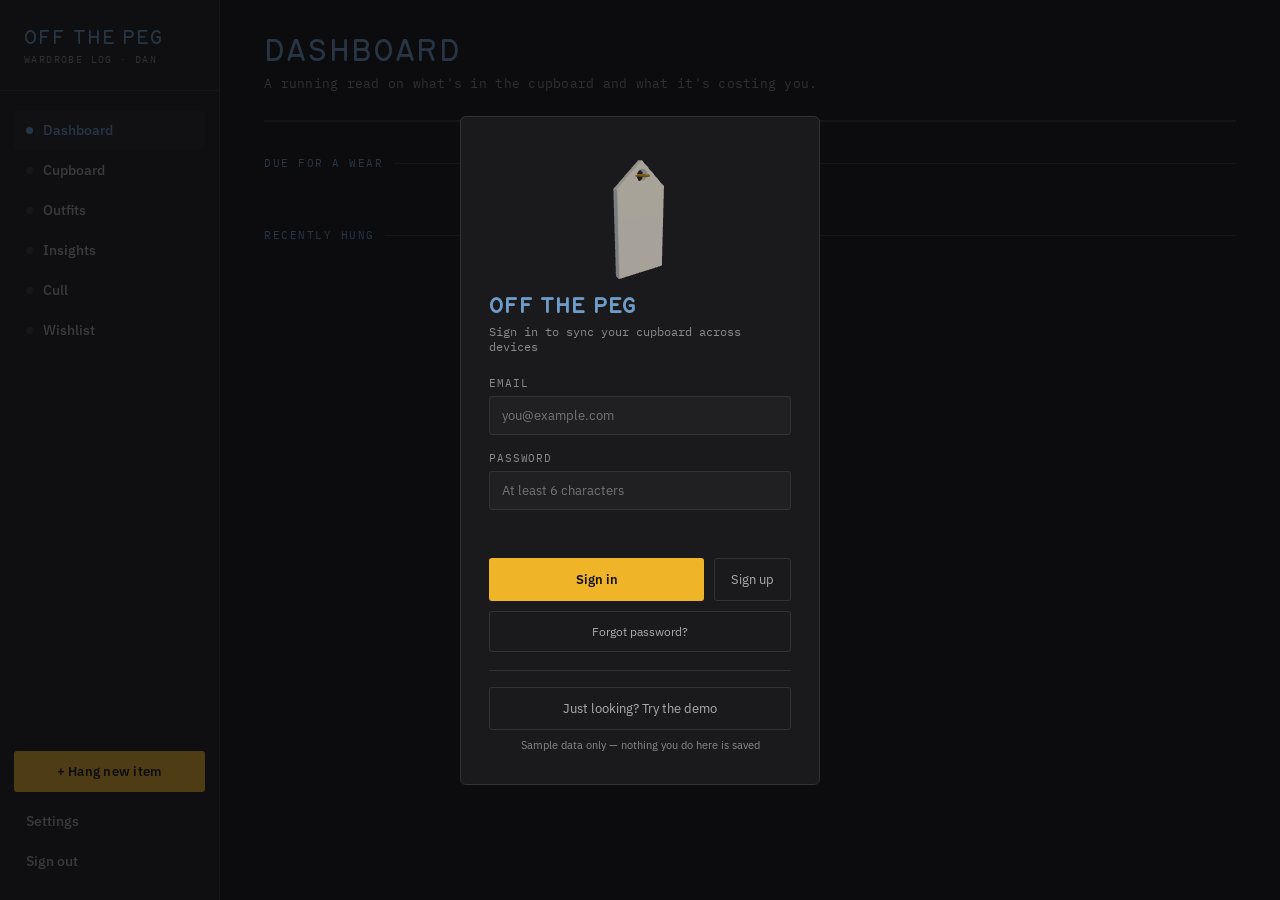
==== index.html @ 194080b7 "Update index.html" ====
<!DOCTYPE html>
<html lang="en">
<head>
<meta charset="UTF-8">
<meta name="viewport" content="width=device-width, initial-scale=1.0">
<title>Off the Peg — Wardrobe Tracker</title>

<!-- PWA / Add to Home Screen -->
<link rel="manifest" href="manifest.json">
<meta name="theme-color" content="#121213">
<link rel="icon" href="icons/icon-192.png">
<!-- iOS doesn't read manifest.json for home screen behaviour — these tags do the equivalent job -->
<link rel="apple-touch-icon" href="icons/apple-touch-icon.png">
<meta name="apple-mobile-web-app-capable" content="yes">
<meta name="apple-mobile-web-app-status-bar-style" content="black-translucent">
<meta name="apple-mobile-web-app-title" content="Off the Peg">
<link rel="preconnect" href="https://fonts.googleapis.com">
<link href="https://fonts.googleapis.com/css2?family=IBM+Plex+Sans:wght@400;500;600&family=IBM+Plex+Mono:wght@400;500&display=swap" rel="stylesheet">
<script src="vendor/supabase.js"></script>
<link rel="stylesheet" href="styles.css">
</head>
<body>

<div class="app">
  <nav class="rail">
    <div class="rail-brand">Off the Peg<small>Wardrobe Log · Dan</small></div>
    <div id="demoBanner" style="display:none; margin:0 14px 10px; padding:8px 10px; background:#2c2716; border:1px solid var(--brass-dim); border-radius:3px; font-size:11px; color:var(--brass); text-align:center;">Demo data — nothing saved</div>
    <div class="rail-nav">
      <button class="rail-item active" data-view="dashboard"><span class="hook"></span>Dashboard</button>
      <button class="rail-item" data-view="closet"><span class="hook"></span>Cupboard</button>
      <button class="rail-item" data-view="outfits"><span class="hook"></span>Outfits</button>
      <button class="rail-item" data-view="insights"><span class="hook"></span>Insights</button>
      <button class="rail-item" data-view="cull"><span class="hook"></span>Cull</button>
      <button class="rail-item" data-view="wishlist"><span class="hook"></span>Wishlist</button>
    </div>
    <div class="rail-spacer"></div>
    <button class="rail-add" id="openAddItem">+ Hang new item</button>
    <button class="rail-item" id="openSettings" style="margin:10px 14px 0;">Settings</button>
    <button class="rail-item" id="signOutBtn" style="margin:2px 14px 0;">Sign out</button>
  </nav>

  <main class="main">

    <!-- DASHBOARD -->
    <section class="view active" id="view-dashboard">
      <div class="page-head"><h1 class="page-title">Dashboard</h1></div>
      <p class="page-sub">A running read on what's in the cupboard and what it's costing you.</p>

      <div class="stat-strip" id="statStrip"></div>

      <div class="section-label">Due for a wear</div>
      <div class="redis-row" id="redisRow"></div>

      <div class="section-label">Recently hung</div>
      <div class="tag-grid" id="recentGrid"></div>
    </section>

    <!-- CLOSET -->
    <section class="view" id="view-closet">
      <div class="page-head"><h1 class="page-title">Cupboard</h1></div>
      <p class="page-sub">Every item on the rail. Tap a tag to log a wear or edit its details.</p>

      <div class="toolbar">
        <input class="search-box" id="searchInput" placeholder="Search by name or brand…">
        <select class="filter" id="sortSelect">
          <option value="recent">Sort: recently added</option>
          <option value="cpw">Sort: cost per wear (high→low)</option>
          <option value="worn">Sort: most worn</option>
          <option value="neglected">Sort: least worn</option>
          <option value="name">Sort: name (A–Z)</option>
        </select>
      </div>
      <div class="chip-group" id="categoryChips" style="margin-bottom:20px;"></div>

      <div class="tag-grid" id="closetGrid"></div>
    </section>

    <!-- OUTFITS -->
    <section class="view" id="view-outfits">
      <div class="page-head">
        <h1 class="page-title">Outfits</h1>
        <button class="btn-small" id="openAddOutfit">+ Build an outfit</button>
      </div>
      <p class="page-sub">Combinations worth repeating. Log a wear and every piece in it counts too.</p>
      <div id="outfitsList"></div>
    </section>

    <!-- INSIGHTS -->
    <section class="view" id="view-insights">
      <div class="page-head"><h1 class="page-title">Insights</h1></div>
      <p class="page-sub">Patterns pulled from your logged wears, not just current totals.</p>

      <div class="stat-strip" id="insightsStatStrip"></div>

      <div class="section-label">Wears by month</div>
      <div class="bar-chart" id="monthlyChart"></div>

      <div class="section-label">Least worn (owned, rarely reached for)</div>
      <div class="rank-list" id="leastWornList"></div>

      <div class="section-label">Worst cost per wear</div>
      <div class="rank-list" id="cpwLeaderboard"></div>

      <div class="section-label">Spend by category</div>
      <div class="bar-chart" id="categoryChart"></div>

      <div class="section-label">Decluttered</div>
      <div class="stat-strip" id="declutterStatStrip"></div>
      <div class="rank-list" id="declutterList"></div>
    </section>

    <!-- CULL -->
    <section class="view" id="view-cull">
      <div class="page-head"><h1 class="page-title">Cull</h1></div>
      <p class="page-sub">Owned, rarely worn, not pulling its weight. Candidates for moving on.</p>

      <div class="stat-strip" id="cullStatStrip"></div>

      <div class="section-label">Candidates</div>
      <div class="rank-list" id="cullList"></div>
    </section>

    <!-- WISHLIST -->
    <section class="view" id="view-wishlist">
      <div class="page-head">
        <h1 class="page-title">Wishlist</h1>
        <button class="btn-small" id="openAddWish">+ Add to wishlist</button>
      </div>
      <p class="page-sub">A 7-day cooling-off pen. If you still want it after a week, it's probably worth having.</p>
      <div id="wishlistList"></div>
    </section>

  </main>
</div>

<!-- ADD / EDIT ITEM DRAWER -->
<div class="overlay" id="itemOverlay">
  <div class="drawer">
    <button class="close-x" data-close="itemOverlay">✕</button>
    <h2 id="itemDrawerTitle">Hang a new item</h2>
    <div class="drawer-sub" id="itemDrawerSub">Fill in the tag</div>

    <div class="field">
      <label>Name</label>
      <input type="text" id="f-name" placeholder="e.g. Navy Oxford Shirt">
    </div>
    <div class="field">
      <label>Photo (optional)</label>
      <div class="photo-preview-wrap" id="photoPreviewWrap" style="display:none;">
        <img id="photoPreviewImg" alt="">
        <button type="button" class="photo-remove-btn" id="photoRemoveBtn">✕</button>
      </div>
      <input type="file" id="f-photo" accept="image/*">
    </div>
    <div class="field-row">
      <div class="field">
        <label>Category</label>
        <select id="f-category">
          <option value="tops">Tops</option>
          <option value="bottoms">Bottoms</option>
          <option value="outerwear">Outerwear</option>
          <option value="dresses">Dresses</option>
          <option value="shoes">Shoes</option>
          <option value="accessories">Accessories</option>
        </select>
      </div>
      <div class="field">
        <label>Colour</label>
        <input type="text" id="f-color" placeholder="e.g. Navy / #1b2a4a">
      </div>
    </div>
    <div class="field-row">
      <div class="field">
        <label>Brand</label>
        <input type="text" id="f-brand" placeholder="Optional">
      </div>
      <div class="field">
        <label>Price paid ($)</label>
        <input type="number" id="f-price" min="0" step="0.01" placeholder="0.00">
      </div>
    </div>
    <div class="field-row">
      <div class="field">
        <label>Season</label>
        <select id="f-season">
          <option value="all">All seasons</option>
          <option value="summer">Summer</option>
          <option value="winter">Winter</option>
          <option value="mid">Spring / Autumn</option>
        </select>
      </div>
      <div class="field">
        <label>Occasion</label>
        <select id="f-occasion">
          <option value="everyday">Everyday</option>
          <option value="work">Work</option>
          <option value="formal">Formal</option>
          <option value="active">Active</option>
        </select>
      </div>
    </div>
    <div class="field">
      <label>Notes</label>
      <textarea id="f-notes" rows="2" placeholder="Care notes, where it's from, whatever's useful"></textarea>
    </div>
    <div class="toggle-row">
      <input type="checkbox" id="f-fav">
      <label for="f-fav">Mark as favourite</label>
    </div>

    <div class="drawer-actions">
      <button class="btn-primary" id="saveItemBtn">Save to the cupboard</button>
      <button class="btn-ghost" data-close="itemOverlay">Cancel</button>
    </div>
  </div>
</div>

<!-- ITEM DETAIL DRAWER -->
<div class="overlay" id="detailOverlay">
  <div class="drawer">
    <button class="close-x" data-close="detailOverlay">✕</button>
    <div id="detailBody"></div>
  </div>
</div>

<!-- ADD OUTFIT DRAWER -->
<div class="overlay" id="outfitOverlay">
  <div class="drawer">
    <button class="close-x" data-close="outfitOverlay">✕</button>
    <h2>Build an outfit</h2>
    <div class="drawer-sub">Pick the pieces that go together</div>
    <div class="field">
      <label>Outfit name</label>
      <input type="text" id="of-name" placeholder="e.g. Friday Client Meeting">
    </div>
    <div class="field">
      <label>Pieces</label>
      <div class="outfit-picker" id="outfitPicker"></div>
    </div>
    <div class="drawer-actions">
      <button class="btn-primary" id="saveOutfitBtn">Save outfit</button>
      <button class="btn-ghost" data-close="outfitOverlay">Cancel</button>
    </div>
  </div>
</div>

<!-- RETIRE ITEM DRAWER -->
<div class="overlay" id="retireOverlay">
  <div class="drawer">
    <button class="close-x" data-close="retireOverlay">✕</button>
    <h2>Retire this piece</h2>
    <div class="drawer-sub" id="retireItemName"></div>
    <div class="field">
      <label>What happened to it</label>
      <select id="retire-status">
        <option value="donated">Donated</option>
        <option value="sold">Sold</option>
        <option value="binned">Binned</option>
      </select>
    </div>
    <div class="field">
      <label>Resale value ($, if sold)</label>
      <input type="number" id="retire-value" min="0" step="0.01" placeholder="0.00">
    </div>
    <div class="drawer-actions">
      <button class="btn-primary" id="confirmRetireBtn">Confirm retire</button>
      <button class="btn-ghost" data-close="retireOverlay">Cancel</button>
    </div>
  </div>
</div>

<!-- SETTINGS DRAWER -->
<div class="overlay" id="settingsOverlay">
  <div class="drawer">
    <button class="close-x" data-close="settingsOverlay">✕</button>
    <h2>Settings</h2>
    <div class="drawer-sub">Tune what counts as a cull candidate, and cap how many of each category you'll keep</div>

    <div class="field-row">
      <div class="field">
        <label>Unworn days before culling</label>
        <input type="number" id="set-unworn-days" min="0" step="1">
      </div>
      <div class="field">
        <label>Cost/wear threshold ($)</label>
        <input type="number" id="set-cpw-threshold" min="0" step="0.01">
      </div>
    </div>

    <div class="section-label" style="margin-top:20px;">Category caps (blank = no cap)</div>
    <div id="categoryCapFields"></div>

    <div class="drawer-actions">
      <button class="btn-primary" id="saveSettingsBtn">Save settings</button>
      <button class="btn-ghost" data-close="settingsOverlay">Cancel</button>
    </div>

    <div class="section-label" style="margin-top:28px;">Backup</div>
    <p style="font-size:12px; color:var(--text-dim); margin:0 0 14px;">Your data lives in Supabase, not on this device. Worth grabbing a copy occasionally.</p>
    <div class="drawer-actions" style="margin-top:0;">
      <button class="btn-ghost" id="exportJsonBtn">Export everything (JSON)</button>
      <button class="btn-ghost" id="exportCsvBtn">Export items (CSV)</button>
    </div>
  </div>
</div>

<!-- ADD TO WISHLIST DRAWER -->
<div class="overlay" id="wishOverlay">
  <div class="drawer">
    <button class="close-x" data-close="wishOverlay">✕</button>
    <h2>Add to wishlist</h2>
    <div class="drawer-sub">Sits here for 7 days before you can add it for real</div>
    <div class="field">
      <label>Name</label>
      <input type="text" id="w-name" placeholder="e.g. Barbour Wax Jacket">
    </div>
    <div class="field-row">
      <div class="field">
        <label>Category</label>
        <select id="w-category">
          <option value="tops">Tops</option>
          <option value="bottoms">Bottoms</option>
          <option value="outerwear">Outerwear</option>
          <option value="dresses">Dresses</option>
          <option value="shoes">Shoes</option>
          <option value="accessories">Accessories</option>
        </select>
      </div>
      <div class="field">
        <label>Price ($)</label>
        <input type="number" id="w-price" min="0" step="0.01" placeholder="0.00">
      </div>
    </div>
    <div class="field">
      <label>Notes</label>
      <textarea id="w-notes" rows="2" placeholder="Why you want it, where from"></textarea>
    </div>
    <div class="drawer-actions">
      <button class="btn-primary" id="saveWishBtn">Add to wishlist</button>
      <button class="btn-ghost" data-close="wishOverlay">Cancel</button>
    </div>
  </div>
</div>

<!-- AUTH GATE -->
<div class="overlay center active" id="authOverlay">
  <div class="auth-card">
    <div class="auth-3d" id="auth3dMount"></div>
    <h2>Off the Peg</h2>
    <div class="drawer-sub">Sign in to sync your cupboard across devices</div>
    <div class="field">
      <label>Email</label>
      <input type="email" id="auth-email" placeholder="you@example.com">
    </div>
    <div class="field">
      <label>Password</label>
      <input type="password" id="auth-password" placeholder="At least 6 characters">
    </div>
    <div class="auth-error" id="authError"></div>
    <div class="drawer-actions">
      <button class="btn-primary" id="signInBtn">Sign in</button>
      <button class="btn-ghost" id="signUpBtn">Sign up</button>
    </div>
    <button class="btn-ghost" id="forgotPasswordBtn" style="width:100%; margin-top:10px; font-size:12px;">Forgot password?</button>
    <div style="text-align:center; margin-top:18px; padding-top:16px; border-top:1px solid var(--panel-line);">
      <button class="btn-ghost" id="tryDemoBtn" style="width:100%;">Just looking? Try the demo</button>
      <p style="font-size:11px; color:var(--text-dim); margin:8px 0 0;">Sample data only — nothing you do here is saved</p>
    </div>
  </div>
</div>

<!-- SET NEW PASSWORD (landed here from a reset email) -->
<div class="overlay center" id="newPasswordOverlay">
  <div class="auth-card">
    <h2>Set a new password</h2>
    <div class="drawer-sub">You followed a reset link — pick a new password below</div>
    <div class="field">
      <label>New password</label>
      <input type="password" id="new-password" placeholder="At least 6 characters">
    </div>
    <div class="auth-error" id="newPasswordError"></div>
    <div class="drawer-actions">
      <button class="btn-primary" id="confirmNewPasswordBtn" style="width:100%;">Save new password</button>
    </div>
  </div>
</div>

<div class="toast" id="toast"></div>

<script>
(function(){
  "use strict";

  const CATS = {
    tops:{label:"Top", color:"var(--cat-chip)", icon:"👕"},
    bottoms:{label:"Bottoms", color:"var(--cat-chip)", icon:"👖"},
    outerwear:{label:"Outerwear", color:"var(--cat-chip)", icon:"🧥"},
    dresses:{label:"Dress", color:"var(--cat-chip)", icon:"👗"},
    shoes:{label:"Shoes", color:"var(--cat-chip)", icon:"👟"},
    accessories:{label:"Accessory", color:"var(--cat-chip)", icon:"👜"}
  };

  const SUPABASE_URL = "https://ubusmezepzilyrietest.supabase.co";
  const SUPABASE_ANON_KEY = "sb_publishable_nUHSZuWRE8l38dEZKUVyrg_1zSj9ukh";

  if(!window.supabase || !window.supabase.createClient){
    document.body.innerHTML = `
      <div style="min-height:100vh; display:flex; align-items:center; justify-content:center; padding:24px; background:#121213; color:#f5f5f3; font-family:sans-serif; text-align:center;">
        <div>
          <h1 style="font-size:20px; margin-bottom:10px;">Couldn't load a required file</h1>
          <p style="color:#adadb1; font-size:14px; max-width:360px;">The app's database library (vendor/supabase.js) didn't load. Check that the <code>vendor</code> folder was committed alongside index.html, then reload.</p>
        </div>
      </div>
    `;
    throw new Error("window.supabase is unavailable — vendor/supabase.js failed to load");
  }

  const sb = window.supabase.createClient(SUPABASE_URL, SUPABASE_ANON_KEY);

  let state = { items: [], outfits: [], wearLog: [], wishlist: [], settings: { cullUnwornDays:90, cullCpwThreshold:15, categoryCaps:{} } };
  let activeCategory = "all";
  let editingItemId = null;
  let outfitSelection = new Set();
  let pendingWishId = null;
  let pendingRetireId = null;
  let currentUserId = null;
  let isDemoMode = false;
  let pendingPhotoFile = null;
  let removePhotoFlag = false;

  const $ = sel => document.querySelector(sel);
  const $$ = sel => Array.from(document.querySelectorAll(sel));

  function uid(){ return Date.now().toString(36) + Math.random().toString(36).slice(2,7); }

  // ---------- DEMO DATA ----------
  // Entirely local, never touches Supabase. Lets someone click around the
  // whole app without an account, and lets a returning user poke at things
  // without risking their real data.
  function loadDemoData(){
    const now = Date.now();
    const daysAgo = (n) => new Date(now - n * 86400000).toISOString();

    state.items = [
      { id:"demo-1", name:"Navy Oxford Shirt", category:"tops", color:"Navy", brand:"Van Heusen", price:89.95, season:"all", occasion:"work", notes:"", favourite:true, wearCount:12, lastWorn:daysAgo(5), createdAt:now-200*86400000, status:"active", retiredAt:null, resaleValue:null, photoPath:null, photoUrl:null },
      { id:"demo-2", name:"Comfort Craftsman Boots", category:"shoes", color:"Chestnut", brand:"RM Williams", price:699, season:"all", occasion:"formal", notes:"Size 9", favourite:true, wearCount:3, lastWorn:daysAgo(60), createdAt:now-180*86400000, status:"active", retiredAt:null, resaleValue:null, photoPath:null, photoUrl:null },
      { id:"demo-3", name:"Charcoal Wool Suit", category:"outerwear", color:"Charcoal", brand:"", price:650, season:"mid", occasion:"formal", notes:"Wedding suit", favourite:false, wearCount:1, lastWorn:daysAgo(200), createdAt:now-220*86400000, status:"active", retiredAt:null, resaleValue:null, photoPath:null, photoUrl:null },
      { id:"demo-4", name:"Black Chinos", category:"bottoms", color:"Black", brand:"Uniqlo", price:79.95, season:"all", occasion:"everyday", notes:"", favourite:false, wearCount:20, lastWorn:daysAgo(2), createdAt:now-160*86400000, status:"active", retiredAt:null, resaleValue:null, photoPath:null, photoUrl:null },
      { id:"demo-5", name:"Grey Marle Tee", category:"tops", color:"Grey", brand:"", price:35, season:"summer", occasion:"everyday", notes:"", favourite:false, wearCount:0, lastWorn:null, createdAt:now-40*86400000, status:"active", retiredAt:null, resaleValue:null, photoPath:null, photoUrl:null },
      { id:"demo-6", name:"Leather Belt", category:"accessories", color:"Brown", brand:"", price:59.95, season:"all", occasion:"everyday", notes:"", favourite:false, wearCount:15, lastWorn:daysAgo(2), createdAt:now-150*86400000, status:"active", retiredAt:null, resaleValue:null, photoPath:null, photoUrl:null },
      { id:"demo-7", name:"Denim Jacket", category:"outerwear", color:"Blue", brand:"", price:149.95, season:"mid", occasion:"everyday", notes:"", favourite:false, wearCount:8, lastWorn:daysAgo(20), createdAt:now-120*86400000, status:"active", retiredAt:null, resaleValue:null, photoPath:null, photoUrl:null },
      { id:"demo-8", name:"Chelsea Boots", category:"shoes", color:"Black", brand:"", price:259.95, season:"all", occasion:"everyday", notes:"", favourite:false, wearCount:0, lastWorn:null, createdAt:now-15*86400000, status:"active", retiredAt:null, resaleValue:null, photoPath:null, photoUrl:null },
      { id:"demo-9", name:"Old Running Shoes", category:"shoes", color:"White", brand:"", price:120, season:"all", occasion:"active", notes:"", favourite:false, wearCount:2, lastWorn:daysAgo(150), createdAt:now-300*86400000, status:"donated", retiredAt:daysAgo(30), resaleValue:0, photoPath:null, photoUrl:null },
      { id:"demo-10", name:"Faded Band Tee", category:"tops", color:"Black", brand:"", price:25, season:"all", occasion:"everyday", notes:"", favourite:false, wearCount:40, lastWorn:daysAgo(100), createdAt:now-400*86400000, status:"sold", retiredAt:daysAgo(60), resaleValue:15, photoPath:null, photoUrl:null }
    ];

    state.outfits = [
      { id:"demo-outfit-1", name:"Client Meeting", itemIds:["demo-1","demo-4","demo-2"], wearCount:4, lastWorn:daysAgo(5), createdAt:now-100*86400000 },
      { id:"demo-outfit-2", name:"Weekend Casual", itemIds:["demo-5","demo-7"], wearCount:6, lastWorn:daysAgo(20), createdAt:now-90*86400000 }
    ];

    // Spread wear events across the last several months so the Insights
    // monthly chart actually has a shape rather than one lonely bar.
    state.wearLog = [];
    const wearPattern = [
      ["demo-1",5],["demo-1",35],["demo-1",65],["demo-1",95],
      ["demo-4",2],["demo-4",10],["demo-4",40],["demo-4",70],["demo-4",100],
      ["demo-6",2],["demo-6",25],["demo-6",55],
      ["demo-7",20],["demo-7",50],
      ["demo-2",60],["demo-2",130],
      ["demo-3",200]
    ];
    wearPattern.forEach(([itemId, days])=>{
      state.wearLog.push({ id:uid(), itemId, outfitId:null, wornAt:daysAgo(days) });
    });

    state.wishlist = [
      { id:"demo-wish-1", name:"Merino Knit Jumper", category:"tops", price:129, notes:"Saw it in the David Jones sale", createdAt:daysAgo(3) },
      { id:"demo-wish-2", name:"Leather Weekend Bag", category:"accessories", price:249, notes:"For the Brisbane trips", createdAt:daysAgo(10) }
    ];

    state.settings = { cullUnwornDays:90, cullCpwThreshold:15, categoryCaps:{ shoes:3 } };
  }

  function daysSince(dateStr){
    if(!dateStr) return null;
    const d = new Date(dateStr);
    return Math.floor((Date.now() - d.getTime()) / 86400000);
  }

  function fmtMoney(n){
    if(n === null || n === undefined || isNaN(n)) return "—";
    return "$" + Number(n).toFixed(2);
  }

  function costPerWear(item){
    const price = parseFloat(item.price) || 0;
    if(price <= 0) return null;
    const wears = Math.max(item.wearCount || 0, 1);
    return price / wears;
  }

  function activeItems(){
    return state.items.filter(i => (i.status || "active") === "active");
  }

  // ---------- STORAGE (Supabase) ----------
  // Row <-> app-object mapping. DB columns use snake_case and "colour";
  // the app's internal objects keep the original camelCase / "color" shape.
  function itemRowToObj(row){
    return {
      id: row.id,
      name: row.name,
      category: row.category,
      color: row.colour,
      brand: row.brand,
      price: row.price,
      season: row.season,
      occasion: row.occasion,
      notes: row.notes,
      favourite: row.favourite,
      wearCount: row.wear_count || 0,
      lastWorn: row.last_worn,
      createdAt: row.created_at ? new Date(row.created_at).getTime() : Date.now(),
      status: row.status || "active",
      retiredAt: row.retired_at,
      resaleValue: row.resale_value,
      photoPath: row.photo_path,
      photoUrl: null
    };
  }
  function itemObjToRow(data){
    return {
      name: data.name,
      category: data.category,
      colour: data.color,
      brand: data.brand,
      price: data.price,
      season: data.season,
      occasion: data.occasion,
      notes: data.notes,
      favourite: data.favourite
    };
  }
  function outfitRowToObj(row, itemIds){
    return {
      id: row.id,
      name: row.name,
      wearCount: row.wear_count || 0,
      lastWorn: row.last_worn,
      createdAt: row.created_at ? new Date(row.created_at).getTime() : Date.now(),
      itemIds: itemIds || []
    };
  }
  function wishRowToObj(row){
    return {
      id: row.id,
      name: row.name,
      category: row.category,
      price: row.price,
      notes: row.notes,
      createdAt: row.created_at
    };
  }
  function settingsRowToObj(row){
    return {
      cullUnwornDays: row.cull_unworn_days ?? 90,
      cullCpwThreshold: row.cull_cpw_threshold ?? 15,
      categoryCaps: row.category_caps || {}
    };
  }

  // ---------- PHOTOS ----------
  // Resize/compress in the browser before upload — phone photos can be
  // several MB, nobody needs that for a wardrobe thumbnail.
  function resizeImageFile(file, maxDim, quality){
    maxDim = maxDim || 1000;
    quality = quality || 0.82;
    return new Promise((resolve, reject)=>{
      const reader = new FileReader();
      reader.onerror = ()=> reject(new Error("Couldn't read that file"));
      reader.onload = (e)=>{
        const img = new Image();
        img.onerror = ()=> reject(new Error("Couldn't read that image"));
        img.onload = ()=>{
          let { width, height } = img;
          if(width > maxDim || height > maxDim){
            if(width >= height){ height = Math.round(height * maxDim / width); width = maxDim; }
            else{ width = Math.round(width * maxDim / height); height = maxDim; }
          }
          const canvas = document.createElement("canvas");
          canvas.width = width; canvas.height = height;
          canvas.getContext("2d").drawImage(img, 0, 0, width, height);
          canvas.toBlob(blob=>{
            if(!blob) reject(new Error("Couldn't compress that image"));
            else resolve(blob);
          }, "image/jpeg", quality);
        };
        img.src = e.target.result;
      };
      reader.readAsDataURL(file);
    });
  }

  async function uploadItemPhoto(itemId, file){
    const blob = await resizeImageFile(file);
    const path = `${currentUserId}/${itemId}.jpg`;
    const { error } = await sb.storage.from("item-photos").upload(path, blob, { upsert:true, contentType:"image/jpeg" });
    if(error) throw error;
    return path;
  }

  async function deleteItemPhoto(path){
    if(!path) return;
    const { error } = await sb.storage.from("item-photos").remove([path]);
    if(error) console.error("Couldn't delete photo from storage", error);
  }

  async function refreshPhotoUrls(items){
    const withPhotos = items.filter(i=>i.photoPath);
    if(withPhotos.length === 0) return;
    try{
      const paths = withPhotos.map(i=>i.photoPath);
      const { data, error } = await sb.storage.from("item-photos").createSignedUrls(paths, 3600);
      if(error) throw error;
      const urlByPath = {};
      (data||[]).forEach(d=>{ if(d.signedUrl) urlByPath[d.path] = d.signedUrl; });
      withPhotos.forEach(i=>{ if(urlByPath[i.photoPath]) i.photoUrl = urlByPath[i.photoPath]; });
    }catch(e){
      console.error("Couldn't load photo previews", e);
    }
  }

  async function loadState(){
    try{
      const [itemsRes, outfitsRes, joinRes, wearLogRes, wishRes, settingsRes] = await Promise.all([
        sb.from("items").select("*").order("created_at", { ascending:false }),
        sb.from("outfits").select("*").order("created_at", { ascending:false }),
        sb.from("outfit_items").select("*"),
        sb.from("wear_log").select("*").order("worn_at", { ascending:false }),
        sb.from("wishlist").select("*").order("created_at", { ascending:false }),
        sb.from("settings").select("*").maybeSingle()
      ]);
      if(itemsRes.error) throw itemsRes.error;
      if(outfitsRes.error) throw outfitsRes.error;
      if(joinRes.error) throw joinRes.error;
      if(wearLogRes.error) throw wearLogRes.error;
      if(wishRes.error) throw wishRes.error;
      if(settingsRes.error) throw settingsRes.error;

      state.items = (itemsRes.data || []).map(itemRowToObj);
      state.outfits = (outfitsRes.data || []).map(row=>{
        const itemIds = (joinRes.data || []).filter(oi=>oi.outfit_id===row.id).map(oi=>oi.item_id);
        return outfitRowToObj(row, itemIds);
      });
      state.wearLog = (wearLogRes.data || []).map(row=>({
        id: row.id, itemId: row.item_id, outfitId: row.outfit_id, wornAt: row.worn_at
      }));
      state.wishlist = (wishRes.data || []).map(wishRowToObj);
      state.settings = settingsRes.data
        ? settingsRowToObj(settingsRes.data)
        : { cullUnwornDays:90, cullCpwThreshold:15, categoryCaps:{} };

      await refreshPhotoUrls(state.items);
    }catch(e){
      console.error("Load from Supabase failed", e);
      showToast("Couldn't load your cupboard — check the console");
      state = { items: [], outfits: [], wearLog: [], wishlist: [], settings: { cullUnwornDays:90, cullCpwThreshold:15, categoryCaps:{} } };
    }
  }

  function showToast(msg){
    const t = $("#toast");
    t.textContent = msg;
    t.classList.add("show");
    setTimeout(()=> t.classList.remove("show"), 1800);
  }

  // ---------- NAV ----------
  $$(".rail-item").forEach(btn=>{
    btn.addEventListener("click", ()=>{
      if(!btn.dataset.view) return; // Settings / Sign out share this class for styling only
      $$(".rail-item").forEach(b=>b.classList.remove("active"));
      btn.classList.add("active");
      $$(".view").forEach(v=>v.classList.remove("active"));
      $("#view-" + btn.dataset.view).classList.add("active");
      if(btn.dataset.view === "dashboard") renderDashboard();
      if(btn.dataset.view === "closet") renderCloset();
      if(btn.dataset.view === "outfits") renderOutfits();
      if(btn.dataset.view === "insights") renderInsights();
      if(btn.dataset.view === "cull") renderCull();
      if(btn.dataset.view === "wishlist") renderWishlist();
    });
  });

  function closeOverlay(id){ $("#"+id).classList.remove("active"); }
  function openOverlay(id){ $("#"+id).classList.add("active"); }

  $$("[data-close]").forEach(btn=>{
    btn.addEventListener("click", ()=> closeOverlay(btn.dataset.close));
  });
  $$(".overlay").forEach(ov=>{
    ov.addEventListener("click", e=>{ if(e.target === ov) ov.classList.remove("active"); });
  });

  // ---------- RENDER: STAT STRIP ----------
  function renderStatStrip(){
    const items = activeItems();
    const total = items.length;
    const totalValue = items.reduce((s,i)=> s + (parseFloat(i.price)||0), 0);
    const worn = items.filter(i => (i.wearCount||0) > 0);
    const avgCpw = worn.length
      ? worn.reduce((s,i)=> s + (costPerWear(i)||0), 0) / worn.filter(i=>costPerWear(i)!==null).length
      : null;
    const unworn = items.filter(i => !(i.wearCount>0)).length;

    $("#statStrip").innerHTML = `
      <div class="stat"><div class="stat-num">${total}</div><div class="stat-label">Items on the rail</div></div>
      <div class="stat"><div class="stat-num money">${fmtMoney(totalValue)}</div><div class="stat-label">Total invested</div></div>
      <div class="stat"><div class="stat-num money">${avgCpw !== null && !isNaN(avgCpw) ? fmtMoney(avgCpw) : "—"}</div><div class="stat-label">Avg. cost per wear</div></div>
      <div class="stat"><div class="stat-num">${unworn}</div><div class="stat-label">Never worn</div></div>
    `;
  }

  function tagCard(item){
    const cat = CATS[item.category] || CATS.tops;
    const cpw = costPerWear(item);
    const last = item.lastWorn ? daysSince(item.lastWorn) + "d ago" : "never worn";
    return `
      <div class="tag" data-id="${item.id}">
        <div class="stitch"></div>
        ${item.favourite ? `<div class="tag-fav">★</div>` : ""}
        ${item.photoUrl ? `<img class="tag-photo" src="${escapeAttr(item.photoUrl)}" alt="">` : ""}
        <div class="tag-cat" style="background:${cat.color}">${cat.icon} ${cat.label}</div>
        <div class="tag-name">${escapeHtml(item.name)}</div>
        <div class="tag-brand">${item.brand ? escapeHtml(item.brand) : "&nbsp;"}</div>
        <div class="tag-row">
          <span>${item.color ? `<span class="tag-swatch" style="background:${escapeAttr(item.color)}"></span>${escapeHtml(item.color)}` : ""}</span>
          <span>${escapeHtml(last)}</span>
        </div>
        <div class="tag-row" style="border-top:none; padding-top:6px;">
          <span>Worn ${item.wearCount||0}×</span>
          <span class="tag-cpw">${cpw !== null ? fmtMoney(cpw) + "/wear" : "—"}</span>
        </div>
      </div>
    `;
  }

  function escapeHtml(s){
    if(!s) return "";
    return String(s).replace(/[&<>"']/g, c => ({"&":"&amp;","<":"&lt;",">":"&gt;",'"':"&quot;","'":"&#39;"}[c]));
  }
  function escapeAttr(s){
    return String(s).replace(/["<>]/g, "");
  }

  // ---------- DASHBOARD ----------
  function renderDashboard(){
    renderStatStrip();

    const candidates = activeItems()
      .filter(i => (i.wearCount||0) === 0 || (i.lastWorn && daysSince(i.lastWorn) >= 45))
      .sort((a,b)=>{
        const da = a.lastWorn ? daysSince(a.lastWorn) : 9999;
        const db = b.lastWorn ? daysSince(b.lastWorn) : 9999;
        return db - da;
      })
      .slice(0, 8);

    const redis = $("#redisRow");
    if(candidates.length === 0){
      redis.innerHTML = activeItems().length
        ? `<p class="empty-note">Everything's in rotation. Nice.</p>`
        : `<p class="empty-note">Hang your first item and this will fill in.</p>`;
    }else{
      redis.innerHTML = candidates.map(item=>{
        const cat = CATS[item.category] || CATS.tops;
        return `
          <div class="redis-card" data-id="${item.id}" style="cursor:pointer">
            <span class="cat-dot" style="background:var(--brass)"></span>${cat.label}
            <div class="name">${escapeHtml(item.name)}</div>
            <div class="meta">${item.lastWorn ? daysSince(item.lastWorn) + " days idle" : "never worn"}</div>
          </div>
        `;
      }).join("");
      $$("#redisRow .redis-card").forEach(el=>{
        el.addEventListener("click", ()=> openDetail(el.dataset.id));
      });
    }

    const recent = [...activeItems()].sort((a,b)=> b.createdAt - a.createdAt).slice(0,4);
    const recentGrid = $("#recentGrid");
    if(recent.length === 0){
      recentGrid.innerHTML = emptyStateHtml("👔","The rail is bare","Add your first piece to start tracking wear and cost per wear.","openAddItem","Hang an item");
    }else{
      recentGrid.innerHTML = recent.map(tagCard).join("");
      bindTagClicks(recentGrid);
    }
  }

  function emptyStateHtml(glyph,title,body,btnId,btnLabel){
    return `
      <div class="empty-state" style="grid-column:1/-1;">
        <div class="glyph">${glyph}</div>
        <h3>${title}</h3>
        <p>${body}</p>
        <button class="btn-primary" style="max-width:200px; margin:0 auto;" id="${btnId}-inline">${btnLabel}</button>
      </div>
    `;
  }

  // ---------- CUPBOARD ----------
  function renderCategoryChips(){
    const chips = ["all", ...Object.keys(CATS)];
    $("#categoryChips").innerHTML = chips.map(c=>{
      const label = c === "all" ? "All" : CATS[c].label + "s";
      return `<button class="chip ${c===activeCategory?'active':''}" data-cat="${c}">${label}</button>`;
    }).join("");
    $$("#categoryChips .chip").forEach(chip=>{
      chip.addEventListener("click", ()=>{
        activeCategory = chip.dataset.cat;
        renderCloset();
      });
    });
  }

  function renderCloset(){
    renderCategoryChips();
    const search = ($("#searchInput").value || "").toLowerCase();
    const sortMode = $("#sortSelect").value;

    let items = activeItems().filter(i=>{
      const matchesCat = activeCategory === "all" || i.category === activeCategory;
      const matchesSearch = !search || i.name.toLowerCase().includes(search) || (i.brand||"").toLowerCase().includes(search);
      return matchesCat && matchesSearch;
    });

    items = items.sort((a,b)=>{
      if(sortMode === "recent") return b.createdAt - a.createdAt;
      if(sortMode === "cpw") return (costPerWear(b)||0) - (costPerWear(a)||0);
      if(sortMode === "worn") return (b.wearCount||0) - (a.wearCount||0);
      if(sortMode === "neglected") return (a.wearCount||0) - (b.wearCount||0);
      if(sortMode === "name") return a.name.localeCompare(b.name);
      return 0;
    });

    const grid = $("#closetGrid");
    if(items.length === 0){
      grid.innerHTML = activeItems().length === 0
        ? emptyStateHtml("🪝","Nothing hung yet","Add an item to start building your cupboard log.","openAddItem","Hang an item")
        : `<div class="empty-state" style="grid-column:1/-1;"><div class="glyph">🔍</div><h3>No matches</h3><p>Try a different search or category.</p></div>`;
    }else{
      grid.innerHTML = items.map(tagCard).join("");
      bindTagClicks(grid);
    }
  }

  function bindTagClicks(container){
    container.querySelectorAll(".tag").forEach(el=>{
      el.addEventListener("click", ()=> openDetail(el.dataset.id));
    });
    container.querySelectorAll("[id$='-inline']").forEach(btn=>{
      btn.addEventListener("click", ()=> openOverlay("itemOverlay"));
    });
  }

  $("#searchInput").addEventListener("input", renderCloset);
  $("#sortSelect").addEventListener("change", renderCloset);

  // ---------- ADD / EDIT ITEM ----------
  function resetItemForm(){
    $("#f-name").value = "";
    $("#f-category").value = "tops";
    $("#f-color").value = "";
    $("#f-brand").value = "";
    $("#f-price").value = "";
    $("#f-season").value = "all";
    $("#f-occasion").value = "everyday";
    $("#f-notes").value = "";
    $("#f-fav").checked = false;
    editingItemId = null;
    pendingPhotoFile = null;
    removePhotoFlag = false;
    $("#f-photo").value = "";
    $("#photoPreviewWrap").style.display = "none";
    $("#itemDrawerTitle").textContent = "Hang a new item";
    $("#itemDrawerSub").textContent = "Fill in the tag";
  }

  $("#f-photo").addEventListener("change", (e)=>{
    const file = e.target.files[0];
    if(!file) return;
    pendingPhotoFile = file;
    removePhotoFlag = false;
    const reader = new FileReader();
    reader.onload = (ev)=>{
      $("#photoPreviewImg").src = ev.target.result;
      $("#photoPreviewWrap").style.display = "block";
    };
    reader.readAsDataURL(file);
  });

  $("#photoRemoveBtn").addEventListener("click", ()=>{
    pendingPhotoFile = null;
    removePhotoFlag = true;
    $("#f-photo").value = "";
    $("#photoPreviewWrap").style.display = "none";
  });

  function openAddItem(){
    resetItemForm();
    openOverlay("itemOverlay");
  }
  $("#openAddItem").addEventListener("click", openAddItem);
  document.addEventListener("click", e=>{
    if(e.target && e.target.id === "openAddItem-inline") openAddItem();
  });

  function openEditItem(item){
    editingItemId = item.id;
    $("#f-name").value = item.name;
    $("#f-category").value = item.category;
    $("#f-color").value = item.color || "";
    $("#f-brand").value = item.brand || "";
    $("#f-price").value = item.price || "";
    $("#f-season").value = item.season || "all";
    $("#f-occasion").value = item.occasion || "everyday";
    $("#f-notes").value = item.notes || "";
    $("#f-fav").checked = !!item.favourite;
    pendingPhotoFile = null;
    removePhotoFlag = false;
    $("#f-photo").value = "";
    if(item.photoUrl){
      $("#photoPreviewImg").src = item.photoUrl;
      $("#photoPreviewWrap").style.display = "block";
    }else{
      $("#photoPreviewWrap").style.display = "none";
    }
    $("#itemDrawerTitle").textContent = "Edit item";
    $("#itemDrawerSub").textContent = "Update the tag";
    closeOverlay("detailOverlay");
    openOverlay("itemOverlay");
  }

  $("#saveItemBtn").addEventListener("click", async ()=>{
    const name = $("#f-name").value.trim();
    if(!name){ showToast("Give it a name first"); return; }

    const data = {
      name,
      category: $("#f-category").value,
      color: $("#f-color").value.trim(),
      brand: $("#f-brand").value.trim(),
      price: parseFloat($("#f-price").value) || 0,
      season: $("#f-season").value,
      occasion: $("#f-occasion").value,
      notes: $("#f-notes").value.trim(),
      favourite: $("#f-fav").checked
    };

    if(isDemoMode){
      if(editingItemId){
        const item = state.items.find(i=>i.id === editingItemId);
        Object.assign(item, data);
        if(removePhotoFlag) item.photoUrl = null;
        else if(pendingPhotoFile) item.photoUrl = $("#photoPreviewImg").src;
        showToast("Item updated (demo — not saved)");
      }else{
        const item = { id: uid(), ...data, wearCount:0, lastWorn:null, createdAt:Date.now(), status:"active", retiredAt:null, resaleValue:null, photoPath:null, photoUrl: pendingPhotoFile ? $("#photoPreviewImg").src : null };
        state.items.unshift(item);
        showToast("Added (demo — not saved)");
        if(pendingWishId){
          state.wishlist = state.wishlist.filter(w=>w.id !== pendingWishId);
          pendingWishId = null;
        }
        const cap = state.settings.categoryCaps[data.category];
        if(cap && activeItems().filter(i=>i.category===data.category).length > cap){
          const label = CATS[data.category] ? CATS[data.category].label : data.category;
          showToast(`Over your ${label} cap (${cap}) — worth retiring one`);
        }
      }
      pendingPhotoFile = null;
      removePhotoFlag = false;
      closeOverlay("itemOverlay");
      refreshCurrentView();
      return;
    }

    try{
      if(editingItemId){
        const { data: row, error } = await sb.from("items").update(itemObjToRow(data)).eq("id", editingItemId).select().single();
        if(error) throw error;
        const item = state.items.find(i=>i.id === editingItemId);
        const previousPhotoUrl = item.photoUrl;
        Object.assign(item, itemRowToObj(row));
        item.photoUrl = previousPhotoUrl; // preserve unless we change the photo below

        if(removePhotoFlag && item.photoPath){
          try{
            await deleteItemPhoto(item.photoPath);
            await sb.from("items").update({ photo_path:null }).eq("id", editingItemId);
            item.photoPath = null;
            item.photoUrl = null;
          }catch(photoErr){
            console.error("Couldn't remove photo", photoErr);
            showToast("Item saved, but couldn't remove the photo");
          }
        }else if(pendingPhotoFile){
          try{
            const path = await uploadItemPhoto(editingItemId, pendingPhotoFile);
            await sb.from("items").update({ photo_path:path }).eq("id", editingItemId);
            item.photoPath = path;
            const { data: signed } = await sb.storage.from("item-photos").createSignedUrl(path, 3600);
            item.photoUrl = signed ? signed.signedUrl : null;
          }catch(photoErr){
            console.error("Couldn't upload photo", photoErr);
            showToast("Item saved, but the photo didn't upload");
          }
        }
        showToast("Item updated");
      }else{
        const { data: row, error } = await sb.from("items").insert(itemObjToRow(data)).select().single();
        if(error) throw error;
        const item = itemRowToObj(row);
        state.items.unshift(item);
        showToast("Added to the cupboard");

        if(pendingPhotoFile){
          try{
            const path = await uploadItemPhoto(row.id, pendingPhotoFile);
            await sb.from("items").update({ photo_path:path }).eq("id", row.id);
            item.photoPath = path;
            const { data: signed } = await sb.storage.from("item-photos").createSignedUrl(path, 3600);
            item.photoUrl = signed ? signed.signedUrl : null;
          }catch(photoErr){
            console.error("Couldn't upload photo", photoErr);
            showToast("Added, but the photo didn't upload");
          }
        }

        // If this came from converting a wishlist entry, clear it out
        if(pendingWishId){
          const wishId = pendingWishId;
          pendingWishId = null;
          sb.from("wishlist").delete().eq("id", wishId).then(({error})=>{
            if(error){ console.error("Couldn't clear wishlist entry", error); return; }
            state.wishlist = state.wishlist.filter(w=>w.id !== wishId);
          });
        }

        // One-in-one-out nudge if this pushes the category over its cap
        const cap = state.settings.categoryCaps[data.category];
        if(cap){
          const countInCat = activeItems().filter(i=>i.category===data.category).length;
          if(countInCat > cap){
            const label = CATS[data.category] ? CATS[data.category].label : data.category;
            showToast(`Over your ${label} cap (${cap}) — worth retiring one`);
          }
        }
      }
      pendingPhotoFile = null;
      removePhotoFlag = false;
      closeOverlay("itemOverlay");
      refreshCurrentView();
    }catch(e){
      console.error("Save item failed", e);
      showToast("Couldn't save — check the console");
    }
  });

  // ---------- ITEM DETAIL ----------
  function openDetail(id){
    const item = state.items.find(i=>i.id === id);
    if(!item) return;
    const cat = CATS[item.category] || CATS.tops;
    const cpw = costPerWear(item);

    $("#detailBody").innerHTML = `
      ${item.photoUrl ? `<img class="detail-photo" src="${escapeAttr(item.photoUrl)}" alt="">` : ""}
      <div class="detail-tag" style="background:${cat.color}">${cat.icon} ${cat.label}</div>
      <h2>${escapeHtml(item.name)}${item.favourite ? " ★" : ""}</h2>
      <div class="drawer-sub">${item.brand ? escapeHtml(item.brand) : "No brand noted"}${item.color ? " · " + escapeHtml(item.color) : ""}</div>

      ${item.status && item.status !== "active" ? `<div class="detail-tag" style="background:var(--panel-line); color:var(--text-soft);">Retired · ${item.status}${item.resaleValue ? " · " + fmtMoney(item.resaleValue) : ""}</div>` : ""}

      <div class="detail-stats">
        <div class="detail-stat"><div class="n">${item.wearCount||0}</div><div class="l">Times worn</div></div>
        <div class="detail-stat"><div class="n money">${cpw!==null?fmtMoney(cpw):"—"}</div><div class="l">Cost per wear</div></div>
        <div class="detail-stat"><div class="n money">${fmtMoney(item.price)}</div><div class="l">Price paid</div></div>
        <div class="detail-stat"><div class="n">${item.lastWorn ? daysSince(item.lastWorn)+"d" : "—"}</div><div class="l">Since last worn</div></div>
      </div>

      ${item.notes ? `<div class="detail-notes">${escapeHtml(item.notes)}</div>` : ""}

      ${item.status && item.status !== "active" ? `
        <div class="drawer-actions">
          <button class="btn-primary" id="restoreItemBtn">Restore to cupboard</button>
        </div>
      ` : `
        <div class="drawer-actions">
          <button class="btn-primary" id="logWearBtn">+ Log a wear</button>
        </div>
        <div class="drawer-actions">
          <button class="btn-ghost" id="retireItemBtn">Retire</button>
        </div>
      `}
      <div class="drawer-actions">
        <button class="btn-ghost" id="editItemBtn">Edit</button>
        <button class="btn-ghost btn-danger" id="deleteItemBtn">Delete</button>
      </div>
    `;

    if(item.status && item.status !== "active"){
      $("#restoreItemBtn").addEventListener("click", async ()=>{
        if(isDemoMode){
          item.status = "active"; item.retiredAt = null; item.resaleValue = null;
          showToast("Back in the cupboard (demo)");
          openDetail(id); refreshCurrentView();
          return;
        }
        try{
          const { error } = await sb.from("items").update({ status:"active", retired_at:null, resale_value:null }).eq("id", id);
          if(error) throw error;
          item.status = "active";
          item.retiredAt = null;
          item.resaleValue = null;
          showToast("Back in the cupboard");
          openDetail(id);
          refreshCurrentView();
        }catch(e){
          console.error("Restore failed", e);
          showToast("Couldn't restore that — check the console");
        }
      });
    }else{
      $("#logWearBtn").addEventListener("click", async ()=>{
        const newCount = (item.wearCount||0) + 1;
        const newLastWorn = new Date().toISOString();
        if(isDemoMode){
          item.wearCount = newCount;
          item.lastWorn = newLastWorn;
          state.wearLog.unshift({ id:uid(), itemId:item.id, outfitId:null, wornAt:newLastWorn });
          showToast("Wear logged (demo)");
          openDetail(id); refreshCurrentView();
          return;
        }
        try{
          const { error } = await sb.from("items").update({ wear_count:newCount, last_worn:newLastWorn }).eq("id", item.id);
          if(error) throw error;
          const { data: logRow, error: logErr } = await sb.from("wear_log").insert({ item_id:item.id }).select().single();
          if(logErr) throw logErr;
          item.wearCount = newCount;
          item.lastWorn = newLastWorn;
          state.wearLog.unshift({ id:logRow.id, itemId:logRow.item_id, outfitId:logRow.outfit_id, wornAt:logRow.worn_at });
          showToast("Wear logged");
          openDetail(id);
          refreshCurrentView();
        }catch(e){
          console.error("Log wear failed", e);
          showToast("Couldn't log that — check the console");
        }
      });
      $("#retireItemBtn").addEventListener("click", ()=> openRetire(id));
    }
    $("#editItemBtn").addEventListener("click", ()=> openEditItem(item));
    $("#deleteItemBtn").addEventListener("click", async ()=>{
      if(!confirm(`Remove "${item.name}" from the cupboard? This can't be undone.`)) return;
      if(isDemoMode){
        state.items = state.items.filter(i=>i.id !== id);
        state.outfits.forEach(o=> o.itemIds = o.itemIds.filter(iid=>iid!==id));
        closeOverlay("detailOverlay");
        showToast("Removed (demo)");
        refreshCurrentView();
        return;
      }
      try{
        await sb.from("outfit_items").delete().eq("item_id", id);
        const { error } = await sb.from("items").delete().eq("id", id);
        if(error) throw error;
        if(item.photoPath) deleteItemPhoto(item.photoPath);
        state.items = state.items.filter(i=>i.id !== id);
        state.outfits.forEach(o=> o.itemIds = o.itemIds.filter(iid=>iid!==id));
        closeOverlay("detailOverlay");
        showToast("Removed");
        refreshCurrentView();
      }catch(e){
        console.error("Delete item failed", e);
        showToast("Couldn't delete — check the console");
      }
    });

    openOverlay("detailOverlay");
  }

  // ---------- OUTFITS ----------
  function renderOutfits(){
    const list = $("#outfitsList");
    if(state.outfits.length === 0){
      list.innerHTML = `<div class="empty-state"><div class="glyph">🧵</div><h3>No outfits yet</h3><p>Group items you wear together to track them as one combo.</p><button class="btn-primary" style="max-width:220px;margin:0 auto;" id="buildOutfit-inline">Build an outfit</button></div>`;
      $("#buildOutfit-inline").addEventListener("click", openAddOutfit);
      return;
    }
    list.innerHTML = state.outfits.map(outfit=>{
      const pieces = outfit.itemIds.map(id=> state.items.find(i=>i.id===id)).filter(Boolean);
      return `
        <div class="outfit-card">
          <h3>${escapeHtml(outfit.name)}</h3>
          <div class="outfit-pieces">
            ${pieces.map(p=>{
              const cat = CATS[p.category] || CATS.tops;
              return `<span class="piece-chip" style="background:${cat.color}">${escapeHtml(p.name)}</span>`;
            }).join("")}
          </div>
          <div class="outfit-meta">
            <span class="worn">Worn ${outfit.wearCount||0}× ${outfit.lastWorn ? "· last " + daysSince(outfit.lastWorn) + "d ago" : ""}</span>
            <div style="display:flex; gap:8px;">
              <button class="btn-small" data-log="${outfit.id}">+ Log wear</button>
              <button class="btn-small btn-danger" data-del="${outfit.id}">Delete</button>
            </div>
          </div>
        </div>
      `;
    }).join("");

    list.querySelectorAll("[data-log]").forEach(btn=>{
      btn.addEventListener("click", async ()=>{
        const outfit = state.outfits.find(o=>o.id===btn.dataset.log);
        const newLastWorn = new Date().toISOString();
        const newOutfitCount = (outfit.wearCount||0)+1;
        const itemUpdates = outfit.itemIds.map(id=>{
          const item = state.items.find(i=>i.id===id);
          if(!item || (item.status && item.status !== "active")) return null;
          return { id, newCount:(item.wearCount||0)+1 };
        }).filter(Boolean);

        if(isDemoMode){
          outfit.wearCount = newOutfitCount;
          outfit.lastWorn = newLastWorn;
          itemUpdates.forEach(u=>{
            const item = state.items.find(i=>i.id===u.id);
            item.wearCount = u.newCount;
            item.lastWorn = newLastWorn;
            state.wearLog.unshift({ id:uid(), itemId:u.id, outfitId:outfit.id, wornAt:newLastWorn });
          });
          showToast("Outfit wear logged (demo)");
          renderOutfits();
          return;
        }

        try{
          const calls = [
            sb.from("outfits").update({ wear_count:newOutfitCount, last_worn:newLastWorn }).eq("id", outfit.id),
            ...itemUpdates.map(u=> sb.from("items").update({ wear_count:u.newCount, last_worn:newLastWorn }).eq("id", u.id))
          ];
          const results = await Promise.all(calls);
          const failed = results.find(r=>r.error);
          if(failed) throw failed.error;

          const logRows = itemUpdates.map(u=>({ item_id:u.id, outfit_id:outfit.id }));
          if(logRows.length > 0){
            const { data: insertedLogs, error: logErr } = await sb.from("wear_log").insert(logRows).select();
            if(logErr) throw logErr;
            state.wearLog.unshift(...insertedLogs.map(r=>({ id:r.id, itemId:r.item_id, outfitId:r.outfit_id, wornAt:r.worn_at })));
          }

          outfit.wearCount = newOutfitCount;
          outfit.lastWorn = newLastWorn;
          itemUpdates.forEach(u=>{
            const item = state.items.find(i=>i.id===u.id);
            item.wearCount = u.newCount;
            item.lastWorn = newLastWorn;
          });
          showToast(logRows.length > 0 ? "Outfit wear logged" : "Outfit logged (all pieces retired, no items updated)");
          renderOutfits();
        }catch(e){
          console.error("Log outfit wear failed", e);
          showToast("Couldn't log that — check the console");
        }
      });
    });
    list.querySelectorAll("[data-del]").forEach(btn=>{
      btn.addEventListener("click", async ()=>{
        if(!confirm("Delete this outfit?")) return;
        if(isDemoMode){
          state.outfits = state.outfits.filter(o=>o.id !== btn.dataset.del);
          showToast("Deleted (demo)");
          renderOutfits();
          return;
        }
        try{
          await sb.from("outfit_items").delete().eq("outfit_id", btn.dataset.del);
          const { error } = await sb.from("outfits").delete().eq("id", btn.dataset.del);
          if(error) throw error;
          state.outfits = state.outfits.filter(o=>o.id !== btn.dataset.del);
          renderOutfits();
        }catch(e){
          console.error("Delete outfit failed", e);
          showToast("Couldn't delete — check the console");
        }
      });
    });
  }

  function openAddOutfit(){
    outfitSelection = new Set();
    $("#of-name").value = "";
    const picker = $("#outfitPicker");
    if(activeItems().length === 0){
      picker.innerHTML = `<p class="empty-note">Hang a few items first, then come back to build an outfit.</p>`;
    }else{
      picker.innerHTML = activeItems().map(item=>{
        const cat = CATS[item.category] || CATS.tops;
        return `
          <label class="picker-item" data-id="${item.id}">
            <input type="checkbox" value="${item.id}">
            <span class="cat-dot" style="width:8px;height:8px;border-radius:50%;background:${cat.color};display:inline-block;"></span>
            ${escapeHtml(item.name)}
          </label>
        `;
      }).join("");
      picker.querySelectorAll(".picker-item").forEach(row=>{
        row.addEventListener("click", (e)=>{
          if(e.target.tagName !== "INPUT"){
            const cb = row.querySelector("input");
            cb.checked = !cb.checked;
          }
          const id = row.dataset.id;
          const cb = row.querySelector("input");
          if(cb.checked){ outfitSelection.add(id); row.classList.add("selected"); }
          else{ outfitSelection.delete(id); row.classList.remove("selected"); }
        });
      });
    }
    openOverlay("outfitOverlay");
  }
  $("#openAddOutfit").addEventListener("click", openAddOutfit);

  $("#saveOutfitBtn").addEventListener("click", async ()=>{
    const name = $("#of-name").value.trim();
    if(!name){ showToast("Name the outfit first"); return; }
    if(outfitSelection.size === 0){ showToast("Pick at least one piece"); return; }
    const itemIds = Array.from(outfitSelection);

    if(isDemoMode){
      state.outfits.unshift({ id:uid(), name, itemIds, wearCount:0, lastWorn:null, createdAt:Date.now() });
      closeOverlay("outfitOverlay");
      showToast("Outfit saved (demo)");
      renderOutfits();
      return;
    }

    try{
      const { data: row, error } = await sb.from("outfits").insert({ name }).select().single();
      if(error) throw error;
      const joinRows = itemIds.map(itemId=>({ outfit_id: row.id, item_id: itemId }));
      const { error: joinErr } = await sb.from("outfit_items").insert(joinRows);
      if(joinErr) throw joinErr;

      state.outfits.unshift(outfitRowToObj(row, itemIds));
      closeOverlay("outfitOverlay");
      showToast("Outfit saved");
      renderOutfits();
    }catch(e){
      console.error("Save outfit failed", e);
      showToast("Couldn't save the outfit — check the console");
    }
  });

  // ---------- INSIGHTS ----------
  function renderInsights(){
    const items = activeItems();
    const totalWearEvents = state.wearLog.length;
    const neverWorn = items.filter(i => !(i.wearCount > 0)).length;
    const totalValue = items.reduce((s,i)=> s + (parseFloat(i.price)||0), 0);
    const pricedWorn = items.filter(i => costPerWear(i) !== null);
    const avgCpw = pricedWorn.length
      ? pricedWorn.reduce((s,i)=> s + costPerWear(i), 0) / pricedWorn.length
      : null;

    $("#insightsStatStrip").innerHTML = `
      <div class="stat"><div class="stat-num">${totalWearEvents}</div><div class="stat-label">Wears logged</div></div>
      <div class="stat"><div class="stat-num">${neverWorn}</div><div class="stat-label">Never worn</div></div>
      <div class="stat"><div class="stat-num money">${avgCpw !== null ? fmtMoney(avgCpw) : "—"}</div><div class="stat-label">Avg. cost per wear</div></div>
      <div class="stat"><div class="stat-num money">${fmtMoney(totalValue)}</div><div class="stat-label">Wardrobe value</div></div>
    `;

    // Wears by month, last 6 months
    const now = new Date();
    const months = [];
    for(let i=5; i>=0; i--){
      const d = new Date(now.getFullYear(), now.getMonth()-i, 1);
      months.push({ key: d.getFullYear()+"-"+d.getMonth(), label: d.toLocaleString("en-AU",{month:"short"}), count:0 });
    }
    state.wearLog.forEach(w=>{
      const d = new Date(w.wornAt);
      const key = d.getFullYear()+"-"+d.getMonth();
      const m = months.find(m=>m.key===key);
      if(m) m.count++;
    });
    const maxMonth = Math.max(...months.map(m=>m.count), 1);
    $("#monthlyChart").innerHTML = totalWearEvents === 0
      ? `<p class="empty-note">Log a few wears and this'll start showing your rhythm.</p>`
      : months.map(m=>`
          <div class="bar-row">
            <span>${m.label}</span>
            <div class="bar-track"><div class="bar-fill" style="width:${(m.count/maxMonth*100)}%"></div></div>
            <span>${m.count}</span>
          </div>
        `).join("");

    // Least worn, owned and worn at least once (never-worn is its own stat above)
    const leastWorn = [...items].filter(i=>i.wearCount>0).sort((a,b)=>a.wearCount-b.wearCount).slice(0,6);
    $("#leastWornList").innerHTML = leastWorn.length === 0
      ? `<p class="empty-note">Nothing worn yet.</p>`
      : leastWorn.map(i=>`
          <div class="rank-row">
            <span class="rr-name">${escapeHtml(i.name)}</span>
            <span class="rr-meta">${i.wearCount}× · last ${i.lastWorn ? daysSince(i.lastWorn)+"d ago" : "—"}</span>
          </div>
        `).join("");

    // Worst cost per wear
    const cpwRanked = items.filter(i=>costPerWear(i)!==null).sort((a,b)=>costPerWear(b)-costPerWear(a)).slice(0,6);
    $("#cpwLeaderboard").innerHTML = cpwRanked.length === 0
      ? `<p class="empty-note">Add prices to your items to see this.</p>`
      : cpwRanked.map(i=>`
          <div class="rank-row">
            <span class="rr-name">${escapeHtml(i.name)}</span>
            <span class="rr-meta">${fmtMoney(costPerWear(i))}/wear · worn ${i.wearCount}×</span>
          </div>
        `).join("");

    // Spend by category
    const catTotals = {};
    items.forEach(i=>{
      if(!catTotals[i.category]) catTotals[i.category] = { value:0, count:0 };
      catTotals[i.category].value += (parseFloat(i.price)||0);
      catTotals[i.category].count += 1;
    });
    const maxCatValue = Math.max(...Object.values(catTotals).map(c=>c.value), 1);
    const catEntries = Object.entries(catTotals).sort((a,b)=> b[1].value - a[1].value);
    $("#categoryChart").innerHTML = catEntries.length === 0
      ? `<p class="empty-note">Add items to see this.</p>`
      : catEntries.map(([cat,v])=>`
          <div class="bar-row">
            <span>${CATS[cat] ? CATS[cat].label : cat}</span>
            <div class="bar-track"><div class="bar-fill" style="width:${(v.value/maxCatValue*100)}%"></div></div>
            <span>${fmtMoney(v.value)}</span>
          </div>
        `).join("");

    // Decluttered: retired items and what they recouped
    const retired = state.items.filter(i => i.status && i.status !== "active");
    const recouped = retired.reduce((s,i)=> s + (parseFloat(i.resaleValue)||0), 0);
    $("#declutterStatStrip").innerHTML = `
      <div class="stat"><div class="stat-num">${retired.length}</div><div class="stat-label">Items retired</div></div>
      <div class="stat"><div class="stat-num money">${fmtMoney(recouped)}</div><div class="stat-label">Recouped from sales</div></div>
    `;
    $("#declutterList").innerHTML = retired.length === 0
      ? `<p class="empty-note">Nothing retired yet.</p>`
      : [...retired].sort((a,b)=> new Date(b.retiredAt||0) - new Date(a.retiredAt||0)).slice(0,8).map(i=>`
          <div class="rank-row">
            <span class="rr-name">${escapeHtml(i.name)}</span>
            <span class="rr-meta">${i.status}${i.resaleValue ? " · " + fmtMoney(i.resaleValue) : ""} · ${i.retiredAt ? daysSince(i.retiredAt)+"d ago" : ""}</span>
          </div>
        `).join("");
  }

  function refreshCurrentView(){
    const activeView = $(".view.active").id;
    if(activeView === "view-dashboard") renderDashboard();
    if(activeView === "view-closet") renderCloset();
    if(activeView === "view-outfits") renderOutfits();
    if(activeView === "view-insights") renderInsights();
    if(activeView === "view-cull") renderCull();
    if(activeView === "view-wishlist") renderWishlist();
  }

  // ---------- RETIRE ----------
  function openRetire(id){
    const item = state.items.find(i=>i.id===id);
    if(!item) return;
    pendingRetireId = id;
    $("#retireItemName").textContent = item.name;
    $("#retire-status").value = "donated";
    $("#retire-value").value = "";
    closeOverlay("detailOverlay");
    openOverlay("retireOverlay");
  }

  $("#confirmRetireBtn").addEventListener("click", async ()=>{
    if(!pendingRetireId) return;
    const status = $("#retire-status").value;
    const resaleValue = parseFloat($("#retire-value").value) || null;
    const retiredAt = new Date().toISOString();

    if(isDemoMode){
      const item = state.items.find(i=>i.id===pendingRetireId);
      if(item){ item.status = status; item.resaleValue = resaleValue; item.retiredAt = retiredAt; }
      closeOverlay("retireOverlay");
      showToast("Retired (demo)");
      pendingRetireId = null;
      refreshCurrentView();
      return;
    }

    try{
      const { error } = await sb.from("items").update({
        status, resale_value: resaleValue, retired_at: retiredAt
      }).eq("id", pendingRetireId);
      if(error) throw error;
      const item = state.items.find(i=>i.id===pendingRetireId);
      if(item){ item.status = status; item.resaleValue = resaleValue; item.retiredAt = retiredAt; }
      closeOverlay("retireOverlay");
      showToast("Retired — nice work");
      pendingRetireId = null;
      refreshCurrentView();
    }catch(e){
      console.error("Retire failed", e);
      showToast("Couldn't retire that — check the console");
    }
  });

  // ---------- CULL ----------
  function renderCull(){
    const s = state.settings;
    const items = activeItems();

    const candidates = items.filter(i=>{
      const neverWorn = !(i.wearCount > 0);
      const idleDays = i.lastWorn ? daysSince(i.lastWorn) : daysSince(new Date(i.createdAt).toISOString());
      const idleLongEnough = idleDays >= s.cullUnwornDays;
      const cpw = costPerWear(i);
      const badValue = cpw !== null && cpw >= s.cullCpwThreshold;
      return (neverWorn && idleLongEnough) || idleLongEnough || badValue;
    }).sort((a,b)=>{
      const da = a.lastWorn ? daysSince(a.lastWorn) : daysSince(new Date(a.createdAt).toISOString());
      const db = b.lastWorn ? daysSince(b.lastWorn) : daysSince(new Date(b.createdAt).toISOString());
      return db - da;
    });

    const deadWeight = items.filter(i=>!(i.wearCount>0)).reduce((sum,i)=> sum+(parseFloat(i.price)||0), 0);
    $("#cullStatStrip").innerHTML = `
      <div class="stat"><div class="stat-num">${candidates.length}</div><div class="stat-label">Cull candidates</div></div>
      <div class="stat"><div class="stat-num money">${fmtMoney(deadWeight)}</div><div class="stat-label">Dead weight (never worn)</div></div>
    `;

    $("#cullList").innerHTML = candidates.length === 0
      ? `<p class="empty-note">Nothing to cull right now. Adjust thresholds in Settings if this looks off.</p>`
      : candidates.map(i=>{
          const cpw = costPerWear(i);
          const cat = CATS[i.category] || CATS.tops;
          const idleDays = i.lastWorn ? daysSince(i.lastWorn) : daysSince(new Date(i.createdAt).toISOString());
          return `
            <div class="rank-row">
              <div>
                <div class="rr-name">${escapeHtml(i.name)}</div>
                <div class="rr-meta">${cat.label} · ${i.wearCount||0}× · ${i.lastWorn ? idleDays+"d idle" : "never worn"}${cpw!==null ? " · "+fmtMoney(cpw)+"/wear" : ""}</div>
              </div>
              <button class="btn-small" data-retire="${i.id}">Retire</button>
            </div>
          `;
        }).join("");

    $("#cullList").querySelectorAll("[data-retire]").forEach(btn=>{
      btn.addEventListener("click", ()=> openRetire(btn.dataset.retire));
    });
  }

  // ---------- WISHLIST ----------
  function renderWishlist(){
    const list = $("#wishlistList");
    if(state.wishlist.length === 0){
      list.innerHTML = `<div class="empty-state"><div class="glyph">🕰️</div><h3>Nothing waiting</h3><p>Add something you're tempted by. It sits here for 7 days before you can add it for real.</p><button class="btn-primary" style="max-width:220px;margin:0 auto;" id="addWish-inline">Add to wishlist</button></div>`;
      $("#addWish-inline").addEventListener("click", openAddWish);
      return;
    }
    list.innerHTML = state.wishlist.map(w=>{
      const cat = CATS[w.category] || CATS.tops;
      const daysWaited = daysSince(w.createdAt);
      const ready = daysWaited >= 7;
      const daysLeft = 7 - daysWaited;
      return `
        <div class="outfit-card">
          <h3>${escapeHtml(w.name)}</h3>
          <div class="outfit-pieces">
            <span class="piece-chip" style="background:${cat.color}">${cat.label}</span>
            ${w.price ? `<span class="piece-chip" style="background:var(--panel-line)">${fmtMoney(w.price)}</span>` : ""}
          </div>
          ${w.notes ? `<div class="detail-notes" style="margin:0 0 12px;">${escapeHtml(w.notes)}</div>` : ""}
          <div class="outfit-meta">
            <span class="worn">${ready ? "Cooling-off done" : `${daysLeft} day${daysLeft===1?"":"s"} left`}</span>
            <div style="display:flex; gap:8px;">
              ${ready ? `<button class="btn-small" data-convert="${w.id}">Add to cupboard</button>` : ""}
              <button class="btn-small btn-danger" data-remove-wish="${w.id}">Remove</button>
            </div>
          </div>
        </div>
      `;
    }).join("");

    list.querySelectorAll("[data-convert]").forEach(btn=>{
      btn.addEventListener("click", ()=>{
        const w = state.wishlist.find(x=>x.id===btn.dataset.convert);
        if(!w) return;
        resetItemForm();
        $("#f-name").value = w.name;
        $("#f-category").value = w.category || "tops";
        $("#f-price").value = w.price || "";
        $("#f-notes").value = w.notes || "";
        pendingWishId = w.id;
        openOverlay("itemOverlay");
      });
    });
    list.querySelectorAll("[data-remove-wish]").forEach(btn=>{
      btn.addEventListener("click", async ()=>{
        if(!confirm("Remove this from your wishlist?")) return;
        if(isDemoMode){
          state.wishlist = state.wishlist.filter(w=>w.id !== btn.dataset.removeWish);
          renderWishlist();
          return;
        }
        try{
          const { error } = await sb.from("wishlist").delete().eq("id", btn.dataset.removeWish);
          if(error) throw error;
          state.wishlist = state.wishlist.filter(w=>w.id !== btn.dataset.removeWish);
          renderWishlist();
        }catch(e){
          console.error("Remove wishlist item failed", e);
          showToast("Couldn't remove that — check the console");
        }
      });
    });
  }

  function openAddWish(){
    $("#w-name").value = "";
    $("#w-category").value = "tops";
    $("#w-price").value = "";
    $("#w-notes").value = "";
    openOverlay("wishOverlay");
  }
  $("#openAddWish").addEventListener("click", openAddWish);

  $("#saveWishBtn").addEventListener("click", async ()=>{
    const name = $("#w-name").value.trim();
    if(!name){ showToast("Give it a name first"); return; }

    if(isDemoMode){
      state.wishlist.unshift({
        id: uid(), name,
        category: $("#w-category").value,
        price: parseFloat($("#w-price").value) || null,
        notes: $("#w-notes").value.trim(),
        createdAt: new Date().toISOString()
      });
      closeOverlay("wishOverlay");
      showToast("Added to wishlist (demo)");
      renderWishlist();
      return;
    }

    try{
      const { data: row, error } = await sb.from("wishlist").insert({
        name,
        category: $("#w-category").value,
        price: parseFloat($("#w-price").value) || null,
        notes: $("#w-notes").value.trim()
      }).select().single();
      if(error) throw error;
      state.wishlist.unshift(wishRowToObj(row));
      closeOverlay("wishOverlay");
      showToast("Added to wishlist");
      renderWishlist();
    }catch(e){
      console.error("Save wishlist item failed", e);
      showToast("Couldn't save that — check the console");
    }
  });

  // ---------- SETTINGS ----------
  function openSettingsDrawer(){
    $("#set-unworn-days").value = state.settings.cullUnwornDays;
    $("#set-cpw-threshold").value = state.settings.cullCpwThreshold;
    const capFields = $("#categoryCapFields");
    capFields.innerHTML = Object.keys(CATS).map(c=>`
      <div class="field">
        <label>${CATS[c].label}s cap</label>
        <input type="number" min="0" step="1" id="cap-${c}" value="${state.settings.categoryCaps[c] ?? ""}">
      </div>
    `).join("");
    openOverlay("settingsOverlay");
  }
  $("#openSettings").addEventListener("click", openSettingsDrawer);

  $("#saveSettingsBtn").addEventListener("click", async ()=>{
    const cullUnwornDays = parseInt($("#set-unworn-days").value) || 90;
    const cullCpwThreshold = parseFloat($("#set-cpw-threshold").value) || 0;
    const categoryCaps = {};
    Object.keys(CATS).forEach(c=>{
      const v = $("#cap-"+c).value;
      if(v !== "") categoryCaps[c] = parseInt(v);
    });

    if(isDemoMode){
      state.settings = { cullUnwornDays, cullCpwThreshold, categoryCaps };
      closeOverlay("settingsOverlay");
      showToast("Settings saved (demo)");
      refreshCurrentView();
      return;
    }

    if(!currentUserId){ showToast("Not signed in — try refreshing"); return; }
    try{
      const { error } = await sb.from("settings").upsert({
        owner_id: currentUserId,
        cull_unworn_days: cullUnwornDays,
        cull_cpw_threshold: cullCpwThreshold,
        category_caps: categoryCaps,
        updated_at: new Date().toISOString()
      });
      if(error) throw error;
      state.settings = { cullUnwornDays, cullCpwThreshold, categoryCaps };
      closeOverlay("settingsOverlay");
      showToast("Settings saved");
      refreshCurrentView();
    }catch(e){
      console.error("Save settings failed", e);
      showToast("Couldn't save settings — check the console");
    }
  });

  // ---------- BACKUP / EXPORT ----------
  function dateStamp(){
    return new Date().toISOString().slice(0,10);
  }

  function downloadFile(content, filename, mimeType){
    const blob = new Blob([content], { type: mimeType });
    const url = URL.createObjectURL(blob);
    const a = document.createElement("a");
    a.href = url;
    a.download = filename;
    document.body.appendChild(a);
    a.click();
    document.body.removeChild(a);
    URL.revokeObjectURL(url);
  }

  function csvEscape(val){
    if(val === null || val === undefined) return "";
    const s = String(val);
    return /[",\n]/.test(s) ? `"${s.replace(/"/g,'""')}"` : s;
  }

  $("#exportJsonBtn").addEventListener("click", ()=>{
    const payload = {
      exportedAt: new Date().toISOString(),
      items: state.items,
      outfits: state.outfits,
      wearLog: state.wearLog,
      wishlist: state.wishlist,
      settings: state.settings
    };
    downloadFile(JSON.stringify(payload, null, 2), `off-the-peg-backup-${dateStamp()}.json`, "application/json");
    showToast("Backup downloaded");
  });

  $("#exportCsvBtn").addEventListener("click", ()=>{
    const headers = ["name","category","color","brand","price","season","occasion","notes","favourite","wearCount","lastWorn","status","resaleValue","createdAt"];
    const rows = state.items.map(item => headers.map(h => csvEscape(item[h])).join(","));
    const csv = [headers.join(","), ...rows].join("\n");
    downloadFile(csv, `off-the-peg-items-${dateStamp()}.csv`, "text/csv");
    showToast("CSV downloaded");
  });

  // ---------- AUTH ----------
  async function showApp(){
    closeOverlay("authOverlay");
    closeOverlay("newPasswordOverlay");
    document.body.style.opacity = "0.4";
    await loadState();
    document.body.style.opacity = "1";
    refreshCurrentView();
  }

  function showLogin(){
    currentUserId = null;
    state = { items: [], outfits: [], wearLog: [], wishlist: [], settings: { cullUnwornDays:90, cullCpwThreshold:15, categoryCaps:{} } };
    closeOverlay("newPasswordOverlay");
    openOverlay("authOverlay");
  }

  $("#signInBtn").addEventListener("click", async ()=>{
    const email = $("#auth-email").value.trim();
    const password = $("#auth-password").value;
    $("#authError").style.color = "#c96a6a";
    $("#authError").textContent = "";
    const { error } = await sb.auth.signInWithPassword({ email, password });
    if(error) $("#authError").textContent = error.message;
  });

  $("#signUpBtn").addEventListener("click", async ()=>{
    const email = $("#auth-email").value.trim();
    const password = $("#auth-password").value;
    $("#authError").style.color = "#c96a6a";
    $("#authError").textContent = "";
    if(password.length < 6){
      $("#authError").textContent = "Password needs to be at least 6 characters";
      return;
    }
    const { error } = await sb.auth.signUp({ email, password });
    if(error){ $("#authError").textContent = error.message; return; }
    $("#authError").style.color = "var(--brass)";
    $("#authError").textContent = "Check your email to confirm, then sign in.";
  });

  $("#tryDemoBtn").addEventListener("click", ()=>{
    isDemoMode = true;
    currentUserId = null;
    loadDemoData();
    closeOverlay("authOverlay");
    $("#demoBanner").style.display = "block";
    $$(".rail-item[data-view]").forEach(b=>b.classList.remove("active"));
    $('.rail-item[data-view="dashboard"]').classList.add("active");
    $$(".view").forEach(v=>v.classList.remove("active"));
    $("#view-dashboard").classList.add("active");
    refreshCurrentView();
  });

  $("#forgotPasswordBtn").addEventListener("click", async ()=>{
    const email = $("#auth-email").value.trim();
    if(!email){
      $("#authError").style.color = "#c96a6a";
      $("#authError").textContent = "Enter your email above first, then tap this again";
      return;
    }
    // Explicit redirectTo, computed from wherever this page actually is —
    // this must also be added to Supabase's Redirect URLs allow-list
    // (Authentication → URL Configuration) or Supabase will ignore it.
    const redirectTo = window.location.origin + window.location.pathname;
    const { error } = await sb.auth.resetPasswordForEmail(email, { redirectTo });
    $("#authError").style.color = error ? "#c96a6a" : "var(--brass)";
    $("#authError").textContent = error ? error.message : "Check your email for a reset link";
  });

  sb.auth.onAuthStateChange((event, session)=>{
    if(event === "SIGNED_IN"){
      currentUserId = session?.user?.id || null;
      showApp();
    }
    if(event === "SIGNED_OUT") showLogin();
    if(event === "PASSWORD_RECOVERY"){
      closeOverlay("authOverlay");
      openOverlay("newPasswordOverlay");
    }
  });

  $("#confirmNewPasswordBtn").addEventListener("click", async ()=>{
    const newPassword = $("#new-password").value;
    $("#newPasswordError").style.color = "#c96a6a";
    if(newPassword.length < 6){
      $("#newPasswordError").textContent = "Needs to be at least 6 characters";
      return;
    }
    const { error } = await sb.auth.updateUser({ password:newPassword });
    if(error){
      $("#newPasswordError").textContent = error.message;
      return;
    }
    closeOverlay("newPasswordOverlay");
    showToast("Password updated");
    const { data:{ session } } = await sb.auth.getSession();
    if(session){
      currentUserId = session.user.id;
      await showApp();
    }else{
      showLogin();
    }
  });

  $("#signOutBtn").addEventListener("click", async ()=>{
    if(isDemoMode){
      isDemoMode = false;
      $("#demoBanner").style.display = "none";
      showLogin();
      return;
    }
    await sb.auth.signOut();
  });

  // ---------- INIT ----------
  async function init(){
    const { data:{ session } } = await sb.auth.getSession();
    if(session){
      currentUserId = session.user.id;
      await showApp();
    }else{
      showLogin();
    }
  }
  init();

  // Register the service worker so Chrome/Android offers a proper "Install app" prompt
  if("serviceWorker" in navigator){
    window.addEventListener("load", ()=>{
      navigator.serviceWorker.register("service-worker.js").catch(err=>{
        console.error("Service worker registration failed", err);
      });
    });
  }

})();
</script>

<!--
  Decorative-only 3D flourish for the sign-in screen: a slowly rotating tag,
  echoing the punch-hole tag motif used throughout the app. Deliberately
  isolated in its own module script so a WebGL/Three.js failure of any kind
  (unsupported device, blocked script, etc.) can never affect the actual app
  above — it just quietly fails to render, leaving an empty spot.
-->
<script type="module">
try{
  const mount = document.getElementById("auth3dMount");
  if(mount && window.WebGLRenderingContext){
    const THREE = await import("./vendor/three.module.min.js");

    const width = mount.clientWidth || 110;
    const height = mount.clientHeight || 140;

    const renderer = new THREE.WebGLRenderer({ antialias:true, alpha:true });
    renderer.setPixelRatio(Math.min(window.devicePixelRatio || 1, 2));
    renderer.setSize(width, height);
    mount.appendChild(renderer.domElement);

    const scene = new THREE.Scene();
    const camera = new THREE.PerspectiveCamera(35, width / height, 0.1, 10);
    camera.position.set(0, 0, 3);

    // Tag silhouette — same pentagon-with-punch-hole shape as the app icon
    const shape = new THREE.Shape();
    shape.moveTo(0, 0.75);
    shape.lineTo(0.35, 0.42);
    shape.lineTo(0.35, -0.75);
    shape.lineTo(-0.35, -0.75);
    shape.lineTo(-0.35, 0.42);
    shape.lineTo(0, 0.75);
    const hole = new THREE.Path();
    hole.absarc(0, 0.58, 0.09, 0, Math.PI * 2, false);
    shape.holes.push(hole);

    const geometry = new THREE.ExtrudeGeometry(shape, {
      depth: 0.08,
      bevelEnabled: true,
      bevelThickness: 0.015,
      bevelSize: 0.015,
      bevelSegments: 3,
      curveSegments: 24
    });
    geometry.center();

    // Paper-white card, not metal — this is what actually reads as a price
    // tag rather than a keyring fob. Gold is reserved for the eyelet ring,
    // a small nod to cost without making the whole tag look like jewellery.
    const material = new THREE.MeshStandardMaterial({
      color: 0xf4f4f2,
      metalness: 0.05,
      roughness: 0.8
    });
    const tag = new THREE.Mesh(geometry, material);
    tag.rotation.x = 0.25;
    scene.add(tag);

    const eyelet = new THREE.Mesh(
      new THREE.TorusGeometry(0.09, 0.014, 12, 32),
      new THREE.MeshStandardMaterial({ color: 0xf0b429, metalness: 0.6, roughness: 0.3 })
    );
    eyelet.rotation.x = Math.PI / 2;
    eyelet.position.set(0, 0.58, 0.045);
    tag.add(eyelet);

    scene.add(new THREE.AmbientLight(0xffffff, 0.7));
    const key = new THREE.DirectionalLight(0xfff2d9, 0.9);
    key.position.set(2, 2, 3);
    scene.add(key);
    const rim = new THREE.DirectionalLight(0x6e9bc7, 0.5);
    rim.position.set(-2, -1, -2);
    scene.add(rim);

    let frameId;
    function animate(){
      tag.rotation.y += 0.011;
      renderer.render(scene, camera);
      frameId = requestAnimationFrame(animate);
    }
    animate();

    // Stop rendering once signed in and the auth card is hidden — no point
    // spending GPU cycles on a decoration nobody can see.
    const authOverlay = document.getElementById("authOverlay");
    if(authOverlay){
      new MutationObserver(()=>{
        if(!authOverlay.classList.contains("active") && frameId){
          cancelAnimationFrame(frameId);
          frameId = null;
        }else if(authOverlay.classList.contains("active") && !frameId){
          animate();
        }
      }).observe(authOverlay, { attributes:true, attributeFilter:["class"] });
    }
  }
}catch(e){
  console.warn("Decorative 3D tag didn't load — no impact on the app itself:", e);
}
</script>
</body>
</html>
---- styles.css ----
/* Routed Gothic — a free (SIL OFL) recreation of Gorton, the mechanically-engraved
     font found on Manhattan elevator plaques, intercoms and building signage.
     See fonts/routed-gothic-LICENSE.md for the licence text, which must ship
     alongside these files per the OFL's redistribution terms. */
  @font-face{
    font-family:'Routed Gothic';
    src:url('fonts/routed-gothic.woff2') format('woff2');
    font-weight:400;
    font-style:normal;
    font-display:swap;
  }
  @font-face{
    font-family:'Routed Gothic';
    src:url('fonts/routed-gothic-italic.woff2') format('woff2');
    font-weight:400;
    font-style:italic;
    font-display:swap;
  }
  @font-face{
    font-family:'Routed Gothic Wide';
    src:url('fonts/routed-gothic-wide.woff2') format('woff2');
    font-weight:600;
    font-style:normal;
    font-display:swap;
  }

  /* IBM Plex Sans/Mono — free (SIL OFL), self-hosted for the same reason the
     rest of the app's third-party assets are: a CDN request failing shouldn't
     be able to break the page. See fonts/ibm-plex-LICENSE.md for the licence. */
  @font-face{
    font-family:'IBM Plex Sans';
    src:url('fonts/ibm-plex-sans.woff2') format('woff2');
    font-weight:400 600;
    font-style:normal;
    font-display:swap;
  }
  @font-face{
    font-family:'IBM Plex Mono';
    src:url('fonts/ibm-plex-mono.woff2') format('woff2');
    font-weight:400;
    font-style:normal;
    font-display:swap;
  }
  @font-face{
    font-family:'IBM Plex Mono';
    src:url('fonts/ibm-plex-mono-medium.woff2') format('woff2');
    font-weight:500;
    font-style:normal;
    font-display:swap;
  }
  :root{
    --ink:#121213;
    --ink-2:#1a1a1c;
    --panel:#202022;
    --panel-line:#333335;
    --paper:#f4f4f2;
    --paper-shadow:#d8d8d5;
    --brass:#f0b429;
    --brass-dim:#c9932a;
    --brass-bright:#ffcc4d;
    --heading:#6e9bc7;
    --ink-text:#26262b;
    --text-soft:#adadb1;
    --text-dim:#8a8a8f;
    --white:#f5f5f3;

    --cat-chip:#3a3a3d;

    --font-display:'Routed Gothic', 'Arial Narrow', sans-serif;
    --font-display-wide:'Routed Gothic Wide', 'Arial Narrow', sans-serif;
    --font-body:'IBM Plex Sans', sans-serif;
    --font-mono:'IBM Plex Mono', monospace;
  }

  *{box-sizing:border-box;}
  html,body{margin:0;padding:0;}
  body{
    background:var(--ink);
    color:var(--white);
    font-family:var(--font-body);
    min-height:100vh;
  }
  ::selection{background:var(--brass); color:var(--ink);}

  a{color:inherit;}
  button{font-family:inherit;}

  .app{
    display:grid;
    grid-template-columns:220px 1fr;
    min-height:100vh;
  }

  /* ---------- RAIL NAV ---------- */
  .rail{
    background:var(--ink-2);
    border-right:1px solid var(--panel-line);
    padding:28px 0 20px;
    display:flex;
    flex-direction:column;
    position:relative;
  }
  .rail-brand{
    padding:0 24px 24px;
    font-family:var(--font-display);
    font-weight:400;
    font-size:19px;
    text-transform:uppercase;
    letter-spacing:.06em;
    border-bottom:1px solid var(--panel-line);
    margin-bottom:8px;
    color:var(--heading);
  }
  .rail-brand small{
    display:block;
    font-family:var(--font-mono);
    font-size:10px;
    letter-spacing:.14em;
    color:var(--text-dim);
    font-weight:400;
    margin-top:4px;
    text-transform:uppercase;
  }
  .rail-soon-box{
    display:flex;
    align-items:center;
    justify-content:space-between;
    gap:10px;
    margin-top:8px;
    padding:10px 12px;
    border:1px solid var(--panel-line);
    border-radius:3px;
    color:var(--text-dim);
    font-size:12px;
    font-weight:500;
  }
  .rail-nav{
    display:flex;
    flex-direction:column;
    gap:2px;
    padding:12px 14px;
  }
  .rail-item{
    display:flex;
    align-items:center;
    gap:10px;
    padding:10px 12px;
    border-radius:3px;
    cursor:pointer;
    color:var(--text-soft);
    font-size:14px;
    font-weight:500;
    border:none;
    background:transparent;
    text-align:left;
    transition:background .15s, color .15s;
  }
  .rail-item:hover{background:var(--panel); color:var(--white);}
  .rail-item.active{
    background:var(--panel);
    color:var(--heading);
  }
  .rail-item.active .hook{background:var(--heading);}
  .hook{
    width:7px; height:7px; border-radius:50%;
    background:var(--panel-line);
    flex-shrink:0;
  }
  .rail-spacer{flex:1;}
  .rail-add{
    margin:14px 14px 0;
    padding:12px;
    border-radius:3px;
    background:var(--brass);
    color:var(--ink);
    font-weight:600;
    font-size:13px;
    border:none;
    cursor:pointer;
    letter-spacing:.02em;
  }
  .rail-add:hover{background:var(--brass-bright);}

  /* ---------- MAIN ---------- */
  .main{padding:36px 44px 60px; max-width:1180px;}
  .view{display:none;}
  .view.active{display:block;}

  .page-head{
    display:flex; align-items:baseline; justify-content:space-between;
    margin-bottom:6px; flex-wrap:wrap; gap:10px;
  }
  .page-title{
    font-family:var(--font-display);
    font-weight:400;
    font-size:30px;
    text-transform:uppercase;
    letter-spacing:.04em;
    margin:0;
    color:var(--heading);
  }
  .page-sub{
    color:var(--text-dim);
    font-size:13px;
    font-family:var(--font-mono);
    margin:0 0 28px;
    letter-spacing:.02em;
  }

  /* ---------- STAT STRIP ---------- */
  .stat-strip{
    display:grid;
    grid-template-columns:repeat(4,1fr);
    gap:1px;
    background:var(--panel-line);
    border:1px solid var(--panel-line);
    margin-bottom:34px;
    border-radius:4px;
    overflow:hidden;
  }
  .stat{
    background:var(--ink-2);
    padding:18px 20px;
  }
  .stat-num{
    font-family:var(--font-mono);
    font-size:26px;
    color:var(--heading);
    line-height:1;
  }
  .stat-num.money{color:var(--brass);}
  .stat-label{
    font-size:11px;
    color:var(--text-dim);
    text-transform:uppercase;
    letter-spacing:.1em;
    margin-top:8px;
  }

  .section-label{
    font-family:var(--font-mono);
    font-size:11px;
    letter-spacing:.14em;
    text-transform:uppercase;
    color:var(--heading);
    margin:0 0 14px;
    display:flex; align-items:center; gap:10px;
  }
  .section-label::after{
    content:"";
    flex:1;
    height:1px;
    background:var(--panel-line);
  }

  /* ---------- REDISCOVER ROW ---------- */
  .redis-row{
    display:flex; gap:14px; overflow-x:auto; padding-bottom:8px; margin-bottom:36px;
  }
  .redis-card{
    flex:0 0 auto;
    width:150px;
    background:var(--panel);
    border:1px solid var(--panel-line);
    border-radius:4px;
    padding:12px;
  }
  .redis-card .cat-dot{width:8px;height:8px;border-radius:50%;display:inline-block;margin-right:6px;}
  .redis-card .name{font-size:13px; font-weight:600; margin:8px 0 2px;}
  .redis-card .meta{font-size:11px; color:var(--text-dim); font-family:var(--font-mono);}
  .empty-note{color:var(--text-dim); font-size:13px; font-style:italic;}

  /* ---------- TOOLBAR ---------- */
  .toolbar{
    display:flex; gap:10px; flex-wrap:wrap; align-items:center;
    margin-bottom:24px;
  }
  .search-box{
    flex:1; min-width:180px;
    background:var(--panel);
    border:1px solid var(--panel-line);
    border-radius:3px;
    padding:9px 12px;
    color:var(--white);
    font-size:13px;
    font-family:var(--font-body);
  }
  .search-box:focus{outline:none; border-color:var(--brass);}
  select.filter, .toolbar select{
    background:var(--panel);
    border:1px solid var(--panel-line);
    color:var(--text-soft);
    border-radius:3px;
    padding:9px 10px;
    font-size:12px;
    font-family:var(--font-mono);
  }
  .chip-group{display:flex; gap:6px; flex-wrap:wrap;}
  .chip{
    padding:7px 12px;
    border-radius:20px;
    border:1px solid var(--panel-line);
    background:transparent;
    color:var(--text-soft);
    font-size:12px;
    cursor:pointer;
  }
  .chip.active{background:var(--brass); border-color:var(--brass); color:var(--ink); font-weight:600;}

  /* ---------- GRID OF TAGS ---------- */
  .tag-grid{
    display:grid;
    grid-template-columns:repeat(auto-fill, minmax(190px, 1fr));
    gap:22px;
  }

  .tag{
    position:relative;
    background:var(--paper);
    color:var(--ink-text);
    border-radius:4px;
    padding:22px 16px 16px;
    cursor:pointer;
    box-shadow:0 4px 0 var(--paper-shadow), 0 8px 16px rgba(0,0,0,.35);
    transition:transform .12s ease;
  }
  .tag:hover{transform:translateY(-3px);}
  .tag::before{
    /* punch hole */
    content:"";
    position:absolute;
    top:8px; left:50%; transform:translateX(-50%);
    width:10px; height:10px;
    border-radius:50%;
    background:var(--ink);
    box-shadow:inset 0 0 0 1px var(--paper-shadow), 0 -14px 0 -6px transparent;
  }
  .tag::after{
    content:"";
    position:absolute;
    top:-9px; left:50%; transform:translateX(-50%);
    width:2px; height:16px;
    background:var(--brass-dim);
  }
  .tag .stitch{
    position:absolute; inset:6px;
    border:1px dashed rgba(42,38,32,.25);
    border-radius:2px;
    pointer-events:none;
  }
  .tag-fav{
    position:absolute; top:14px; right:12px;
    font-size:15px;
  }
  .tag-cat{
    display:inline-flex; align-items:center; gap:6px;
    font-family:var(--font-mono);
    font-size:10px;
    text-transform:uppercase;
    letter-spacing:.08em;
    padding:3px 8px 3px 6px;
    border-radius:20px;
    color:var(--white);
    margin-bottom:10px;
  }
  .tag-name{
    font-family:var(--font-display);
    font-weight:400;
    font-size:16px;
    text-transform:uppercase;
    letter-spacing:.02em;
    line-height:1.25;
    margin-bottom:4px;
  }
  .tag-brand{
    font-size:11px;
    color:#5a5346;
    margin-bottom:12px;
  }
  .tag-swatch{
    display:inline-block; width:12px; height:12px; border-radius:50%;
    border:1px solid rgba(0,0,0,.2);
    vertical-align:-1px;
    margin-right:6px;
  }
  .tag-row{
    display:flex; justify-content:space-between; align-items:baseline;
    font-family:var(--font-mono);
    font-size:11px;
    color:#6b6151;
    border-top:1px dashed rgba(42,38,32,.2);
    padding-top:10px;
    margin-top:4px;
  }
  .tag-cpw{
    font-size:15px;
    font-weight:600;
    color:var(--ink-text);
  }

  /* ---------- OUTFITS ---------- */
  .outfit-card{
    background:var(--panel);
    border:1px solid var(--panel-line);
    border-radius:5px;
    padding:18px 20px;
    margin-bottom:14px;
  }
  .outfit-card h3{
    font-family:var(--font-display); margin:0 0 8px; font-size:18px; text-transform:uppercase; letter-spacing:.02em; color:var(--heading);
  }
  .outfit-pieces{display:flex; gap:8px; flex-wrap:wrap; margin-bottom:12px;}
  .piece-chip{
    font-size:11px;
    font-family:var(--font-mono);
    padding:4px 9px;
    border-radius:20px;
    color:var(--white);
  }
  .outfit-meta{display:flex; justify-content:space-between; align-items:center;}
  .outfit-meta .worn{font-size:12px; color:var(--text-dim); font-family:var(--font-mono);}
  .btn-small{
    background:transparent; border:1px solid var(--brass-dim); color:var(--brass);
    padding:6px 12px; border-radius:3px; font-size:11px; cursor:pointer;
  }
  .btn-small:hover{background:var(--brass); color:var(--ink);}

  /* ---------- MODAL / DRAWER ---------- */
  .overlay{
    position:fixed; inset:0; background:rgba(10,11,14,.7);
    display:none; align-items:flex-start; justify-content:flex-end;
    z-index:50;
  }
  .overlay.active{display:flex;}
  .drawer{
    width:420px; max-width:92vw; height:100vh;
    background:var(--ink-2);
    border-left:1px solid var(--panel-line);
    padding:30px 28px 40px;
    overflow-y:auto;
  }
  .drawer h2{
    font-family:var(--font-display); font-size:22px; margin:0 0 4px; text-transform:uppercase; letter-spacing:.03em; color:var(--heading);
  }
  .drawer-sub{color:var(--text-dim); font-size:12px; font-family:var(--font-mono); margin-bottom:24px;}
  .field{margin-bottom:16px;}
  .field label{
    display:block; font-size:11px; text-transform:uppercase; letter-spacing:.08em;
    color:var(--text-dim); margin-bottom:6px; font-family:var(--font-mono);
  }
  .field input, .field select, .field textarea{
    width:100%; background:var(--panel); border:1px solid var(--panel-line);
    color:var(--white); padding:10px 12px; border-radius:3px; font-size:13px;
    font-family:var(--font-body);
  }
  .field input:focus, .field select:focus, .field textarea:focus{outline:none; border-color:var(--brass);}
  .field-row{display:grid; grid-template-columns:1fr 1fr; gap:12px;}
  .toggle-row{display:flex; align-items:center; gap:8px; margin-bottom:20px;}
  .toggle-row input{width:auto;}
  .toggle-row label{margin:0; font-size:13px; color:var(--white); font-family:var(--font-body); text-transform:none; letter-spacing:0;}

  .photo-preview-wrap{
    position:relative;
    width:120px; height:120px;
    border-radius:4px;
    overflow:hidden;
    background:var(--panel);
    border:1px solid var(--panel-line);
    margin-bottom:10px;
  }
  .photo-preview-wrap img{width:100%; height:100%; object-fit:cover; display:block;}
  .photo-remove-btn{
    position:absolute; top:4px; right:4px;
    background:rgba(0,0,0,.65); color:#fff; border:none;
    border-radius:50%; width:22px; height:22px; font-size:12px; cursor:pointer;
    line-height:1;
  }
  .tag-photo{
    width:100%;
    aspect-ratio:1/1;
    object-fit:cover;
    border-radius:3px;
    margin-bottom:10px;
    display:block;
    background:var(--paper-shadow);
  }
  .detail-photo{
    width:100%;
    max-height:280px;
    object-fit:cover;
    border-radius:4px;
    margin-bottom:16px;
    background:var(--panel);
    display:block;
  }

  .drawer-actions{display:flex; gap:10px; margin-top:26px;}
  .btn-primary{
    flex:1; background:var(--brass); color:var(--ink); border:none;
    padding:12px; border-radius:3px; font-weight:600; font-size:13px; cursor:pointer;
  }
  .btn-primary:hover{background:var(--brass-bright);}
  .btn-ghost{
    background:transparent; border:1px solid var(--panel-line); color:var(--text-soft);
    padding:12px 16px; border-radius:3px; font-size:13px; cursor:pointer;
  }
  .btn-ghost:hover{border-color:var(--text-dim); color:var(--white);}
  .btn-ghost:disabled{opacity:.45; cursor:not-allowed;}
  .btn-ghost:disabled:hover{border-color:var(--panel-line); color:var(--text-soft);}
  .btn-danger{color:#c96a6a; border-color:#5c3535;}
  .btn-danger:hover{background:#3a2020; border-color:#8a3f3f;}

  .soon-chip{
    font-family:var(--font-mono); font-size:10px; text-transform:uppercase;
    letter-spacing:.08em; padding:3px 8px; border-radius:20px;
    background:var(--panel-line); color:var(--text-dim);
  }

  .close-x{
    position:absolute; top:26px; right:24px; background:none; border:none;
    color:var(--text-dim); font-size:20px; cursor:pointer;
  }

  .detail-tag{
    display:inline-flex; align-items:center; gap:6px;
    font-family:var(--font-mono); font-size:11px; text-transform:uppercase;
    padding:4px 10px; border-radius:20px; color:var(--white); margin-bottom:16px;
  }
  .detail-stats{
    display:grid; grid-template-columns:1fr 1fr; gap:1px;
    background:var(--panel-line); border:1px solid var(--panel-line);
    border-radius:4px; overflow:hidden; margin:18px 0;
  }
  .detail-stat{background:var(--panel); padding:14px 16px;}
  .detail-stat .n{font-family:var(--font-mono); font-size:20px; color:var(--heading);}
  .detail-stat .n.money{color:var(--brass);}
  .detail-stat .l{font-size:10px; color:var(--text-dim); text-transform:uppercase; letter-spacing:.08em; margin-top:4px;}
  .detail-notes{font-size:13px; color:var(--text-soft); line-height:1.6; margin:16px 0;}

  .outfit-picker{display:flex; flex-direction:column; gap:8px; max-height:340px; overflow-y:auto; margin-bottom:6px;}
  .picker-item{
    display:flex; align-items:center; gap:10px;
    padding:9px 10px; border-radius:3px; border:1px solid var(--panel-line);
    background:var(--panel); cursor:pointer; font-size:13px;
  }
  .picker-item.selected{border-color:var(--brass); background:#2c2716;}
  .picker-item input{width:auto;}

  .empty-state{
    text-align:center; padding:60px 20px; color:var(--text-dim);
  }
  .empty-state .glyph{font-size:34px; margin-bottom:14px; opacity:.6;}
  .empty-state h3{font-family:var(--font-display); color:var(--heading); font-size:19px; margin:0 0 8px; text-transform:uppercase; letter-spacing:.03em;}
  .empty-state p{font-size:13px; max-width:320px; margin:0 auto 18px;}

  /* ---------- INSIGHTS ---------- */
  .bar-chart{display:flex; flex-direction:column; gap:12px; margin-bottom:36px;}
  .bar-row{display:grid; grid-template-columns:84px 1fr 56px; align-items:center; gap:12px; font-family:var(--font-mono); font-size:12px; color:var(--text-soft);}
  .bar-track{background:var(--panel); border:1px solid var(--panel-line); border-radius:3px; height:14px; overflow:hidden;}
  .bar-fill{background:var(--brass); height:100%; border-radius:2px; transition:width .3s;}
  .rank-list{display:flex; flex-direction:column; gap:8px; margin-bottom:36px;}
  .rank-row{
    display:flex; justify-content:space-between; align-items:center;
    background:var(--panel); border:1px solid var(--panel-line); border-radius:4px;
    padding:11px 14px; font-size:13px;
  }
  .rank-row .rr-name{font-weight:600;}
  .rank-row .rr-meta{font-family:var(--font-mono); font-size:11px; color:var(--text-dim);}

  .toast{
    position:fixed; bottom:26px; left:50%; transform:translateX(-50%);
    background:var(--brass); color:var(--ink); padding:11px 20px;
    border-radius:4px; font-size:13px; font-weight:600;
    opacity:0; pointer-events:none; transition:opacity .25s, transform .25s;
    z-index:100;
  }
  .toast.show{opacity:1; transform:translateX(-50%) translateY(-6px);}

  .overlay.center{align-items:center; justify-content:center;}
  .auth-card{
    width:360px; max-width:90vw;
    background:var(--ink-2);
    border:1px solid var(--panel-line);
    border-radius:6px;
    padding:32px 28px;
  }
  .auth-3d{
    width:110px; height:140px;
    margin:0 auto 6px;
  }
  .auth-3d canvas{display:block; width:100%; height:100%;}
  .auth-card h2{font-family:var(--font-display); color:var(--heading); margin:0 0 6px; font-size:21px; text-transform:uppercase; letter-spacing:.04em;}
  .auth-card .drawer-sub{margin-bottom:22px;}
  .auth-error{color:#c96a6a; font-size:12px; margin-top:-8px; margin-bottom:14px; min-height:14px;}

  @media (max-width:760px){
    .app{grid-template-columns:1fr;}
    .rail{flex-direction:row; padding:14px; overflow-x:auto;}
    .rail-brand{display:none;}
    .rail-soon-box{display:none;}
    .rail-nav{flex-direction:row; padding:0;}
    .rail-spacer{display:none;}
    .rail-add{margin:0 0 0 8px; white-space:nowrap;}
    .main{padding:22px 18px 50px;}
    .stat-strip{grid-template-columns:repeat(2,1fr);}
    .drawer{width:100%;}
  }
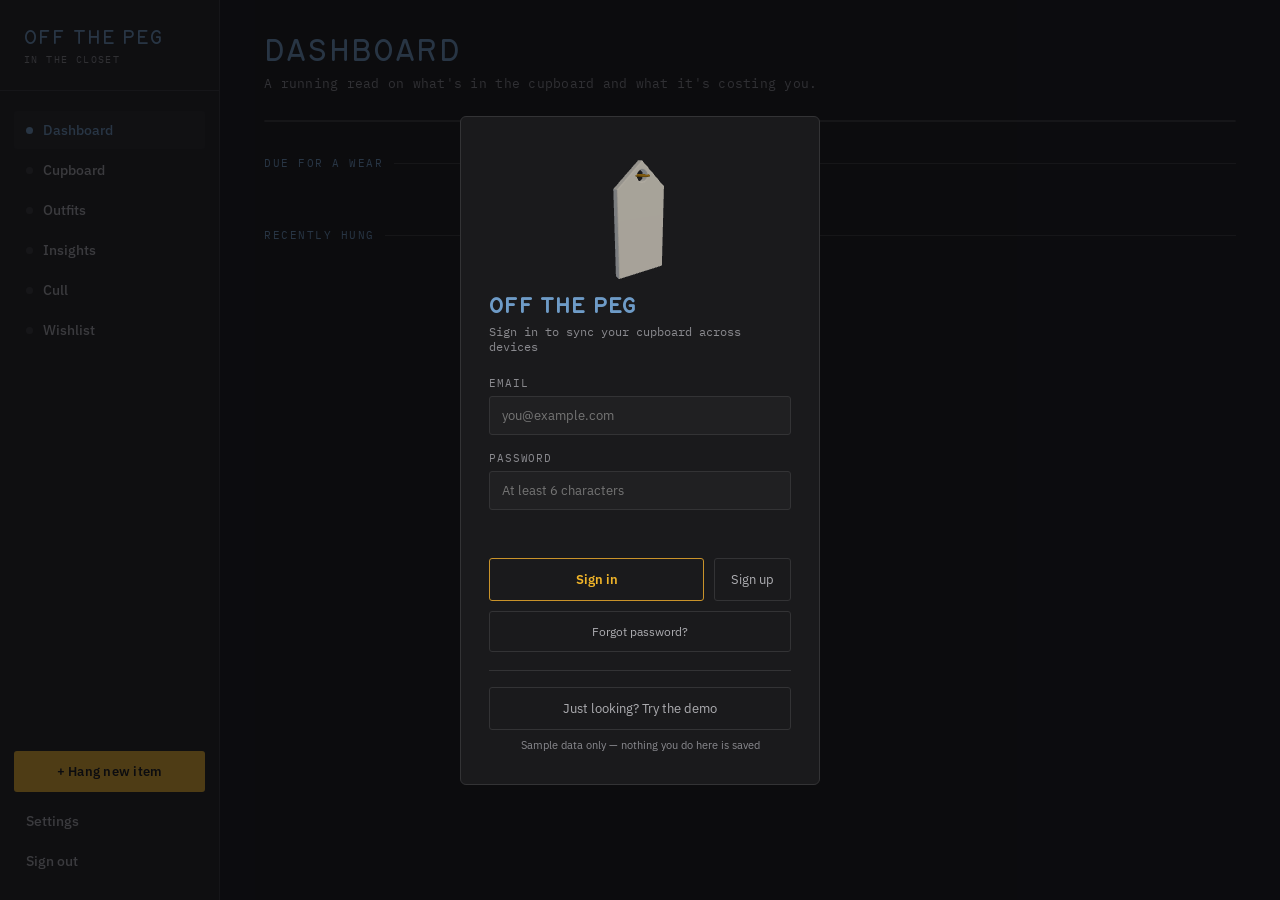
==== commit f382bd42: "Change sidebar tagline to 'In the Closet', drop name" ====
--- a/index.html
+++ b/index.html
@@ -23,7 +23,7 @@
 
 <div class="app">
   <nav class="rail">
-    <div class="rail-brand">Off the Peg<small>Wardrobe Log · Dan</small></div>
+    <div class="rail-brand">Off the Peg<small>In the Closet</small></div>
     <div id="demoBanner" style="display:none; margin:0 14px 10px; padding:8px 10px; background:#2c2716; border:1px solid var(--brass-dim); border-radius:3px; font-size:11px; color:var(--brass); text-align:center;">Demo data — nothing saved</div>
     <div class="rail-nav">
       <button class="rail-item active" data-view="dashboard"><span class="hook"></span>Dashboard</button>
--- a/styles.css
+++ b/styles.css
@@ -500,6 +500,10 @@
     padding:12px; border-radius:3px; font-weight:600; font-size:13px; cursor:pointer;
   }
   .btn-primary:hover{background:var(--brass-bright);}
+  .auth-card .btn-primary{
+    background:transparent; border:1px solid var(--brass-dim); color:var(--brass);
+  }
+  .auth-card .btn-primary:hover{background:var(--brass); color:var(--ink);}
   .btn-ghost{
     background:transparent; border:1px solid var(--panel-line); color:var(--text-soft);
     padding:12px 16px; border-radius:3px; font-size:13px; cursor:pointer;
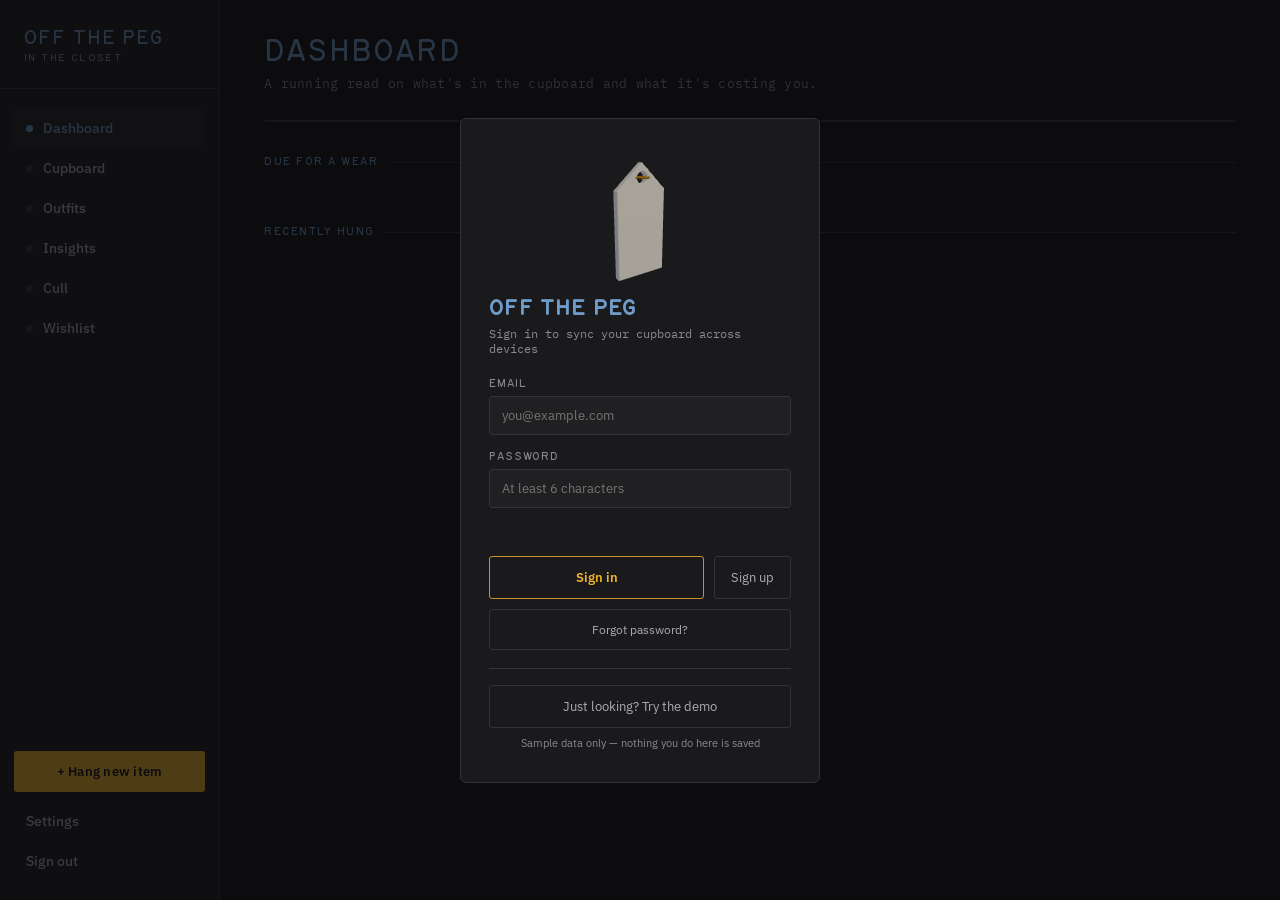
==== commit 7189b2f6: "Fix double-s pluralization in category chips and cap labels" ====
--- a/index.html
+++ b/index.html
@@ -392,12 +392,12 @@
   "use strict";
 
   const CATS = {
-    tops:{label:"Top", color:"var(--cat-chip)", icon:"👕"},
-    bottoms:{label:"Bottoms", color:"var(--cat-chip)", icon:"👖"},
-    outerwear:{label:"Outerwear", color:"var(--cat-chip)", icon:"🧥"},
-    dresses:{label:"Dress", color:"var(--cat-chip)", icon:"👗"},
-    shoes:{label:"Shoes", color:"var(--cat-chip)", icon:"👟"},
-    accessories:{label:"Accessory", color:"var(--cat-chip)", icon:"👜"}
+    tops:{label:"Top", plural:"Tops", color:"var(--cat-chip)", icon:"👕"},
+    bottoms:{label:"Bottoms", plural:"Bottoms", color:"var(--cat-chip)", icon:"👖"},
+    outerwear:{label:"Outerwear", plural:"Outerwear", color:"var(--cat-chip)", icon:"🧥"},
+    dresses:{label:"Dress", plural:"Dresses", color:"var(--cat-chip)", icon:"👗"},
+    shoes:{label:"Shoes", plural:"Shoes", color:"var(--cat-chip)", icon:"👟"},
+    accessories:{label:"Accessory", plural:"Accessories", color:"var(--cat-chip)", icon:"👜"}
   };
 
   const SUPABASE_URL = "https://ubusmezepzilyrietest.supabase.co";
@@ -813,7 +813,7 @@
   function renderCategoryChips(){
     const chips = ["all", ...Object.keys(CATS)];
     $("#categoryChips").innerHTML = chips.map(c=>{
-      const label = c === "all" ? "All" : CATS[c].label + "s";
+      const label = c === "all" ? "All" : CATS[c].plural;
       return `<button class="chip ${c===activeCategory?'active':''}" data-cat="${c}">${label}</button>`;
     }).join("");
     $$("#categoryChips .chip").forEach(chip=>{
@@ -1685,7 +1685,7 @@
     const capFields = $("#categoryCapFields");
     capFields.innerHTML = Object.keys(CATS).map(c=>`
       <div class="field">
-        <label>${CATS[c].label}s cap</label>
+        <label>${CATS[c].plural} cap</label>
         <input type="number" min="0" step="1" id="cap-${c}" value="${state.settings.categoryCaps[c] ?? ""}">
       </div>
     `).join("");
--- a/styles.css
+++ b/styles.css
@@ -113,7 +113,7 @@
   }
   .rail-brand small{
     display:block;
-    font-family:var(--font-mono);
+    font-family:var(--font-display);
     font-size:10px;
     letter-spacing:.14em;
     color:var(--text-dim);
@@ -230,6 +230,7 @@
   }
   .stat-num.money{color:var(--brass);}
   .stat-label{
+    font-family:var(--font-display);
     font-size:11px;
     color:var(--text-dim);
     text-transform:uppercase;
@@ -238,7 +239,7 @@
   }
 
   .section-label{
-    font-family:var(--font-mono);
+    font-family:var(--font-display);
     font-size:11px;
     letter-spacing:.14em;
     text-transform:uppercase;
@@ -354,7 +355,7 @@
   }
   .tag-cat{
     display:inline-flex; align-items:center; gap:6px;
-    font-family:var(--font-mono);
+    font-family:var(--font-display);
     font-size:10px;
     text-transform:uppercase;
     letter-spacing:.08em;
@@ -446,7 +447,7 @@
   .field{margin-bottom:16px;}
   .field label{
     display:block; font-size:11px; text-transform:uppercase; letter-spacing:.08em;
-    color:var(--text-dim); margin-bottom:6px; font-family:var(--font-mono);
+    color:var(--text-dim); margin-bottom:6px; font-family:var(--font-display);
   }
   .field input, .field select, .field textarea{
     width:100%; background:var(--panel); border:1px solid var(--panel-line);
@@ -515,7 +516,7 @@
   .btn-danger:hover{background:#3a2020; border-color:#8a3f3f;}
 
   .soon-chip{
-    font-family:var(--font-mono); font-size:10px; text-transform:uppercase;
+    font-family:var(--font-display); font-size:10px; text-transform:uppercase;
     letter-spacing:.08em; padding:3px 8px; border-radius:20px;
     background:var(--panel-line); color:var(--text-dim);
   }
@@ -527,7 +528,7 @@
 
   .detail-tag{
     display:inline-flex; align-items:center; gap:6px;
-    font-family:var(--font-mono); font-size:11px; text-transform:uppercase;
+    font-family:var(--font-display); font-size:11px; text-transform:uppercase;
     padding:4px 10px; border-radius:20px; color:var(--white); margin-bottom:16px;
   }
   .detail-stats{
@@ -538,7 +539,7 @@
   .detail-stat{background:var(--panel); padding:14px 16px;}
   .detail-stat .n{font-family:var(--font-mono); font-size:20px; color:var(--heading);}
   .detail-stat .n.money{color:var(--brass);}
-  .detail-stat .l{font-size:10px; color:var(--text-dim); text-transform:uppercase; letter-spacing:.08em; margin-top:4px;}
+  .detail-stat .l{font-family:var(--font-display); font-size:10px; color:var(--text-dim); text-transform:uppercase; letter-spacing:.08em; margin-top:4px;}
   .detail-notes{font-size:13px; color:var(--text-soft); line-height:1.6; margin:16px 0;}
 
   .outfit-picker{display:flex; flex-direction:column; gap:8px; max-height:340px; overflow-y:auto; margin-bottom:6px;}
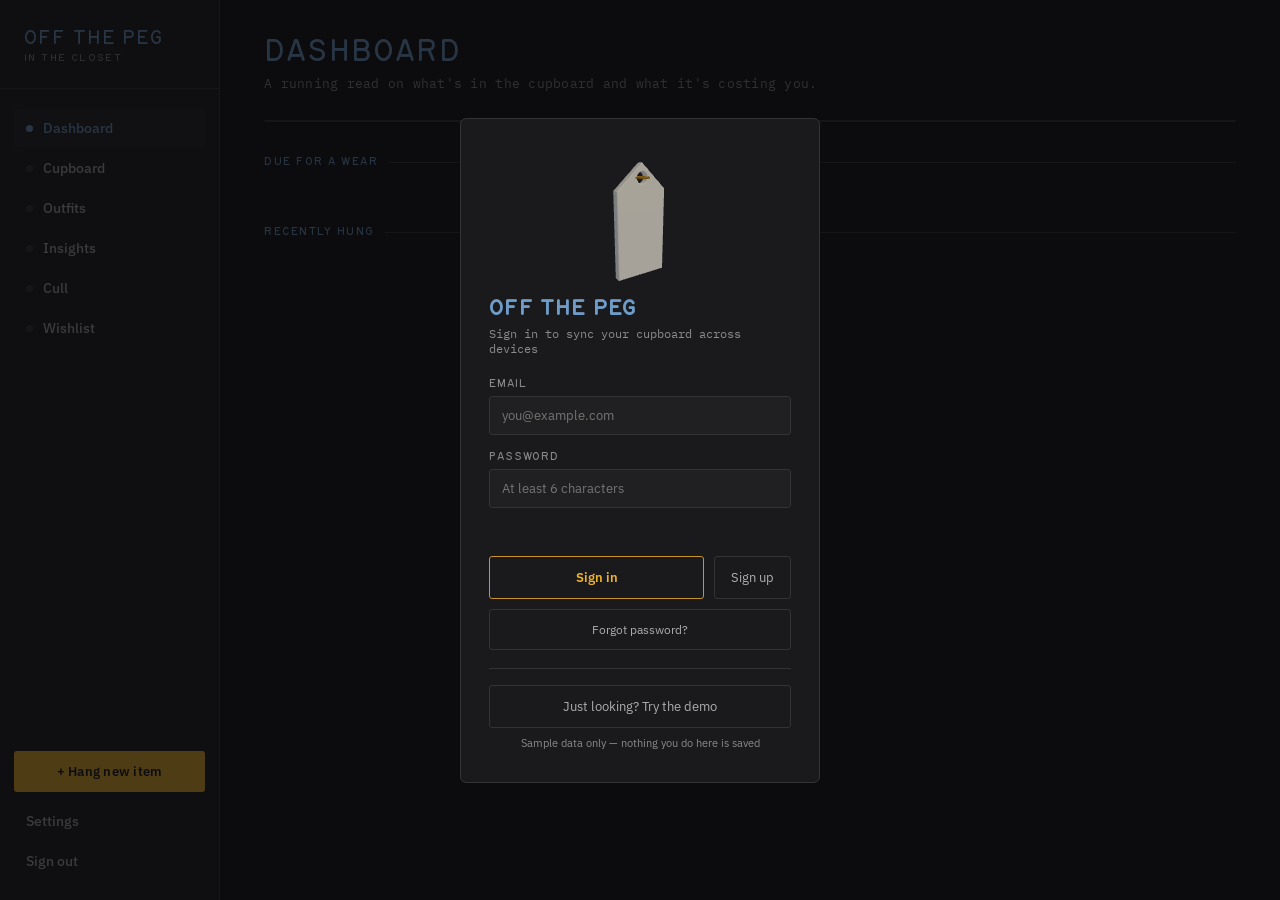
==== commit 89751e8b: "Add placeholder photos to two demo items" ====
--- a/index.html
+++ b/index.html
@@ -437,13 +437,20 @@
   // Entirely local, never touches Supabase. Lets someone click around the
   // whole app without an account, and lets a returning user poke at things
   // without risking their real data.
+  // Simple flat-colour "photo" so a couple of demo items can show off the
+  // photo UI without shipping real product images with the app.
+  function demoSwatch(hex, icon){
+    const svg = `<svg xmlns="http://www.w3.org/2000/svg" width="400" height="400"><rect width="400" height="400" fill="${hex}"/><text x="50%" y="50%" font-size="150" text-anchor="middle" dominant-baseline="central">${icon}</text></svg>`;
+    return "data:image/svg+xml;utf8," + encodeURIComponent(svg);
+  }
+
   function loadDemoData(){
     const now = Date.now();
     const daysAgo = (n) => new Date(now - n * 86400000).toISOString();
 
     state.items = [
-      { id:"demo-1", name:"Navy Oxford Shirt", category:"tops", color:"Navy", brand:"Van Heusen", price:89.95, season:"all", occasion:"work", notes:"", favourite:true, wearCount:12, lastWorn:daysAgo(5), createdAt:now-200*86400000, status:"active", retiredAt:null, resaleValue:null, photoPath:null, photoUrl:null },
-      { id:"demo-2", name:"Comfort Craftsman Boots", category:"shoes", color:"Chestnut", brand:"RM Williams", price:699, season:"all", occasion:"formal", notes:"Size 9", favourite:true, wearCount:3, lastWorn:daysAgo(60), createdAt:now-180*86400000, status:"active", retiredAt:null, resaleValue:null, photoPath:null, photoUrl:null },
+      { id:"demo-1", name:"Navy Oxford Shirt", category:"tops", color:"Navy", brand:"Van Heusen", price:89.95, season:"all", occasion:"work", notes:"", favourite:true, wearCount:12, lastWorn:daysAgo(5), createdAt:now-200*86400000, status:"active", retiredAt:null, resaleValue:null, photoPath:null, photoUrl:demoSwatch("#2c3e63","👕") },
+      { id:"demo-2", name:"Comfort Craftsman Boots", category:"shoes", color:"Chestnut", brand:"RM Williams", price:699, season:"all", occasion:"formal", notes:"Size 9", favourite:true, wearCount:3, lastWorn:daysAgo(60), createdAt:now-180*86400000, status:"active", retiredAt:null, resaleValue:null, photoPath:null, photoUrl:demoSwatch("#6b4226","👢") },
       { id:"demo-3", name:"Charcoal Wool Suit", category:"outerwear", color:"Charcoal", brand:"", price:650, season:"mid", occasion:"formal", notes:"Wedding suit", favourite:false, wearCount:1, lastWorn:daysAgo(200), createdAt:now-220*86400000, status:"active", retiredAt:null, resaleValue:null, photoPath:null, photoUrl:null },
       { id:"demo-4", name:"Black Chinos", category:"bottoms", color:"Black", brand:"Uniqlo", price:79.95, season:"all", occasion:"everyday", notes:"", favourite:false, wearCount:20, lastWorn:daysAgo(2), createdAt:now-160*86400000, status:"active", retiredAt:null, resaleValue:null, photoPath:null, photoUrl:null },
       { id:"demo-5", name:"Grey Marle Tee", category:"tops", color:"Grey", brand:"", price:35, season:"summer", occasion:"everyday", notes:"", favourite:false, wearCount:0, lastWorn:null, createdAt:now-40*86400000, status:"active", retiredAt:null, resaleValue:null, photoPath:null, photoUrl:null },
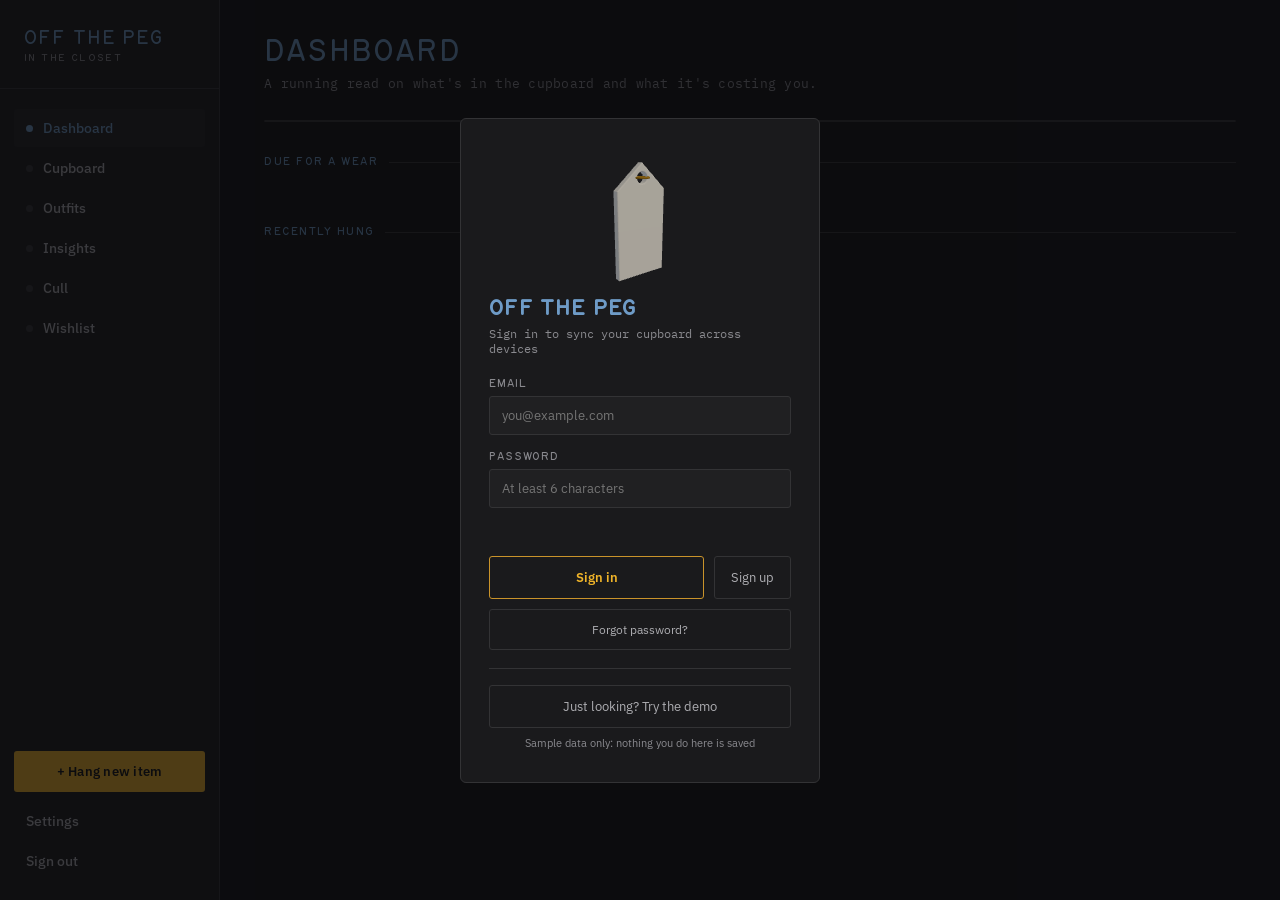
==== commit 94f7cdda: "Remove em dashes throughout README and codebase" ====
--- a/index.html
+++ b/index.html
@@ -3,13 +3,13 @@
 <head>
 <meta charset="UTF-8">
 <meta name="viewport" content="width=device-width, initial-scale=1.0">
-<title>Off the Peg — Wardrobe Tracker</title>
+<title>Off the Peg - Wardrobe Tracker</title>
 
 <!-- PWA / Add to Home Screen -->
 <link rel="manifest" href="manifest.json">
 <meta name="theme-color" content="#121213">
 <link rel="icon" href="icons/icon-192.png">
-<!-- iOS doesn't read manifest.json for home screen behaviour — these tags do the equivalent job -->
+<!-- iOS doesn't read manifest.json for home screen behaviour; these tags do the equivalent job -->
 <link rel="apple-touch-icon" href="icons/apple-touch-icon.png">
 <meta name="apple-mobile-web-app-capable" content="yes">
 <meta name="apple-mobile-web-app-status-bar-style" content="black-translucent">
@@ -24,7 +24,7 @@
 <div class="app">
   <nav class="rail">
     <div class="rail-brand">Off the Peg<small>In the Closet</small></div>
-    <div id="demoBanner" style="display:none; margin:0 14px 10px; padding:8px 10px; background:#2c2716; border:1px solid var(--brass-dim); border-radius:3px; font-size:11px; color:var(--brass); text-align:center;">Demo data — nothing saved</div>
+    <div id="demoBanner" style="display:none; margin:0 14px 10px; padding:8px 10px; background:#2c2716; border:1px solid var(--brass-dim); border-radius:3px; font-size:11px; color:var(--brass); text-align:center;">Demo data: nothing saved</div>
     <div class="rail-nav">
       <button class="rail-item active" data-view="dashboard"><span class="hook"></span>Dashboard</button>
       <button class="rail-item" data-view="closet"><span class="hook"></span>Cupboard</button>
@@ -364,7 +364,7 @@
     <button class="btn-ghost" id="forgotPasswordBtn" style="width:100%; margin-top:10px; font-size:12px;">Forgot password?</button>
     <div style="text-align:center; margin-top:18px; padding-top:16px; border-top:1px solid var(--panel-line);">
       <button class="btn-ghost" id="tryDemoBtn" style="width:100%;">Just looking? Try the demo</button>
-      <p style="font-size:11px; color:var(--text-dim); margin:8px 0 0;">Sample data only — nothing you do here is saved</p>
+      <p style="font-size:11px; color:var(--text-dim); margin:8px 0 0;">Sample data only: nothing you do here is saved</p>
     </div>
   </div>
 </div>
@@ -373,7 +373,7 @@
 <div class="overlay center" id="newPasswordOverlay">
   <div class="auth-card">
     <h2>Set a new password</h2>
-    <div class="drawer-sub">You followed a reset link — pick a new password below</div>
+    <div class="drawer-sub">You followed a reset link. Pick a new password below</div>
     <div class="field">
       <label>New password</label>
       <input type="password" id="new-password" placeholder="At least 6 characters">
@@ -412,7 +412,7 @@
         </div>
       </div>
     `;
-    throw new Error("window.supabase is unavailable — vendor/supabase.js failed to load");
+    throw new Error("window.supabase is unavailable: vendor/supabase.js failed to load");
   }
 
   const sb = window.supabase.createClient(SUPABASE_URL, SUPABASE_ANON_KEY);
@@ -496,7 +496,7 @@
   }
 
   function fmtMoney(n){
-    if(n === null || n === undefined || isNaN(n)) return "—";
+    if(n === null || n === undefined || isNaN(n)) return "–";
     return "$" + Number(n).toFixed(2);
   }
 
@@ -578,7 +578,7 @@
   }
 
   // ---------- PHOTOS ----------
-  // Resize/compress in the browser before upload — phone photos can be
+  // Resize/compress in the browser before upload: phone photos can be
   // several MB, nobody needs that for a wardrobe thumbnail.
   function resizeImageFile(file, maxDim, quality){
     maxDim = maxDim || 1000;
@@ -671,7 +671,7 @@
       await refreshPhotoUrls(state.items);
     }catch(e){
       console.error("Load from Supabase failed", e);
-      showToast("Couldn't load your cupboard — check the console");
+      showToast("Couldn't load your cupboard - check the console");
       state = { items: [], outfits: [], wearLog: [], wishlist: [], settings: { cullUnwornDays:90, cullCpwThreshold:15, categoryCaps:{} } };
     }
   }
@@ -724,7 +724,7 @@
     $("#statStrip").innerHTML = `
       <div class="stat"><div class="stat-num">${total}</div><div class="stat-label">Items on the rail</div></div>
       <div class="stat"><div class="stat-num money">${fmtMoney(totalValue)}</div><div class="stat-label">Total invested</div></div>
-      <div class="stat"><div class="stat-num money">${avgCpw !== null && !isNaN(avgCpw) ? fmtMoney(avgCpw) : "—"}</div><div class="stat-label">Avg. cost per wear</div></div>
+      <div class="stat"><div class="stat-num money">${avgCpw !== null && !isNaN(avgCpw) ? fmtMoney(avgCpw) : "–"}</div><div class="stat-label">Avg. cost per wear</div></div>
       <div class="stat"><div class="stat-num">${unworn}</div><div class="stat-label">Never worn</div></div>
     `;
   }
@@ -747,7 +747,7 @@
         </div>
         <div class="tag-row" style="border-top:none; padding-top:6px;">
           <span>Worn ${item.wearCount||0}×</span>
-          <span class="tag-cpw">${cpw !== null ? fmtMoney(cpw) + "/wear" : "—"}</span>
+          <span class="tag-cpw">${cpw !== null ? fmtMoney(cpw) + "/wear" : "–"}</span>
         </div>
       </div>
     `;
@@ -971,11 +971,11 @@
         Object.assign(item, data);
         if(removePhotoFlag) item.photoUrl = null;
         else if(pendingPhotoFile) item.photoUrl = $("#photoPreviewImg").src;
-        showToast("Item updated (demo — not saved)");
+        showToast("Item updated (demo, not saved)");
       }else{
         const item = { id: uid(), ...data, wearCount:0, lastWorn:null, createdAt:Date.now(), status:"active", retiredAt:null, resaleValue:null, photoPath:null, photoUrl: pendingPhotoFile ? $("#photoPreviewImg").src : null };
         state.items.unshift(item);
-        showToast("Added (demo — not saved)");
+        showToast("Added (demo, not saved)");
         if(pendingWishId){
           state.wishlist = state.wishlist.filter(w=>w.id !== pendingWishId);
           pendingWishId = null;
@@ -983,7 +983,7 @@
         const cap = state.settings.categoryCaps[data.category];
         if(cap && activeItems().filter(i=>i.category===data.category).length > cap){
           const label = CATS[data.category] ? CATS[data.category].label : data.category;
-          showToast(`Over your ${label} cap (${cap}) — worth retiring one`);
+          showToast(`Over your ${label} cap (${cap}), worth retiring one`);
         }
       }
       pendingPhotoFile = null;
@@ -1061,7 +1061,7 @@
           const countInCat = activeItems().filter(i=>i.category===data.category).length;
           if(countInCat > cap){
             const label = CATS[data.category] ? CATS[data.category].label : data.category;
-            showToast(`Over your ${label} cap (${cap}) — worth retiring one`);
+            showToast(`Over your ${label} cap (${cap}), worth retiring one`);
           }
         }
       }
@@ -1071,7 +1071,7 @@
       refreshCurrentView();
     }catch(e){
       console.error("Save item failed", e);
-      showToast("Couldn't save — check the console");
+      showToast("Couldn't save - check the console");
     }
   });
 
@@ -1092,9 +1092,9 @@
 
       <div class="detail-stats">
         <div class="detail-stat"><div class="n">${item.wearCount||0}</div><div class="l">Times worn</div></div>
-        <div class="detail-stat"><div class="n money">${cpw!==null?fmtMoney(cpw):"—"}</div><div class="l">Cost per wear</div></div>
+        <div class="detail-stat"><div class="n money">${cpw!==null?fmtMoney(cpw):"–"}</div><div class="l">Cost per wear</div></div>
         <div class="detail-stat"><div class="n money">${fmtMoney(item.price)}</div><div class="l">Price paid</div></div>
-        <div class="detail-stat"><div class="n">${item.lastWorn ? daysSince(item.lastWorn)+"d" : "—"}</div><div class="l">Since last worn</div></div>
+        <div class="detail-stat"><div class="n">${item.lastWorn ? daysSince(item.lastWorn)+"d" : "–"}</div><div class="l">Since last worn</div></div>
       </div>
 
       ${item.notes ? `<div class="detail-notes">${escapeHtml(item.notes)}</div>` : ""}
@@ -1136,7 +1136,7 @@
           refreshCurrentView();
         }catch(e){
           console.error("Restore failed", e);
-          showToast("Couldn't restore that — check the console");
+          showToast("Couldn't restore that - check the console");
         }
       });
     }else{
@@ -1164,7 +1164,7 @@
           refreshCurrentView();
         }catch(e){
           console.error("Log wear failed", e);
-          showToast("Couldn't log that — check the console");
+          showToast("Couldn't log that - check the console");
         }
       });
       $("#retireItemBtn").addEventListener("click", ()=> openRetire(id));
@@ -1192,7 +1192,7 @@
         refreshCurrentView();
       }catch(e){
         console.error("Delete item failed", e);
-        showToast("Couldn't delete — check the console");
+        showToast("Couldn't delete - check the console");
       }
     });
 
@@ -1281,7 +1281,7 @@
           renderOutfits();
         }catch(e){
           console.error("Log outfit wear failed", e);
-          showToast("Couldn't log that — check the console");
+          showToast("Couldn't log that - check the console");
         }
       });
     });
@@ -1302,7 +1302,7 @@
           renderOutfits();
         }catch(e){
           console.error("Delete outfit failed", e);
-          showToast("Couldn't delete — check the console");
+          showToast("Couldn't delete - check the console");
         }
       });
     });
@@ -1369,7 +1369,7 @@
       renderOutfits();
     }catch(e){
       console.error("Save outfit failed", e);
-      showToast("Couldn't save the outfit — check the console");
+      showToast("Couldn't save the outfit - check the console");
     }
   });
 
@@ -1387,7 +1387,7 @@
     $("#insightsStatStrip").innerHTML = `
       <div class="stat"><div class="stat-num">${totalWearEvents}</div><div class="stat-label">Wears logged</div></div>
       <div class="stat"><div class="stat-num">${neverWorn}</div><div class="stat-label">Never worn</div></div>
-      <div class="stat"><div class="stat-num money">${avgCpw !== null ? fmtMoney(avgCpw) : "—"}</div><div class="stat-label">Avg. cost per wear</div></div>
+      <div class="stat"><div class="stat-num money">${avgCpw !== null ? fmtMoney(avgCpw) : "–"}</div><div class="stat-label">Avg. cost per wear</div></div>
       <div class="stat"><div class="stat-num money">${fmtMoney(totalValue)}</div><div class="stat-label">Wardrobe value</div></div>
     `;
 
@@ -1422,7 +1422,7 @@
       : leastWorn.map(i=>`
           <div class="rank-row">
             <span class="rr-name">${escapeHtml(i.name)}</span>
-            <span class="rr-meta">${i.wearCount}× · last ${i.lastWorn ? daysSince(i.lastWorn)+"d ago" : "—"}</span>
+            <span class="rr-meta">${i.wearCount}× · last ${i.lastWorn ? daysSince(i.lastWorn)+"d ago" : "–"}</span>
           </div>
         `).join("");
 
@@ -1519,12 +1519,12 @@
       const item = state.items.find(i=>i.id===pendingRetireId);
       if(item){ item.status = status; item.resaleValue = resaleValue; item.retiredAt = retiredAt; }
       closeOverlay("retireOverlay");
-      showToast("Retired — nice work");
+      showToast("Retired - nice work");
       pendingRetireId = null;
       refreshCurrentView();
     }catch(e){
       console.error("Retire failed", e);
-      showToast("Couldn't retire that — check the console");
+      showToast("Couldn't retire that - check the console");
     }
   });
 
@@ -1634,7 +1634,7 @@
           renderWishlist();
         }catch(e){
           console.error("Remove wishlist item failed", e);
-          showToast("Couldn't remove that — check the console");
+          showToast("Couldn't remove that - check the console");
         }
       });
     });
@@ -1681,7 +1681,7 @@
       renderWishlist();
     }catch(e){
       console.error("Save wishlist item failed", e);
-      showToast("Couldn't save that — check the console");
+      showToast("Couldn't save that - check the console");
     }
   });
 
@@ -1717,7 +1717,7 @@
       return;
     }
 
-    if(!currentUserId){ showToast("Not signed in — try refreshing"); return; }
+    if(!currentUserId){ showToast("Not signed in - try refreshing"); return; }
     try{
       const { error } = await sb.from("settings").upsert({
         owner_id: currentUserId,
@@ -1733,7 +1733,7 @@
       refreshCurrentView();
     }catch(e){
       console.error("Save settings failed", e);
-      showToast("Couldn't save settings — check the console");
+      showToast("Couldn't save settings - check the console");
     }
   });
 
@@ -1842,7 +1842,7 @@
       $("#authError").textContent = "Enter your email above first, then tap this again";
       return;
     }
-    // Explicit redirectTo, computed from wherever this page actually is —
+    // Explicit redirectTo, computed from wherever this page actually is:
     // this must also be added to Supabase's Redirect URLs allow-list
     // (Authentication → URL Configuration) or Supabase will ignore it.
     const redirectTo = window.location.origin + window.location.pathname;
@@ -1925,7 +1925,7 @@
   echoing the punch-hole tag motif used throughout the app. Deliberately
   isolated in its own module script so a WebGL/Three.js failure of any kind
   (unsupported device, blocked script, etc.) can never affect the actual app
-  above — it just quietly fails to render, leaving an empty spot.
+  above: it just quietly fails to render, leaving an empty spot.
 -->
 <script type="module">
 try{
@@ -1945,7 +1945,7 @@
     const camera = new THREE.PerspectiveCamera(35, width / height, 0.1, 10);
     camera.position.set(0, 0, 3);
 
-    // Tag silhouette — same pentagon-with-punch-hole shape as the app icon
+    // Tag silhouette: same pentagon-with-punch-hole shape as the app icon
     const shape = new THREE.Shape();
     shape.moveTo(0, 0.75);
     shape.lineTo(0.35, 0.42);
@@ -1967,7 +1967,7 @@
     });
     geometry.center();
 
-    // Paper-white card, not metal — this is what actually reads as a price
+    // Paper-white card, not metal: this is what actually reads as a price
     // tag rather than a keyring fob. Gold is reserved for the eyelet ring,
     // a small nod to cost without making the whole tag look like jewellery.
     const material = new THREE.MeshStandardMaterial({
@@ -2003,7 +2003,7 @@
     }
     animate();
 
-    // Stop rendering once signed in and the auth card is hidden — no point
+    // Stop rendering once signed in and the auth card is hidden, no point
     // spending GPU cycles on a decoration nobody can see.
     const authOverlay = document.getElementById("authOverlay");
     if(authOverlay){
@@ -2018,7 +2018,7 @@
     }
   }
 }catch(e){
-  console.warn("Decorative 3D tag didn't load — no impact on the app itself:", e);
+  console.warn("Decorative 3D tag didn't load - no impact on the app itself:", e);
 }
 </script>
 </body>
--- a/styles.css
+++ b/styles.css
@@ -1,4 +1,4 @@
-  /* Routed Gothic — a free (SIL OFL) recreation of Gorton, the mechanically-engraved
+  /* Routed Gothic: a free (SIL OFL) recreation of Gorton, the mechanically-engraved
      font found on Manhattan elevator plaques, intercoms and building signage.
      See fonts/routed-gothic-LICENSE.md for the licence text, which must ship
      alongside these files per the OFL's redistribution terms. */
@@ -24,7 +24,7 @@
     font-display:swap;
   }
 
-  /* IBM Plex Sans/Mono — free (SIL OFL), self-hosted for the same reason the
+  /* IBM Plex Sans/Mono: free (SIL OFL), self-hosted for the same reason the
      rest of the app's third-party assets are: a CDN request failing shouldn't
      be able to break the page. See fonts/ibm-plex-LICENSE.md for the licence. */
   @font-face{
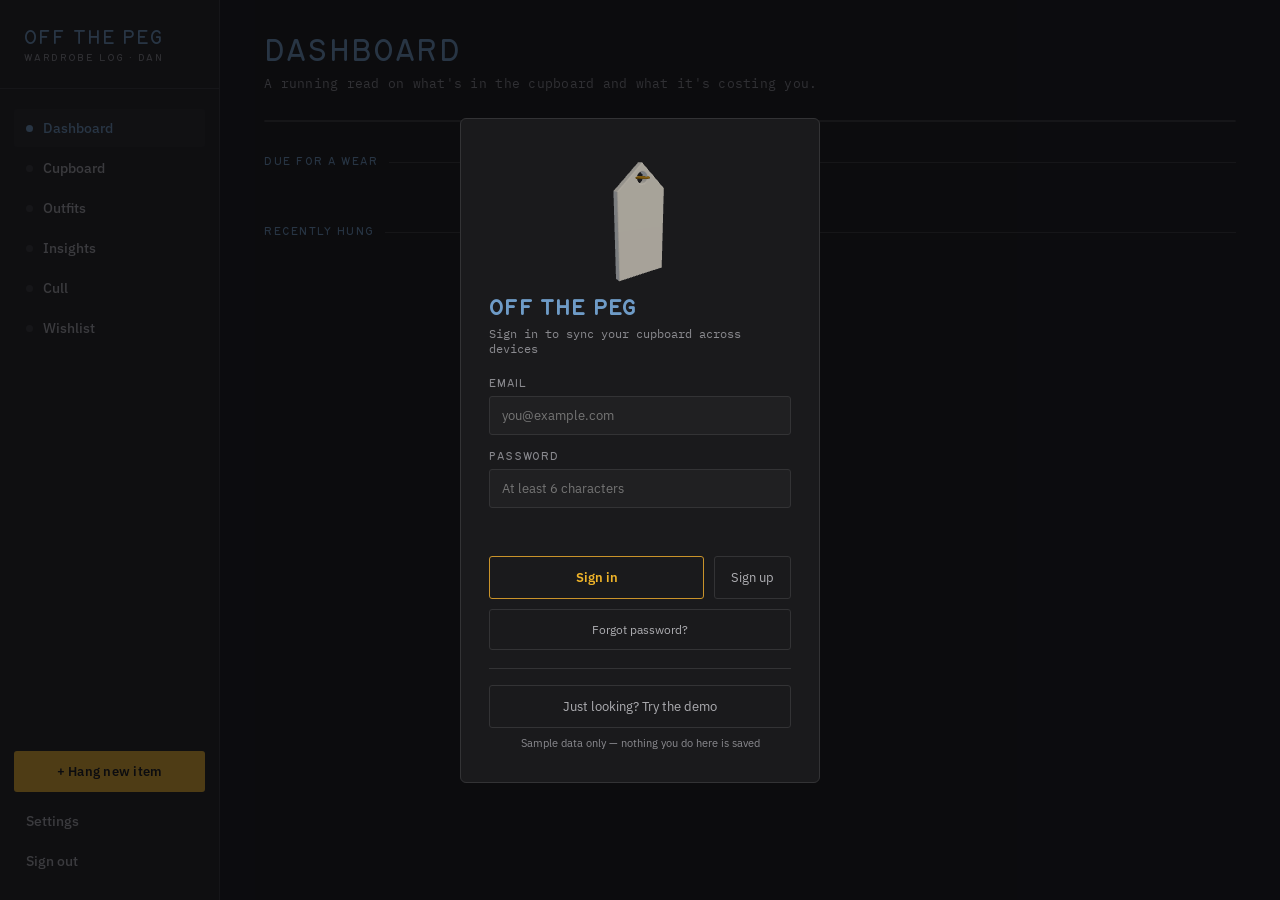
==== commit 8f05d9a7: "Update index.html" ====
--- a/index.html
+++ b/index.html
@@ -3,13 +3,13 @@
 <head>
 <meta charset="UTF-8">
 <meta name="viewport" content="width=device-width, initial-scale=1.0">
-<title>Off the Peg - Wardrobe Tracker</title>
+<title>Off the Peg — Wardrobe Tracker</title>
 
 <!-- PWA / Add to Home Screen -->
 <link rel="manifest" href="manifest.json">
 <meta name="theme-color" content="#121213">
 <link rel="icon" href="icons/icon-192.png">
-<!-- iOS doesn't read manifest.json for home screen behaviour; these tags do the equivalent job -->
+<!-- iOS doesn't read manifest.json for home screen behaviour — these tags do the equivalent job -->
 <link rel="apple-touch-icon" href="icons/apple-touch-icon.png">
 <meta name="apple-mobile-web-app-capable" content="yes">
 <meta name="apple-mobile-web-app-status-bar-style" content="black-translucent">
@@ -23,8 +23,8 @@
 
 <div class="app">
   <nav class="rail">
-    <div class="rail-brand">Off the Peg<small>In the Closet</small></div>
-    <div id="demoBanner" style="display:none; margin:0 14px 10px; padding:8px 10px; background:#2c2716; border:1px solid var(--brass-dim); border-radius:3px; font-size:11px; color:var(--brass); text-align:center;">Demo data: nothing saved</div>
+    <div class="rail-brand">Off the Peg<small>Wardrobe Log · Dan</small></div>
+    <div id="demoBanner" style="display:none; margin:0 14px 10px; padding:8px 10px; background:#2c2716; border:1px solid var(--brass-dim); border-radius:3px; font-size:11px; color:var(--brass); text-align:center;">Demo data — nothing saved</div>
     <div class="rail-nav">
       <button class="rail-item active" data-view="dashboard"><span class="hook"></span>Dashboard</button>
       <button class="rail-item" data-view="closet"><span class="hook"></span>Cupboard</button>
@@ -199,6 +199,11 @@
         </select>
       </div>
     </div>
+    <div class="field" id="initialWearsField">
+      <label>Already worn (times)</label>
+      <input type="number" id="f-initial-wears" min="0" step="1" placeholder="0">
+      <p style="font-size:11px; color:var(--text-dim); margin:6px 0 0;">For something you owned before starting this app — sets an accurate cost-per-wear from day one instead of starting at zero.</p>
+    </div>
     <div class="field">
       <label>Notes</label>
       <textarea id="f-notes" rows="2" placeholder="Care notes, where it's from, whatever's useful"></textarea>
@@ -364,7 +369,7 @@
     <button class="btn-ghost" id="forgotPasswordBtn" style="width:100%; margin-top:10px; font-size:12px;">Forgot password?</button>
     <div style="text-align:center; margin-top:18px; padding-top:16px; border-top:1px solid var(--panel-line);">
       <button class="btn-ghost" id="tryDemoBtn" style="width:100%;">Just looking? Try the demo</button>
-      <p style="font-size:11px; color:var(--text-dim); margin:8px 0 0;">Sample data only: nothing you do here is saved</p>
+      <p style="font-size:11px; color:var(--text-dim); margin:8px 0 0;">Sample data only — nothing you do here is saved</p>
     </div>
   </div>
 </div>
@@ -373,7 +378,7 @@
 <div class="overlay center" id="newPasswordOverlay">
   <div class="auth-card">
     <h2>Set a new password</h2>
-    <div class="drawer-sub">You followed a reset link. Pick a new password below</div>
+    <div class="drawer-sub">You followed a reset link — pick a new password below</div>
     <div class="field">
       <label>New password</label>
       <input type="password" id="new-password" placeholder="At least 6 characters">
@@ -392,12 +397,12 @@
   "use strict";
 
   const CATS = {
-    tops:{label:"Top", plural:"Tops", color:"var(--cat-chip)", icon:"👕"},
-    bottoms:{label:"Bottoms", plural:"Bottoms", color:"var(--cat-chip)", icon:"👖"},
-    outerwear:{label:"Outerwear", plural:"Outerwear", color:"var(--cat-chip)", icon:"🧥"},
-    dresses:{label:"Dress", plural:"Dresses", color:"var(--cat-chip)", icon:"👗"},
-    shoes:{label:"Shoes", plural:"Shoes", color:"var(--cat-chip)", icon:"👟"},
-    accessories:{label:"Accessory", plural:"Accessories", color:"var(--cat-chip)", icon:"👜"}
+    tops:{label:"Top", color:"var(--cat-chip)", icon:"👕"},
+    bottoms:{label:"Bottoms", color:"var(--cat-chip)", icon:"👖"},
+    outerwear:{label:"Outerwear", color:"var(--cat-chip)", icon:"🧥"},
+    dresses:{label:"Dress", color:"var(--cat-chip)", icon:"👗"},
+    shoes:{label:"Shoes", color:"var(--cat-chip)", icon:"👟"},
+    accessories:{label:"Accessory", color:"var(--cat-chip)", icon:"👜"}
   };
 
   const SUPABASE_URL = "https://ubusmezepzilyrietest.supabase.co";
@@ -412,7 +417,7 @@
         </div>
       </div>
     `;
-    throw new Error("window.supabase is unavailable: vendor/supabase.js failed to load");
+    throw new Error("window.supabase is unavailable — vendor/supabase.js failed to load");
   }
 
   const sb = window.supabase.createClient(SUPABASE_URL, SUPABASE_ANON_KEY);
@@ -437,20 +442,13 @@
   // Entirely local, never touches Supabase. Lets someone click around the
   // whole app without an account, and lets a returning user poke at things
   // without risking their real data.
-  // Simple flat-colour "photo" so a couple of demo items can show off the
-  // photo UI without shipping real product images with the app.
-  function demoSwatch(hex, icon){
-    const svg = `<svg xmlns="http://www.w3.org/2000/svg" width="400" height="400"><rect width="400" height="400" fill="${hex}"/><text x="50%" y="50%" font-size="150" text-anchor="middle" dominant-baseline="central">${icon}</text></svg>`;
-    return "data:image/svg+xml;utf8," + encodeURIComponent(svg);
-  }
-
   function loadDemoData(){
     const now = Date.now();
     const daysAgo = (n) => new Date(now - n * 86400000).toISOString();
 
     state.items = [
-      { id:"demo-1", name:"Navy Oxford Shirt", category:"tops", color:"Navy", brand:"Van Heusen", price:89.95, season:"all", occasion:"work", notes:"", favourite:true, wearCount:12, lastWorn:daysAgo(5), createdAt:now-200*86400000, status:"active", retiredAt:null, resaleValue:null, photoPath:null, photoUrl:demoSwatch("#2c3e63","👕") },
-      { id:"demo-2", name:"Comfort Craftsman Boots", category:"shoes", color:"Chestnut", brand:"RM Williams", price:699, season:"all", occasion:"formal", notes:"Size 9", favourite:true, wearCount:3, lastWorn:daysAgo(60), createdAt:now-180*86400000, status:"active", retiredAt:null, resaleValue:null, photoPath:null, photoUrl:demoSwatch("#6b4226","👢") },
+      { id:"demo-1", name:"Navy Oxford Shirt", category:"tops", color:"Navy", brand:"Van Heusen", price:89.95, season:"all", occasion:"work", notes:"", favourite:true, wearCount:12, lastWorn:daysAgo(5), createdAt:now-200*86400000, status:"active", retiredAt:null, resaleValue:null, photoPath:null, photoUrl:null },
+      { id:"demo-2", name:"Comfort Craftsman Boots", category:"shoes", color:"Chestnut", brand:"RM Williams", price:699, season:"all", occasion:"formal", notes:"Size 9", favourite:true, wearCount:3, lastWorn:daysAgo(60), createdAt:now-180*86400000, status:"active", retiredAt:null, resaleValue:null, photoPath:null, photoUrl:null },
       { id:"demo-3", name:"Charcoal Wool Suit", category:"outerwear", color:"Charcoal", brand:"", price:650, season:"mid", occasion:"formal", notes:"Wedding suit", favourite:false, wearCount:1, lastWorn:daysAgo(200), createdAt:now-220*86400000, status:"active", retiredAt:null, resaleValue:null, photoPath:null, photoUrl:null },
       { id:"demo-4", name:"Black Chinos", category:"bottoms", color:"Black", brand:"Uniqlo", price:79.95, season:"all", occasion:"everyday", notes:"", favourite:false, wearCount:20, lastWorn:daysAgo(2), createdAt:now-160*86400000, status:"active", retiredAt:null, resaleValue:null, photoPath:null, photoUrl:null },
       { id:"demo-5", name:"Grey Marle Tee", category:"tops", color:"Grey", brand:"", price:35, season:"summer", occasion:"everyday", notes:"", favourite:false, wearCount:0, lastWorn:null, createdAt:now-40*86400000, status:"active", retiredAt:null, resaleValue:null, photoPath:null, photoUrl:null },
@@ -496,7 +494,7 @@
   }
 
   function fmtMoney(n){
-    if(n === null || n === undefined || isNaN(n)) return "–";
+    if(n === null || n === undefined || isNaN(n)) return "—";
     return "$" + Number(n).toFixed(2);
   }
 
@@ -578,7 +576,7 @@
   }
 
   // ---------- PHOTOS ----------
-  // Resize/compress in the browser before upload: phone photos can be
+  // Resize/compress in the browser before upload — phone photos can be
   // several MB, nobody needs that for a wardrobe thumbnail.
   function resizeImageFile(file, maxDim, quality){
     maxDim = maxDim || 1000;
@@ -671,7 +669,7 @@
       await refreshPhotoUrls(state.items);
     }catch(e){
       console.error("Load from Supabase failed", e);
-      showToast("Couldn't load your cupboard - check the console");
+      showToast("Couldn't load your cupboard — check the console");
       state = { items: [], outfits: [], wearLog: [], wishlist: [], settings: { cullUnwornDays:90, cullCpwThreshold:15, categoryCaps:{} } };
     }
   }
@@ -724,7 +722,7 @@
     $("#statStrip").innerHTML = `
       <div class="stat"><div class="stat-num">${total}</div><div class="stat-label">Items on the rail</div></div>
       <div class="stat"><div class="stat-num money">${fmtMoney(totalValue)}</div><div class="stat-label">Total invested</div></div>
-      <div class="stat"><div class="stat-num money">${avgCpw !== null && !isNaN(avgCpw) ? fmtMoney(avgCpw) : "–"}</div><div class="stat-label">Avg. cost per wear</div></div>
+      <div class="stat"><div class="stat-num money">${avgCpw !== null && !isNaN(avgCpw) ? fmtMoney(avgCpw) : "—"}</div><div class="stat-label">Avg. cost per wear</div></div>
       <div class="stat"><div class="stat-num">${unworn}</div><div class="stat-label">Never worn</div></div>
     `;
   }
@@ -747,7 +745,7 @@
         </div>
         <div class="tag-row" style="border-top:none; padding-top:6px;">
           <span>Worn ${item.wearCount||0}×</span>
-          <span class="tag-cpw">${cpw !== null ? fmtMoney(cpw) + "/wear" : "–"}</span>
+          <span class="tag-cpw">${cpw !== null ? fmtMoney(cpw) + "/wear" : "—"}</span>
         </div>
       </div>
     `;
@@ -820,7 +818,7 @@
   function renderCategoryChips(){
     const chips = ["all", ...Object.keys(CATS)];
     $("#categoryChips").innerHTML = chips.map(c=>{
-      const label = c === "all" ? "All" : CATS[c].plural;
+      const label = c === "all" ? "All" : CATS[c].label + "s";
       return `<button class="chip ${c===activeCategory?'active':''}" data-cat="${c}">${label}</button>`;
     }).join("");
     $$("#categoryChips .chip").forEach(chip=>{
@@ -885,6 +883,8 @@
     $("#f-occasion").value = "everyday";
     $("#f-notes").value = "";
     $("#f-fav").checked = false;
+    $("#f-initial-wears").value = "";
+    $("#initialWearsField").style.display = "block";
     editingItemId = null;
     pendingPhotoFile = null;
     removePhotoFlag = false;
@@ -934,6 +934,7 @@
     $("#f-occasion").value = item.occasion || "everyday";
     $("#f-notes").value = item.notes || "";
     $("#f-fav").checked = !!item.favourite;
+    $("#initialWearsField").style.display = "none";
     pendingPhotoFile = null;
     removePhotoFlag = false;
     $("#f-photo").value = "";
@@ -964,6 +965,7 @@
       notes: $("#f-notes").value.trim(),
       favourite: $("#f-fav").checked
     };
+    const initialWears = editingItemId ? 0 : Math.max(0, parseInt($("#f-initial-wears").value) || 0);
 
     if(isDemoMode){
       if(editingItemId){
@@ -971,11 +973,11 @@
         Object.assign(item, data);
         if(removePhotoFlag) item.photoUrl = null;
         else if(pendingPhotoFile) item.photoUrl = $("#photoPreviewImg").src;
-        showToast("Item updated (demo, not saved)");
+        showToast("Item updated (demo — not saved)");
       }else{
-        const item = { id: uid(), ...data, wearCount:0, lastWorn:null, createdAt:Date.now(), status:"active", retiredAt:null, resaleValue:null, photoPath:null, photoUrl: pendingPhotoFile ? $("#photoPreviewImg").src : null };
+        const item = { id: uid(), ...data, wearCount:initialWears, lastWorn:null, createdAt:Date.now(), status:"active", retiredAt:null, resaleValue:null, photoPath:null, photoUrl: pendingPhotoFile ? $("#photoPreviewImg").src : null };
         state.items.unshift(item);
-        showToast("Added (demo, not saved)");
+        showToast(initialWears > 0 ? `Added with ${initialWears} wears already logged (demo — not saved)` : "Added (demo — not saved)");
         if(pendingWishId){
           state.wishlist = state.wishlist.filter(w=>w.id !== pendingWishId);
           pendingWishId = null;
@@ -983,7 +985,7 @@
         const cap = state.settings.categoryCaps[data.category];
         if(cap && activeItems().filter(i=>i.category===data.category).length > cap){
           const label = CATS[data.category] ? CATS[data.category].label : data.category;
-          showToast(`Over your ${label} cap (${cap}), worth retiring one`);
+          showToast(`Over your ${label} cap (${cap}) — worth retiring one`);
         }
       }
       pendingPhotoFile = null;
@@ -1026,11 +1028,13 @@
         }
         showToast("Item updated");
       }else{
-        const { data: row, error } = await sb.from("items").insert(itemObjToRow(data)).select().single();
+        const insertPayload = itemObjToRow(data);
+        if(initialWears > 0) insertPayload.wear_count = initialWears;
+        const { data: row, error } = await sb.from("items").insert(insertPayload).select().single();
         if(error) throw error;
         const item = itemRowToObj(row);
         state.items.unshift(item);
-        showToast("Added to the cupboard");
+        showToast(initialWears > 0 ? `Added with ${initialWears} wears already logged` : "Added to the cupboard");
 
         if(pendingPhotoFile){
           try{
@@ -1061,7 +1065,7 @@
           const countInCat = activeItems().filter(i=>i.category===data.category).length;
           if(countInCat > cap){
             const label = CATS[data.category] ? CATS[data.category].label : data.category;
-            showToast(`Over your ${label} cap (${cap}), worth retiring one`);
+            showToast(`Over your ${label} cap (${cap}) — worth retiring one`);
           }
         }
       }
@@ -1071,7 +1075,7 @@
       refreshCurrentView();
     }catch(e){
       console.error("Save item failed", e);
-      showToast("Couldn't save - check the console");
+      showToast("Couldn't save — check the console");
     }
   });
 
@@ -1092,9 +1096,9 @@
 
       <div class="detail-stats">
         <div class="detail-stat"><div class="n">${item.wearCount||0}</div><div class="l">Times worn</div></div>
-        <div class="detail-stat"><div class="n money">${cpw!==null?fmtMoney(cpw):"–"}</div><div class="l">Cost per wear</div></div>
+        <div class="detail-stat"><div class="n money">${cpw!==null?fmtMoney(cpw):"—"}</div><div class="l">Cost per wear</div></div>
         <div class="detail-stat"><div class="n money">${fmtMoney(item.price)}</div><div class="l">Price paid</div></div>
-        <div class="detail-stat"><div class="n">${item.lastWorn ? daysSince(item.lastWorn)+"d" : "–"}</div><div class="l">Since last worn</div></div>
+        <div class="detail-stat"><div class="n">${item.lastWorn ? daysSince(item.lastWorn)+"d" : "—"}</div><div class="l">Since last worn</div></div>
       </div>
 
       ${item.notes ? `<div class="detail-notes">${escapeHtml(item.notes)}</div>` : ""}
@@ -1136,7 +1140,7 @@
           refreshCurrentView();
         }catch(e){
           console.error("Restore failed", e);
-          showToast("Couldn't restore that - check the console");
+          showToast("Couldn't restore that — check the console");
         }
       });
     }else{
@@ -1164,7 +1168,7 @@
           refreshCurrentView();
         }catch(e){
           console.error("Log wear failed", e);
-          showToast("Couldn't log that - check the console");
+          showToast("Couldn't log that — check the console");
         }
       });
       $("#retireItemBtn").addEventListener("click", ()=> openRetire(id));
@@ -1192,7 +1196,7 @@
         refreshCurrentView();
       }catch(e){
         console.error("Delete item failed", e);
-        showToast("Couldn't delete - check the console");
+        showToast("Couldn't delete — check the console");
       }
     });
 
@@ -1281,7 +1285,7 @@
           renderOutfits();
         }catch(e){
           console.error("Log outfit wear failed", e);
-          showToast("Couldn't log that - check the console");
+          showToast("Couldn't log that — check the console");
         }
       });
     });
@@ -1302,7 +1306,7 @@
           renderOutfits();
         }catch(e){
           console.error("Delete outfit failed", e);
-          showToast("Couldn't delete - check the console");
+          showToast("Couldn't delete — check the console");
         }
       });
     });
@@ -1369,7 +1373,7 @@
       renderOutfits();
     }catch(e){
       console.error("Save outfit failed", e);
-      showToast("Couldn't save the outfit - check the console");
+      showToast("Couldn't save the outfit — check the console");
     }
   });
 
@@ -1387,7 +1391,7 @@
     $("#insightsStatStrip").innerHTML = `
       <div class="stat"><div class="stat-num">${totalWearEvents}</div><div class="stat-label">Wears logged</div></div>
       <div class="stat"><div class="stat-num">${neverWorn}</div><div class="stat-label">Never worn</div></div>
-      <div class="stat"><div class="stat-num money">${avgCpw !== null ? fmtMoney(avgCpw) : "–"}</div><div class="stat-label">Avg. cost per wear</div></div>
+      <div class="stat"><div class="stat-num money">${avgCpw !== null ? fmtMoney(avgCpw) : "—"}</div><div class="stat-label">Avg. cost per wear</div></div>
       <div class="stat"><div class="stat-num money">${fmtMoney(totalValue)}</div><div class="stat-label">Wardrobe value</div></div>
     `;
 
@@ -1422,7 +1426,7 @@
       : leastWorn.map(i=>`
           <div class="rank-row">
             <span class="rr-name">${escapeHtml(i.name)}</span>
-            <span class="rr-meta">${i.wearCount}× · last ${i.lastWorn ? daysSince(i.lastWorn)+"d ago" : "–"}</span>
+            <span class="rr-meta">${i.wearCount}× · last ${i.lastWorn ? daysSince(i.lastWorn)+"d ago" : "—"}</span>
           </div>
         `).join("");
 
@@ -1519,12 +1523,12 @@
       const item = state.items.find(i=>i.id===pendingRetireId);
       if(item){ item.status = status; item.resaleValue = resaleValue; item.retiredAt = retiredAt; }
       closeOverlay("retireOverlay");
-      showToast("Retired - nice work");
+      showToast("Retired — nice work");
       pendingRetireId = null;
       refreshCurrentView();
     }catch(e){
       console.error("Retire failed", e);
-      showToast("Couldn't retire that - check the console");
+      showToast("Couldn't retire that — check the console");
     }
   });
 
@@ -1634,7 +1638,7 @@
           renderWishlist();
         }catch(e){
           console.error("Remove wishlist item failed", e);
-          showToast("Couldn't remove that - check the console");
+          showToast("Couldn't remove that — check the console");
         }
       });
     });
@@ -1681,7 +1685,7 @@
       renderWishlist();
     }catch(e){
       console.error("Save wishlist item failed", e);
-      showToast("Couldn't save that - check the console");
+      showToast("Couldn't save that — check the console");
     }
   });
 
@@ -1692,7 +1696,7 @@
     const capFields = $("#categoryCapFields");
     capFields.innerHTML = Object.keys(CATS).map(c=>`
       <div class="field">
-        <label>${CATS[c].plural} cap</label>
+        <label>${CATS[c].label}s cap</label>
         <input type="number" min="0" step="1" id="cap-${c}" value="${state.settings.categoryCaps[c] ?? ""}">
       </div>
     `).join("");
@@ -1717,7 +1721,7 @@
       return;
     }
 
-    if(!currentUserId){ showToast("Not signed in - try refreshing"); return; }
+    if(!currentUserId){ showToast("Not signed in — try refreshing"); return; }
     try{
       const { error } = await sb.from("settings").upsert({
         owner_id: currentUserId,
@@ -1733,7 +1737,7 @@
       refreshCurrentView();
     }catch(e){
       console.error("Save settings failed", e);
-      showToast("Couldn't save settings - check the console");
+      showToast("Couldn't save settings — check the console");
     }
   });
 
@@ -1842,7 +1846,7 @@
       $("#authError").textContent = "Enter your email above first, then tap this again";
       return;
     }
-    // Explicit redirectTo, computed from wherever this page actually is:
+    // Explicit redirectTo, computed from wherever this page actually is —
     // this must also be added to Supabase's Redirect URLs allow-list
     // (Authentication → URL Configuration) or Supabase will ignore it.
     const redirectTo = window.location.origin + window.location.pathname;
@@ -1925,7 +1929,7 @@
   echoing the punch-hole tag motif used throughout the app. Deliberately
   isolated in its own module script so a WebGL/Three.js failure of any kind
   (unsupported device, blocked script, etc.) can never affect the actual app
-  above: it just quietly fails to render, leaving an empty spot.
+  above — it just quietly fails to render, leaving an empty spot.
 -->
 <script type="module">
 try{
@@ -1945,7 +1949,7 @@
     const camera = new THREE.PerspectiveCamera(35, width / height, 0.1, 10);
     camera.position.set(0, 0, 3);
 
-    // Tag silhouette: same pentagon-with-punch-hole shape as the app icon
+    // Tag silhouette — same pentagon-with-punch-hole shape as the app icon
     const shape = new THREE.Shape();
     shape.moveTo(0, 0.75);
     shape.lineTo(0.35, 0.42);
@@ -1967,7 +1971,7 @@
     });
     geometry.center();
 
-    // Paper-white card, not metal: this is what actually reads as a price
+    // Paper-white card, not metal — this is what actually reads as a price
     // tag rather than a keyring fob. Gold is reserved for the eyelet ring,
     // a small nod to cost without making the whole tag look like jewellery.
     const material = new THREE.MeshStandardMaterial({
@@ -2003,7 +2007,7 @@
     }
     animate();
 
-    // Stop rendering once signed in and the auth card is hidden, no point
+    // Stop rendering once signed in and the auth card is hidden — no point
     // spending GPU cycles on a decoration nobody can see.
     const authOverlay = document.getElementById("authOverlay");
     if(authOverlay){
@@ -2018,7 +2022,7 @@
     }
   }
 }catch(e){
-  console.warn("Decorative 3D tag didn't load - no impact on the app itself:", e);
+  console.warn("Decorative 3D tag didn't load — no impact on the app itself:", e);
 }
 </script>
 </body>
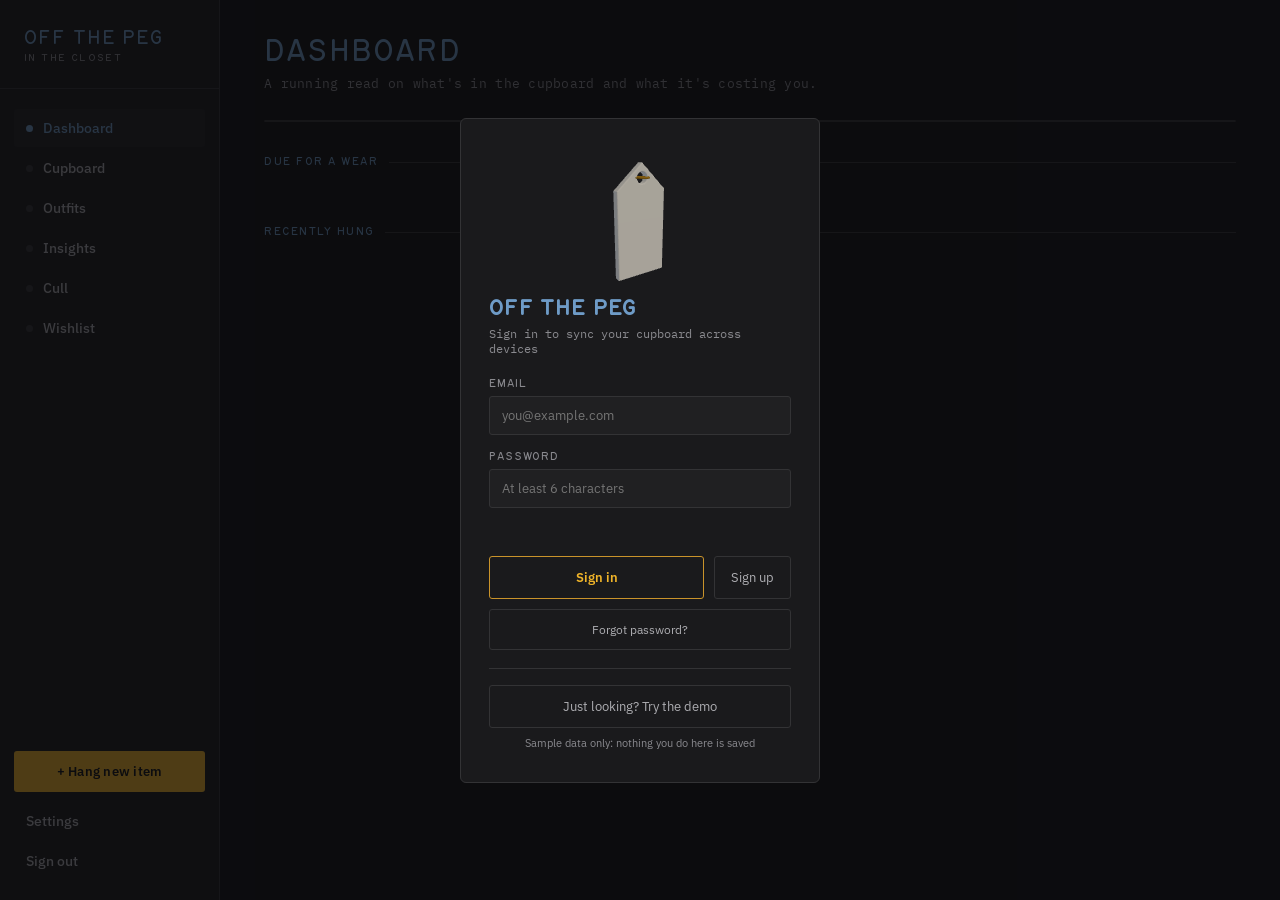
==== commit a4feb141: "Restore changes clobbered by stale index.html overwrite The 'Update index.html' commit was made from" ====
--- a/index.html
+++ b/index.html
@@ -3,13 +3,13 @@
 <head>
 <meta charset="UTF-8">
 <meta name="viewport" content="width=device-width, initial-scale=1.0">
-<title>Off the Peg — Wardrobe Tracker</title>
+<title>Off the Peg - Wardrobe Tracker</title>
 
 <!-- PWA / Add to Home Screen -->
 <link rel="manifest" href="manifest.json">
 <meta name="theme-color" content="#121213">
 <link rel="icon" href="icons/icon-192.png">
-<!-- iOS doesn't read manifest.json for home screen behaviour — these tags do the equivalent job -->
+<!-- iOS doesn't read manifest.json for home screen behaviour; these tags do the equivalent job -->
 <link rel="apple-touch-icon" href="icons/apple-touch-icon.png">
 <meta name="apple-mobile-web-app-capable" content="yes">
 <meta name="apple-mobile-web-app-status-bar-style" content="black-translucent">
@@ -23,8 +23,8 @@
 
 <div class="app">
   <nav class="rail">
-    <div class="rail-brand">Off the Peg<small>Wardrobe Log · Dan</small></div>
-    <div id="demoBanner" style="display:none; margin:0 14px 10px; padding:8px 10px; background:#2c2716; border:1px solid var(--brass-dim); border-radius:3px; font-size:11px; color:var(--brass); text-align:center;">Demo data — nothing saved</div>
+    <div class="rail-brand">Off the Peg<small>In the Closet</small></div>
+    <div id="demoBanner" style="display:none; margin:0 14px 10px; padding:8px 10px; background:#2c2716; border:1px solid var(--brass-dim); border-radius:3px; font-size:11px; color:var(--brass); text-align:center;">Demo data: nothing saved</div>
     <div class="rail-nav">
       <button class="rail-item active" data-view="dashboard"><span class="hook"></span>Dashboard</button>
       <button class="rail-item" data-view="closet"><span class="hook"></span>Cupboard</button>
@@ -202,7 +202,7 @@
     <div class="field" id="initialWearsField">
       <label>Already worn (times)</label>
       <input type="number" id="f-initial-wears" min="0" step="1" placeholder="0">
-      <p style="font-size:11px; color:var(--text-dim); margin:6px 0 0;">For something you owned before starting this app — sets an accurate cost-per-wear from day one instead of starting at zero.</p>
+      <p style="font-size:11px; color:var(--text-dim); margin:6px 0 0;">For something you owned before starting this app: sets an accurate cost-per-wear from day one instead of starting at zero.</p>
     </div>
     <div class="field">
       <label>Notes</label>
@@ -369,7 +369,7 @@
     <button class="btn-ghost" id="forgotPasswordBtn" style="width:100%; margin-top:10px; font-size:12px;">Forgot password?</button>
     <div style="text-align:center; margin-top:18px; padding-top:16px; border-top:1px solid var(--panel-line);">
       <button class="btn-ghost" id="tryDemoBtn" style="width:100%;">Just looking? Try the demo</button>
-      <p style="font-size:11px; color:var(--text-dim); margin:8px 0 0;">Sample data only — nothing you do here is saved</p>
+      <p style="font-size:11px; color:var(--text-dim); margin:8px 0 0;">Sample data only: nothing you do here is saved</p>
     </div>
   </div>
 </div>
@@ -378,7 +378,7 @@
 <div class="overlay center" id="newPasswordOverlay">
   <div class="auth-card">
     <h2>Set a new password</h2>
-    <div class="drawer-sub">You followed a reset link — pick a new password below</div>
+    <div class="drawer-sub">You followed a reset link. Pick a new password below</div>
     <div class="field">
       <label>New password</label>
       <input type="password" id="new-password" placeholder="At least 6 characters">
@@ -397,12 +397,12 @@
   "use strict";
 
   const CATS = {
-    tops:{label:"Top", color:"var(--cat-chip)", icon:"👕"},
-    bottoms:{label:"Bottoms", color:"var(--cat-chip)", icon:"👖"},
-    outerwear:{label:"Outerwear", color:"var(--cat-chip)", icon:"🧥"},
-    dresses:{label:"Dress", color:"var(--cat-chip)", icon:"👗"},
-    shoes:{label:"Shoes", color:"var(--cat-chip)", icon:"👟"},
-    accessories:{label:"Accessory", color:"var(--cat-chip)", icon:"👜"}
+    tops:{label:"Top", plural:"Tops", color:"var(--cat-chip)", icon:"👕"},
+    bottoms:{label:"Bottoms", plural:"Bottoms", color:"var(--cat-chip)", icon:"👖"},
+    outerwear:{label:"Outerwear", plural:"Outerwear", color:"var(--cat-chip)", icon:"🧥"},
+    dresses:{label:"Dress", plural:"Dresses", color:"var(--cat-chip)", icon:"👗"},
+    shoes:{label:"Shoes", plural:"Shoes", color:"var(--cat-chip)", icon:"👟"},
+    accessories:{label:"Accessory", plural:"Accessories", color:"var(--cat-chip)", icon:"👜"}
   };
 
   const SUPABASE_URL = "https://ubusmezepzilyrietest.supabase.co";
@@ -417,7 +417,7 @@
         </div>
       </div>
     `;
-    throw new Error("window.supabase is unavailable — vendor/supabase.js failed to load");
+    throw new Error("window.supabase is unavailable: vendor/supabase.js failed to load");
   }
 
   const sb = window.supabase.createClient(SUPABASE_URL, SUPABASE_ANON_KEY);
@@ -442,13 +442,20 @@
   // Entirely local, never touches Supabase. Lets someone click around the
   // whole app without an account, and lets a returning user poke at things
   // without risking their real data.
+  // Simple flat-colour "photo" so a couple of demo items can show off the
+  // photo UI without shipping real product images with the app.
+  function demoSwatch(hex, icon){
+    const svg = `<svg xmlns="http://www.w3.org/2000/svg" width="400" height="400"><rect width="400" height="400" fill="${hex}"/><text x="50%" y="50%" font-size="150" text-anchor="middle" dominant-baseline="central">${icon}</text></svg>`;
+    return "data:image/svg+xml;utf8," + encodeURIComponent(svg);
+  }
+
   function loadDemoData(){
     const now = Date.now();
     const daysAgo = (n) => new Date(now - n * 86400000).toISOString();
 
     state.items = [
-      { id:"demo-1", name:"Navy Oxford Shirt", category:"tops", color:"Navy", brand:"Van Heusen", price:89.95, season:"all", occasion:"work", notes:"", favourite:true, wearCount:12, lastWorn:daysAgo(5), createdAt:now-200*86400000, status:"active", retiredAt:null, resaleValue:null, photoPath:null, photoUrl:null },
-      { id:"demo-2", name:"Comfort Craftsman Boots", category:"shoes", color:"Chestnut", brand:"RM Williams", price:699, season:"all", occasion:"formal", notes:"Size 9", favourite:true, wearCount:3, lastWorn:daysAgo(60), createdAt:now-180*86400000, status:"active", retiredAt:null, resaleValue:null, photoPath:null, photoUrl:null },
+      { id:"demo-1", name:"Navy Oxford Shirt", category:"tops", color:"Navy", brand:"Van Heusen", price:89.95, season:"all", occasion:"work", notes:"", favourite:true, wearCount:12, lastWorn:daysAgo(5), createdAt:now-200*86400000, status:"active", retiredAt:null, resaleValue:null, photoPath:null, photoUrl:demoSwatch("#2c3e63","👕") },
+      { id:"demo-2", name:"Comfort Craftsman Boots", category:"shoes", color:"Chestnut", brand:"RM Williams", price:699, season:"all", occasion:"formal", notes:"Size 9", favourite:true, wearCount:3, lastWorn:daysAgo(60), createdAt:now-180*86400000, status:"active", retiredAt:null, resaleValue:null, photoPath:null, photoUrl:demoSwatch("#6b4226","👢") },
       { id:"demo-3", name:"Charcoal Wool Suit", category:"outerwear", color:"Charcoal", brand:"", price:650, season:"mid", occasion:"formal", notes:"Wedding suit", favourite:false, wearCount:1, lastWorn:daysAgo(200), createdAt:now-220*86400000, status:"active", retiredAt:null, resaleValue:null, photoPath:null, photoUrl:null },
       { id:"demo-4", name:"Black Chinos", category:"bottoms", color:"Black", brand:"Uniqlo", price:79.95, season:"all", occasion:"everyday", notes:"", favourite:false, wearCount:20, lastWorn:daysAgo(2), createdAt:now-160*86400000, status:"active", retiredAt:null, resaleValue:null, photoPath:null, photoUrl:null },
       { id:"demo-5", name:"Grey Marle Tee", category:"tops", color:"Grey", brand:"", price:35, season:"summer", occasion:"everyday", notes:"", favourite:false, wearCount:0, lastWorn:null, createdAt:now-40*86400000, status:"active", retiredAt:null, resaleValue:null, photoPath:null, photoUrl:null },
@@ -494,7 +501,7 @@
   }
 
   function fmtMoney(n){
-    if(n === null || n === undefined || isNaN(n)) return "—";
+    if(n === null || n === undefined || isNaN(n)) return "–";
     return "$" + Number(n).toFixed(2);
   }
 
@@ -576,7 +583,7 @@
   }
 
   // ---------- PHOTOS ----------
-  // Resize/compress in the browser before upload — phone photos can be
+  // Resize/compress in the browser before upload: phone photos can be
   // several MB, nobody needs that for a wardrobe thumbnail.
   function resizeImageFile(file, maxDim, quality){
     maxDim = maxDim || 1000;
@@ -669,7 +676,7 @@
       await refreshPhotoUrls(state.items);
     }catch(e){
       console.error("Load from Supabase failed", e);
-      showToast("Couldn't load your cupboard — check the console");
+      showToast("Couldn't load your cupboard - check the console");
       state = { items: [], outfits: [], wearLog: [], wishlist: [], settings: { cullUnwornDays:90, cullCpwThreshold:15, categoryCaps:{} } };
     }
   }
@@ -722,7 +729,7 @@
     $("#statStrip").innerHTML = `
       <div class="stat"><div class="stat-num">${total}</div><div class="stat-label">Items on the rail</div></div>
       <div class="stat"><div class="stat-num money">${fmtMoney(totalValue)}</div><div class="stat-label">Total invested</div></div>
-      <div class="stat"><div class="stat-num money">${avgCpw !== null && !isNaN(avgCpw) ? fmtMoney(avgCpw) : "—"}</div><div class="stat-label">Avg. cost per wear</div></div>
+      <div class="stat"><div class="stat-num money">${avgCpw !== null && !isNaN(avgCpw) ? fmtMoney(avgCpw) : "–"}</div><div class="stat-label">Avg. cost per wear</div></div>
       <div class="stat"><div class="stat-num">${unworn}</div><div class="stat-label">Never worn</div></div>
     `;
   }
@@ -745,7 +752,7 @@
         </div>
         <div class="tag-row" style="border-top:none; padding-top:6px;">
           <span>Worn ${item.wearCount||0}×</span>
-          <span class="tag-cpw">${cpw !== null ? fmtMoney(cpw) + "/wear" : "—"}</span>
+          <span class="tag-cpw">${cpw !== null ? fmtMoney(cpw) + "/wear" : "–"}</span>
         </div>
       </div>
     `;
@@ -818,7 +825,7 @@
   function renderCategoryChips(){
     const chips = ["all", ...Object.keys(CATS)];
     $("#categoryChips").innerHTML = chips.map(c=>{
-      const label = c === "all" ? "All" : CATS[c].label + "s";
+      const label = c === "all" ? "All" : CATS[c].plural;
       return `<button class="chip ${c===activeCategory?'active':''}" data-cat="${c}">${label}</button>`;
     }).join("");
     $$("#categoryChips .chip").forEach(chip=>{
@@ -973,11 +980,11 @@
         Object.assign(item, data);
         if(removePhotoFlag) item.photoUrl = null;
         else if(pendingPhotoFile) item.photoUrl = $("#photoPreviewImg").src;
-        showToast("Item updated (demo — not saved)");
+        showToast("Item updated (demo, not saved)");
       }else{
         const item = { id: uid(), ...data, wearCount:initialWears, lastWorn:null, createdAt:Date.now(), status:"active", retiredAt:null, resaleValue:null, photoPath:null, photoUrl: pendingPhotoFile ? $("#photoPreviewImg").src : null };
         state.items.unshift(item);
-        showToast(initialWears > 0 ? `Added with ${initialWears} wears already logged (demo — not saved)` : "Added (demo — not saved)");
+        showToast(initialWears > 0 ? `Added with ${initialWears} wears already logged (demo, not saved)` : "Added (demo, not saved)");
         if(pendingWishId){
           state.wishlist = state.wishlist.filter(w=>w.id !== pendingWishId);
           pendingWishId = null;
@@ -985,7 +992,7 @@
         const cap = state.settings.categoryCaps[data.category];
         if(cap && activeItems().filter(i=>i.category===data.category).length > cap){
           const label = CATS[data.category] ? CATS[data.category].label : data.category;
-          showToast(`Over your ${label} cap (${cap}) — worth retiring one`);
+          showToast(`Over your ${label} cap (${cap}), worth retiring one`);
         }
       }
       pendingPhotoFile = null;
@@ -1065,7 +1072,7 @@
           const countInCat = activeItems().filter(i=>i.category===data.category).length;
           if(countInCat > cap){
             const label = CATS[data.category] ? CATS[data.category].label : data.category;
-            showToast(`Over your ${label} cap (${cap}) — worth retiring one`);
+            showToast(`Over your ${label} cap (${cap}), worth retiring one`);
           }
         }
       }
@@ -1075,7 +1082,7 @@
       refreshCurrentView();
     }catch(e){
       console.error("Save item failed", e);
-      showToast("Couldn't save — check the console");
+      showToast("Couldn't save - check the console");
     }
   });
 
@@ -1096,9 +1103,9 @@
 
       <div class="detail-stats">
         <div class="detail-stat"><div class="n">${item.wearCount||0}</div><div class="l">Times worn</div></div>
-        <div class="detail-stat"><div class="n money">${cpw!==null?fmtMoney(cpw):"—"}</div><div class="l">Cost per wear</div></div>
+        <div class="detail-stat"><div class="n money">${cpw!==null?fmtMoney(cpw):"–"}</div><div class="l">Cost per wear</div></div>
         <div class="detail-stat"><div class="n money">${fmtMoney(item.price)}</div><div class="l">Price paid</div></div>
-        <div class="detail-stat"><div class="n">${item.lastWorn ? daysSince(item.lastWorn)+"d" : "—"}</div><div class="l">Since last worn</div></div>
+        <div class="detail-stat"><div class="n">${item.lastWorn ? daysSince(item.lastWorn)+"d" : "–"}</div><div class="l">Since last worn</div></div>
       </div>
 
       ${item.notes ? `<div class="detail-notes">${escapeHtml(item.notes)}</div>` : ""}
@@ -1140,7 +1147,7 @@
           refreshCurrentView();
         }catch(e){
           console.error("Restore failed", e);
-          showToast("Couldn't restore that — check the console");
+          showToast("Couldn't restore that - check the console");
         }
       });
     }else{
@@ -1168,7 +1175,7 @@
           refreshCurrentView();
         }catch(e){
           console.error("Log wear failed", e);
-          showToast("Couldn't log that — check the console");
+          showToast("Couldn't log that - check the console");
         }
       });
       $("#retireItemBtn").addEventListener("click", ()=> openRetire(id));
@@ -1196,7 +1203,7 @@
         refreshCurrentView();
       }catch(e){
         console.error("Delete item failed", e);
-        showToast("Couldn't delete — check the console");
+        showToast("Couldn't delete - check the console");
       }
     });
 
@@ -1285,7 +1292,7 @@
           renderOutfits();
         }catch(e){
           console.error("Log outfit wear failed", e);
-          showToast("Couldn't log that — check the console");
+          showToast("Couldn't log that - check the console");
         }
       });
     });
@@ -1306,7 +1313,7 @@
           renderOutfits();
         }catch(e){
           console.error("Delete outfit failed", e);
-          showToast("Couldn't delete — check the console");
+          showToast("Couldn't delete - check the console");
         }
       });
     });
@@ -1373,7 +1380,7 @@
       renderOutfits();
     }catch(e){
       console.error("Save outfit failed", e);
-      showToast("Couldn't save the outfit — check the console");
+      showToast("Couldn't save the outfit - check the console");
     }
   });
 
@@ -1391,7 +1398,7 @@
     $("#insightsStatStrip").innerHTML = `
       <div class="stat"><div class="stat-num">${totalWearEvents}</div><div class="stat-label">Wears logged</div></div>
       <div class="stat"><div class="stat-num">${neverWorn}</div><div class="stat-label">Never worn</div></div>
-      <div class="stat"><div class="stat-num money">${avgCpw !== null ? fmtMoney(avgCpw) : "—"}</div><div class="stat-label">Avg. cost per wear</div></div>
+      <div class="stat"><div class="stat-num money">${avgCpw !== null ? fmtMoney(avgCpw) : "–"}</div><div class="stat-label">Avg. cost per wear</div></div>
       <div class="stat"><div class="stat-num money">${fmtMoney(totalValue)}</div><div class="stat-label">Wardrobe value</div></div>
     `;
 
@@ -1426,7 +1433,7 @@
       : leastWorn.map(i=>`
           <div class="rank-row">
             <span class="rr-name">${escapeHtml(i.name)}</span>
-            <span class="rr-meta">${i.wearCount}× · last ${i.lastWorn ? daysSince(i.lastWorn)+"d ago" : "—"}</span>
+            <span class="rr-meta">${i.wearCount}× · last ${i.lastWorn ? daysSince(i.lastWorn)+"d ago" : "–"}</span>
           </div>
         `).join("");
 
@@ -1523,12 +1530,12 @@
       const item = state.items.find(i=>i.id===pendingRetireId);
       if(item){ item.status = status; item.resaleValue = resaleValue; item.retiredAt = retiredAt; }
       closeOverlay("retireOverlay");
-      showToast("Retired — nice work");
+      showToast("Retired - nice work");
       pendingRetireId = null;
       refreshCurrentView();
     }catch(e){
       console.error("Retire failed", e);
-      showToast("Couldn't retire that — check the console");
+      showToast("Couldn't retire that - check the console");
     }
   });
 
@@ -1638,7 +1645,7 @@
           renderWishlist();
         }catch(e){
           console.error("Remove wishlist item failed", e);
-          showToast("Couldn't remove that — check the console");
+          showToast("Couldn't remove that - check the console");
         }
       });
     });
@@ -1685,7 +1692,7 @@
       renderWishlist();
     }catch(e){
       console.error("Save wishlist item failed", e);
-      showToast("Couldn't save that — check the console");
+      showToast("Couldn't save that - check the console");
     }
   });
 
@@ -1696,7 +1703,7 @@
     const capFields = $("#categoryCapFields");
     capFields.innerHTML = Object.keys(CATS).map(c=>`
       <div class="field">
-        <label>${CATS[c].label}s cap</label>
+        <label>${CATS[c].plural} cap</label>
         <input type="number" min="0" step="1" id="cap-${c}" value="${state.settings.categoryCaps[c] ?? ""}">
       </div>
     `).join("");
@@ -1721,7 +1728,7 @@
       return;
     }
 
-    if(!currentUserId){ showToast("Not signed in — try refreshing"); return; }
+    if(!currentUserId){ showToast("Not signed in - try refreshing"); return; }
     try{
       const { error } = await sb.from("settings").upsert({
         owner_id: currentUserId,
@@ -1737,7 +1744,7 @@
       refreshCurrentView();
     }catch(e){
       console.error("Save settings failed", e);
-      showToast("Couldn't save settings — check the console");
+      showToast("Couldn't save settings - check the console");
     }
   });
 
@@ -1846,7 +1853,7 @@
       $("#authError").textContent = "Enter your email above first, then tap this again";
       return;
     }
-    // Explicit redirectTo, computed from wherever this page actually is —
+    // Explicit redirectTo, computed from wherever this page actually is:
     // this must also be added to Supabase's Redirect URLs allow-list
     // (Authentication → URL Configuration) or Supabase will ignore it.
     const redirectTo = window.location.origin + window.location.pathname;
@@ -1929,7 +1936,7 @@
   echoing the punch-hole tag motif used throughout the app. Deliberately
   isolated in its own module script so a WebGL/Three.js failure of any kind
   (unsupported device, blocked script, etc.) can never affect the actual app
-  above — it just quietly fails to render, leaving an empty spot.
+  above: it just quietly fails to render, leaving an empty spot.
 -->
 <script type="module">
 try{
@@ -1949,7 +1956,7 @@
     const camera = new THREE.PerspectiveCamera(35, width / height, 0.1, 10);
     camera.position.set(0, 0, 3);
 
-    // Tag silhouette — same pentagon-with-punch-hole shape as the app icon
+    // Tag silhouette: same pentagon-with-punch-hole shape as the app icon
     const shape = new THREE.Shape();
     shape.moveTo(0, 0.75);
     shape.lineTo(0.35, 0.42);
@@ -1971,7 +1978,7 @@
     });
     geometry.center();
 
-    // Paper-white card, not metal — this is what actually reads as a price
+    // Paper-white card, not metal: this is what actually reads as a price
     // tag rather than a keyring fob. Gold is reserved for the eyelet ring,
     // a small nod to cost without making the whole tag look like jewellery.
     const material = new THREE.MeshStandardMaterial({
@@ -2007,7 +2014,7 @@
     }
     animate();
 
-    // Stop rendering once signed in and the auth card is hidden — no point
+    // Stop rendering once signed in and the auth card is hidden, no point
     // spending GPU cycles on a decoration nobody can see.
     const authOverlay = document.getElementById("authOverlay");
     if(authOverlay){
@@ -2022,7 +2029,7 @@
     }
   }
 }catch(e){
-  console.warn("Decorative 3D tag didn't load — no impact on the app itself:", e);
+  console.warn("Decorative 3D tag didn't load - no impact on the app itself:", e);
 }
 </script>
 </body>
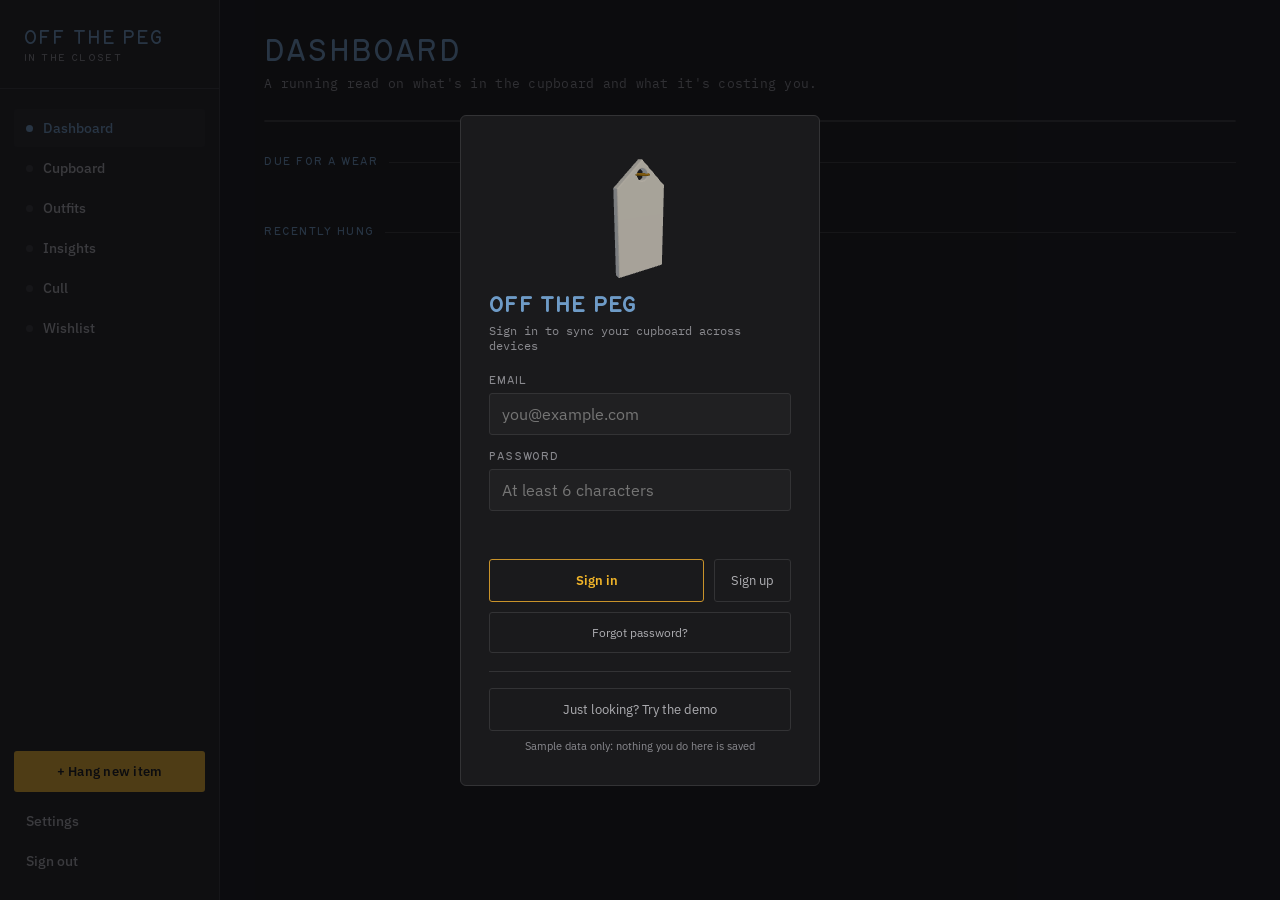
==== commit c3b8a0fd: "Fix iOS keyboard/notch issues on the item form drawer Drawer used 100vh, which doesn't shrink when t" ====
--- a/index.html
+++ b/index.html
@@ -2,7 +2,7 @@
 <html lang="en">
 <head>
 <meta charset="UTF-8">
-<meta name="viewport" content="width=device-width, initial-scale=1.0">
+<meta name="viewport" content="width=device-width, initial-scale=1.0, viewport-fit=cover">
 <title>Off the Peg - Wardrobe Tracker</title>
 
 <!-- PWA / Add to Home Screen -->
--- a/styles.css
+++ b/styles.css
@@ -95,7 +95,7 @@
   .rail{
     background:var(--ink-2);
     border-right:1px solid var(--panel-line);
-    padding:28px 0 20px;
+    padding:calc(28px + env(safe-area-inset-top)) 0 calc(20px + env(safe-area-inset-bottom));
     display:flex;
     flex-direction:column;
     position:relative;
@@ -182,7 +182,7 @@
   .rail-add:hover{background:var(--brass-bright);}
 
   /* ---------- MAIN ---------- */
-  .main{padding:36px 44px 60px; max-width:1180px;}
+  .main{padding:36px 44px calc(60px + env(safe-area-inset-bottom)); max-width:1180px;}
   .view{display:none;}
   .view.active{display:block;}
 
@@ -434,10 +434,10 @@
   }
   .overlay.active{display:flex;}
   .drawer{
-    width:420px; max-width:92vw; height:100vh;
+    width:420px; max-width:92vw; height:100vh; height:100dvh;
     background:var(--ink-2);
     border-left:1px solid var(--panel-line);
-    padding:30px 28px 40px;
+    padding:30px 28px calc(40px + env(safe-area-inset-bottom));
     overflow-y:auto;
   }
   .drawer h2{
@@ -451,7 +451,7 @@
   }
   .field input, .field select, .field textarea{
     width:100%; background:var(--panel); border:1px solid var(--panel-line);
-    color:var(--white); padding:10px 12px; border-radius:3px; font-size:13px;
+    color:var(--white); padding:10px 12px; border-radius:3px; font-size:16px;
     font-family:var(--font-body);
   }
   .field input:focus, .field select:focus, .field textarea:focus{outline:none; border-color:var(--brass);}
@@ -573,7 +573,7 @@
   .rank-row .rr-meta{font-family:var(--font-mono); font-size:11px; color:var(--text-dim);}
 
   .toast{
-    position:fixed; bottom:26px; left:50%; transform:translateX(-50%);
+    position:fixed; bottom:calc(26px + env(safe-area-inset-bottom)); left:50%; transform:translateX(-50%);
     background:var(--brass); color:var(--ink); padding:11px 20px;
     border-radius:4px; font-size:13px; font-weight:600;
     opacity:0; pointer-events:none; transition:opacity .25s, transform .25s;
@@ -600,13 +600,13 @@
 
   @media (max-width:760px){
     .app{grid-template-columns:1fr;}
-    .rail{flex-direction:row; padding:14px; overflow-x:auto;}
+    .rail{flex-direction:row; padding:calc(14px + env(safe-area-inset-top)) 14px 14px; overflow-x:auto;}
     .rail-brand{display:none;}
     .rail-soon-box{display:none;}
     .rail-nav{flex-direction:row; padding:0;}
     .rail-spacer{display:none;}
     .rail-add{margin:0 0 0 8px; white-space:nowrap;}
-    .main{padding:22px 18px 50px;}
+    .main{padding:22px 18px calc(50px + env(safe-area-inset-bottom));}
     .stat-strip{grid-template-columns:repeat(2,1fr);}
     .drawer{width:100%;}
   }
